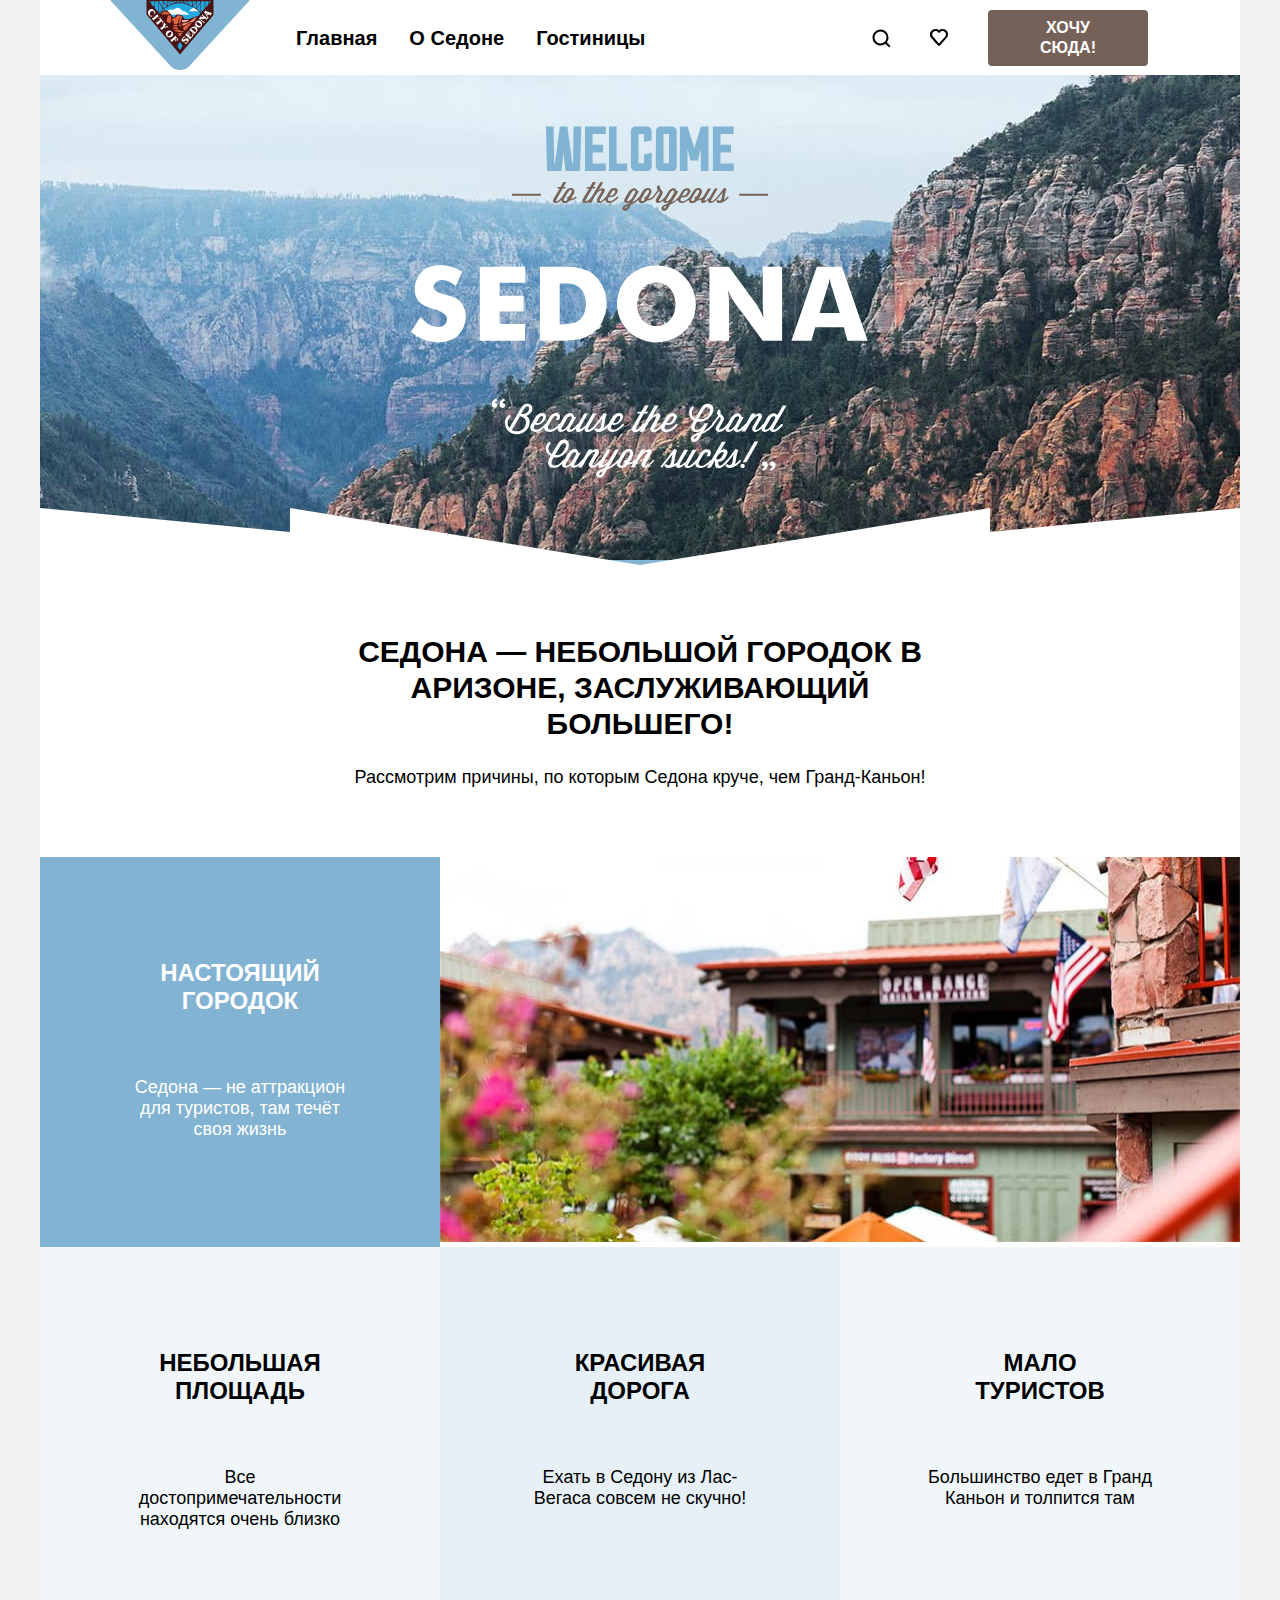
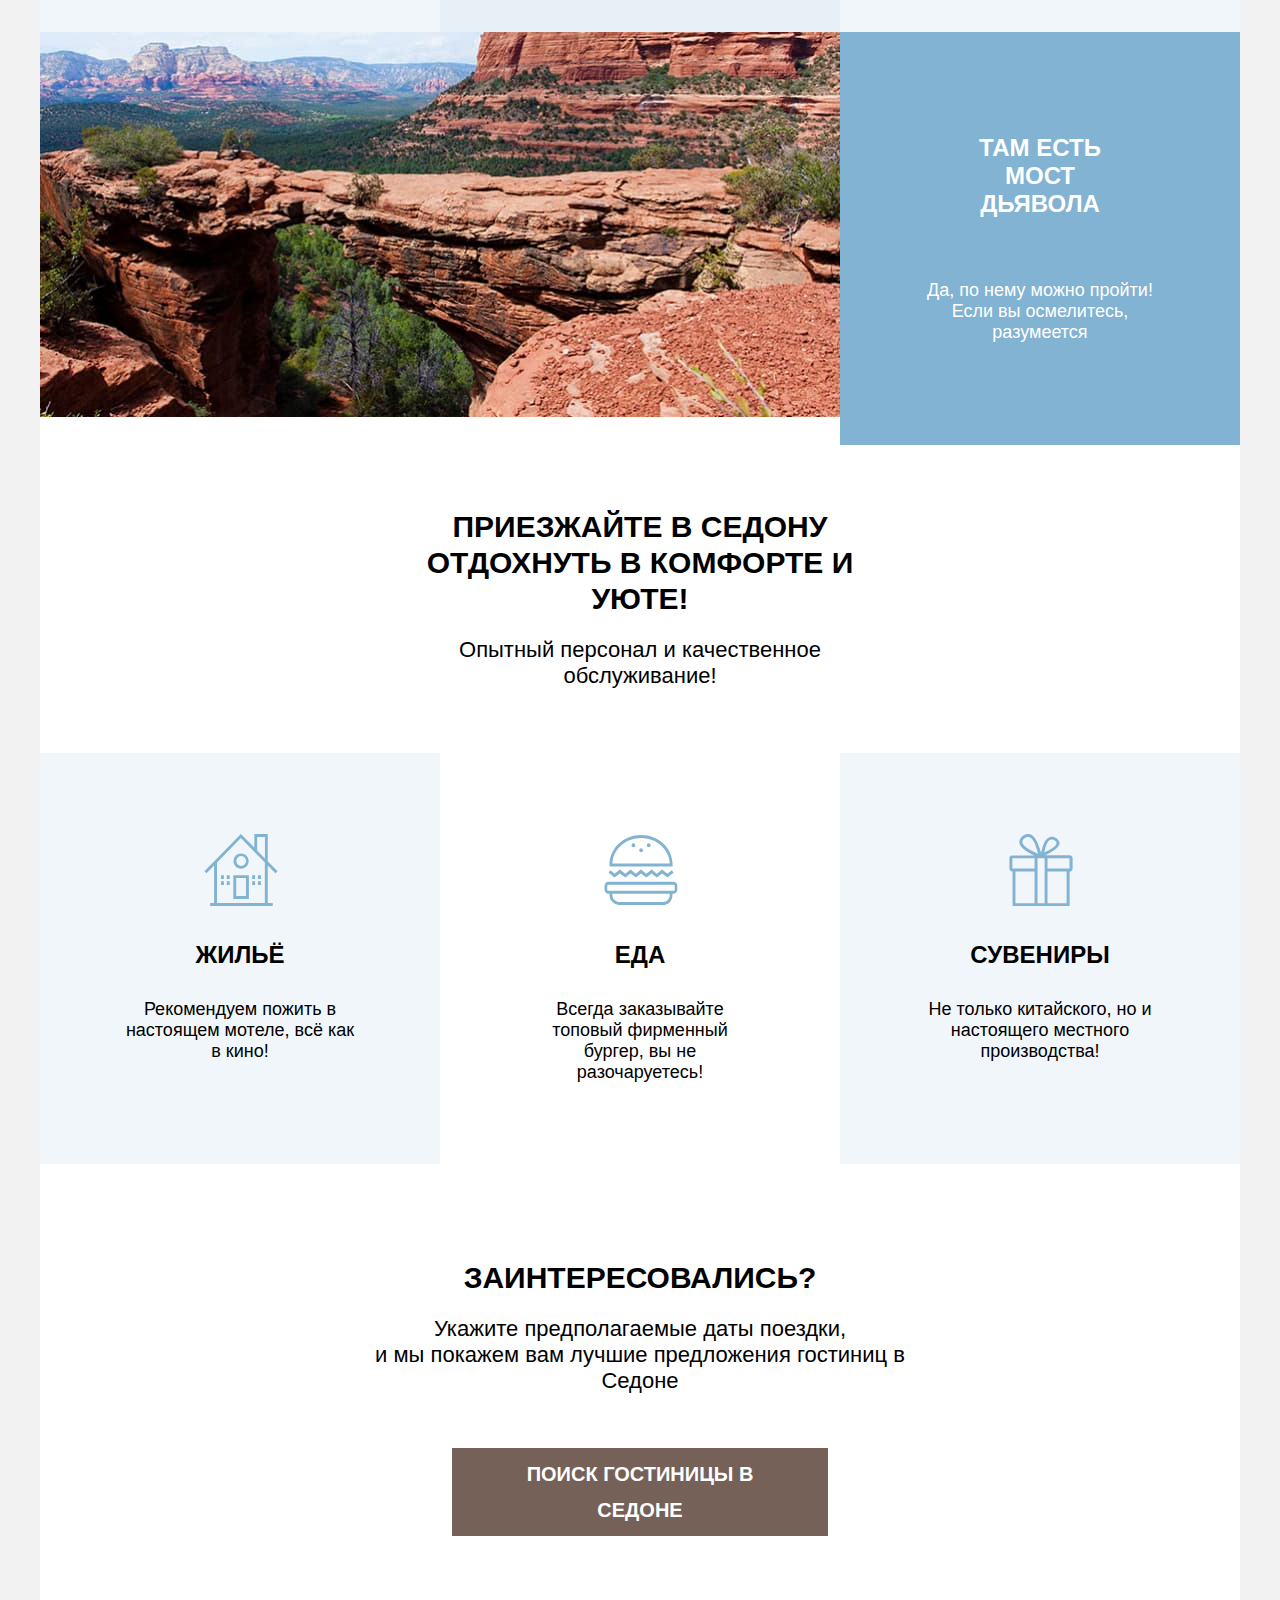
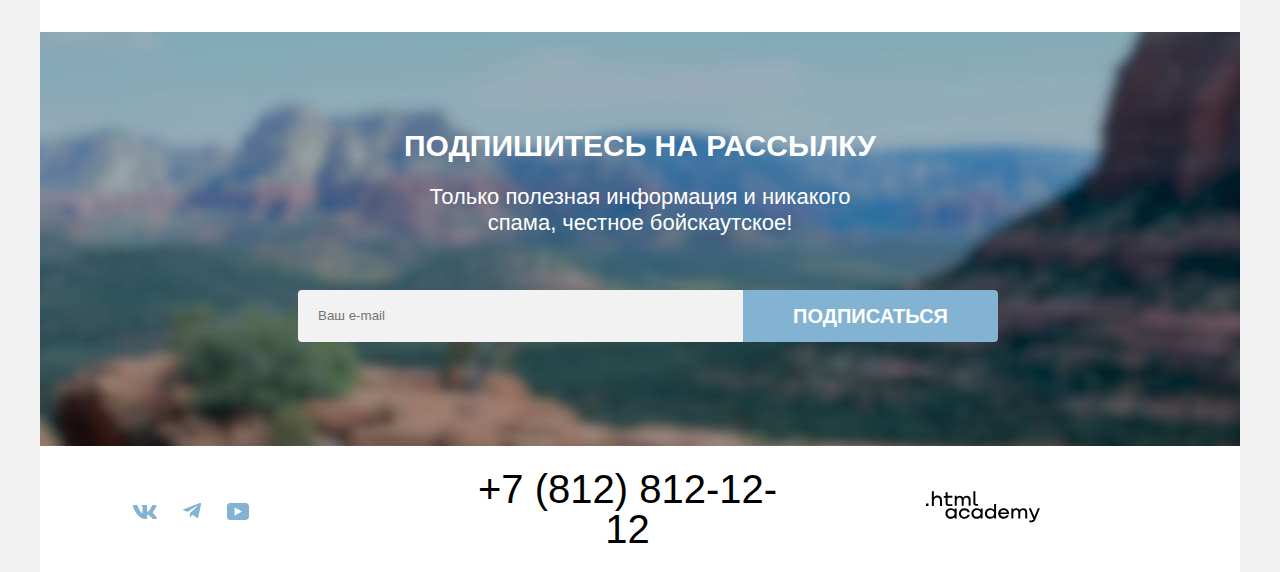
==== index.html @ da8a0ac3 "псевдо классы и состояния" ====
<!DOCTYPE html>
<html lang="ru">
  <head>
    <meta charset="utf-8">
    <title>HTML Academy: Седона</title>
    <link rel="stylesheet" href="styles/styles.css">
  </head>
  <body>
    <div class="page-container">
      <header class="page-header">
        <nav class="navigation">
          <a class="navigation-logo">
            <img class="page-header-logo" alt="Логотип города «Седона»." src="/images/sedona-logo.svg" width="140" height="70">
          </a>
          <ul class="navigation-list">
            <li class="navigation-item">
              <a class="navigation-link navigation-link-current" href="index.html">Главная</a>
            </li>
            <li class="navigation-item">
              <a class="navigation-link" href="about.html">О Седоне</a>
            </li>
            <li class="navigation-item">
              <a class="navigation-link" href="catalog.html">Гостиницы</a>
            </li>
          </ul>
          <ul class="navigation-user">
            <li class="navigation-user-item search">
              <a class="navigation-link" href="#">
                 <span class = "visually-hidden">Поиск</span>
              </a>
            </li>
            <li class="navigation-user-item favorite">
              <a class="navigation-link" href="#">
                <span class = "visually-hidden">Избранное</span>
                <span class="navigation-link-favorite visually-hidden">12</span>
              </a>
            </li>
            <li class="navigation-user-item">
              <a class="navigation-link-button" href="/index.html">Хочу сюда!</a>
            </li>
          </ul>
        </nav>
      </header>
      <main class="main-container">
          <section class="hero">
            <h1 class="visually-hidden">Добро пожаловать в Седону</h1>
            <img class="tagline" src="/images/welcome.svg" width="458" height="352" alt="Логотип Седона">
            </section>
          <section class="advantages">
            <div class="advantages-main">
              <h2 class="advantages-main-title">Седона — небольшой городок в Аризоне, заслуживающий большего!</h2>
              <p class="advantages-main-description">Рассмотрим причины, по которым Седона круче, чем Гранд-Каньон!</p>
            </div>
              <ul class="advantages-list">
              <li class="advantages-item blue">
                <h3 class="advantages-title">Настоящий городок</h3>
                <p class="advantages-description">Седона — не аттракцион для туристов, там течёт своя жизнь</p>
              </li >
              <li class="advantages-item advantages-item-image">
                <img src="/images/advantages-photo-1.jpg" width="800" height="385" alt="картинка города Седона">
              </li>
              <li class="advantages-item light-blue">
                <h3 class="advantages-title">Небольшая площадь</h3>
                <p class="advantages-description">Все достопримечательности находятся очень близко</p>
              </li >
              <li class="advantages-item medium-blue">
                <h3 class="advantages-title">Красивая дорога</h3>
                <p class="advantages-description">Ехать в Седону из Лас-Вегаса совсем не скучно!</p>
              </li >
              <li class="advantages-item light-blue">
                <h3 class="advantages-title">Мало туристов</h3>
                <p class="advantages-description">Большинство едет в Гранд Каньон и толпится там</p>
              </li >
              <li class="advantages-item-image advantages-item ">
                <img src="/images/advantages-photo-2.jpg" width="800" height="385" alt="картинка каньона">
              </li>
              <li class="advantages-item blue">
                <h3 class="advantages-title">Там есть мост дьявола</h3>
                <p class="advantages-description">Да, по нему можно пройти! Если вы осмелитесь, разумеется</p>
              </li >
            </ul>
          </section>
          <section class="advice">
            <div class="advice-container">
              <h2 class="advice-title">Приезжайте в Седону отдохнуть в комфорте и уюте!</h2>
              <p class="advice-description">Опытный персонал и качественное обслуживание!</p>
            </div>
            <ul class="advice-list">
              <li class="advice-item light-blue">
                <img class="advice-item-image" src="/images/icons/home.svg" width="75" height="72" alt="изображение дома">
                <h3 class="advice-item-title">Жильё</h3>
                <p class="advice-item-description">Рекомендуем пожить в настоящем мотеле, всё как в кино!</p>
              </li>
              <li class="advice-item">
                <img class="advice-item-image" src="/images/icons/food.svg" width="75" height="72" alt="изображение гамбургера">
                <h3 class="advice-item-title">Еда</h3>
                <p class="advice-item-description">Всегда заказывайте топовый фирменный бургер, вы не разочаруетесь!</p>
              </li>
              <li class="advice-item light-blue">
                <img class="advice-item-image" src="/images/icons/gift.svg" width="75" height="72"alt="изображение подарочной коробки">
                <h3 class="advice-item-title">Сувениры</h3>
                <p class="advice-item-description">Не только китайского, но и настоящего местного производства!</p>
              </li>
            </ul>
          </section>
          <section class="searching-form">
            <h2 class="searching-form-title">Заинтересовались?</h2>
            <p class="searching-form-description">Укажите предполагаемые даты поездки,<br> и мы покажем вам лучшие предложения гостиниц в Седоне</p>
            <a class="searching-button" href="index.html">
              <span>Поиск гостиницы в седоне</span>
            </a>
          </section>
          <section class="newsletter">
            <div class="newsletter-container">
              <h2 class="page-title">Подпишитесь на рассылку</h2>
              <p class="newsletter-description">Только полезная информация и никакого спама, честное бойскаутское!</p>
              <form class="newsletter-form" action="https://echo.htmlacademy.ru/" method="post">
                <label class="visually-hidden" for="newsletter-email">Email</label>
                <input class="field"  placeholder="Ваш e-mail" type="email" name="newsletter-email" id="newsletter-email" required>
                <button class="button newsletter-button" type="submit">
                  <span class="subscribe">Подписаться</span>
                </button>
              </form>
            </div>
          </section>
      </main>
      <footer class="page-footer">
        <section class="footer-social">
          <h2 class="visually-hidden">Социальные сети</h2>
          <ul class="footer-social-list">
            <li class="footer-social-item">
              <a href="https://vk.com/htmlacademy" target="_blank">
                <svg class="footer-social-icon" aria-hidden="true" focusable="false" xmlns="http://www.w3.org/2000/svg" width="24" height="14" fill="none" viewBox="0 0 24 14">
                  <path fill="#83B3D3" fill-rule="evenodd" d="M23.4 1c.2-.6 0-1-.7-1H20c-.6 0-1 .3-1.1.7 0 0-1.3 3.2-3.2 5.3-.7.6-1 .8-1.3.8-.1 0-.4-.2-.4-.7V.9c0-.6-.2-.9-.7-.9H9.2c-.5 0-.7.3-.7.6 0 .6 1 .8 1 2.5V7c0 .8-.1 1-.5 1-.9 0-3-3.2-4.3-6.9-.3-.7-.5-1-1.2-1H1C.1 0 0 .3 0 .7c0 .7.9 4.1 4.1 8.6 2.2 3 5.3 4.7 8 4.7 1.7 0 2-.4 2-1v-2.3c0-.8 0-.9.6-.9.4 0 1 .2 2.6 1.7 1.8 1.7 2.1 2.5 3.1 2.5H23c.8 0 1.2-.4 1-1.1-.3-.7-1.1-1.8-2.3-3L20 8c-.4-.5-.3-.7 0-1.1 0 0 3.2-4.4 3.5-6Z" clip-rule="evenodd"/>
                </svg>
                <span class="visually-hidden">ВКонтакте</span>
              </a>
            </li>
            <li class="footer-social-item">
              <a href="https://t.me/htmlacademy" target="_blank">
                <svg class="footer-social-icon" aria-hidden="true" focusable="false" xmlns="http://www.w3.org/2000/svg" width="18" height="16" fill="none" viewBox="0 0 18 16">
                  <path fill="#83B3D3" d="M16.8.1.8 6.2c-1 .5-1 1-.2 1.4l4.1 1.2 9.5-6c.5-.2.9 0 .5.2l-7.6 7-.3 4.2c.4 0 .6-.2.8-.4l2-2 4.1 3c.8.5 1.3.3 1.5-.6L18 1.4c.3-1.1-.4-1.6-1.1-1.3Z"/>
                </svg>
                <span class="visually-hidden">Телеграмм</span>
              </a>
            </li>
            <li class="footer-social-item">
              <a href="https://www.youtube.com/user/htmlacademyru" target="_blank">
                <svg class="footer-social-icon" aria-hidden="true" focusable="false" xmlns="http://www.w3.org/2000/svg" width="22" height="17" fill="none" viewBox="0 0 22 17">
                  <path fill="#83B3D3" d="M18.6 0H3.2C1.3 0 0 1.6 0 3.4v10c0 2 1.3 3.6 3.2 3.6h15.6c1.7 0 3.2-1.6 3.2-3.4V3.4C21.8 1.6 20.5 0 18.6 0Zm-11 12.5v-8l7.4 4-7.3 4Z"/>
                </svg>
                <span class="visually-hidden">Ютуб</span>
              </a>
            </li>
          </ul>
        </section>
        <section class="footer-contacs-phone">
          <a class="footer-contacts-address-phone" href="tel:+78128121212">+7 (812) 812-12-12</a>
        </section>
        <section class="html-academy">
          <a class="htmlacademy-link" href="https://htmlacademy.ru/" target="_blank">
            <span class="visually-hidden">Разработчик html academy</span>
            <img class="footer-logo-image" src="/images/contacts/html-academy.svg" width="114" height="32" alt="Логотип html academy">
          </a>
        </section>
      </footer>
    </div>
  </body>
</html>
---- styles/styles.css ----
@font-face {
  font-family: "PT Sans";
  font-style: normal;
  font-weight: 400;
  src: url("../fonts/ptsans-400.woff2") format("woff2");
  font-display: swap;
}
@font-face {
  font-family: "PT Sans";
  font-style: normal;
  font-weight: 700;
  src: url("../fonts/ptsans-700.woff2") format("woff2");
  font-display: swap;
}
html{
  height: 100%;
}
body {
  margin: 0 auto;
  padding: 0 40px;
  font-family: "PT Sans", sans-serif;
  font-size: 18px;
  line-height: 21px;
  font-weight: 400;
  color:#000000;
  height: 100%;
  background: #F2F2F2;
}
.main-container{
  flex-grow: 1;
}
.navigation{
  display: flex;
  width: 1060px;
  margin: 0 auto;
}
.page-header-logo{
  margin-right: 30px;
  width: 140px;
}
.navigation-list{
  margin:0;
  padding: 0;
  width: 550px;
  display: flex;
  align-items: center;
  flex-wrap: wrap;
}
.navigation-user{
  max-width: 350px;
  margin-left: auto;
  list-style-type: none;
  display: flex;
  margin: 0 auto;
  align-items: center;
  flex-wrap: wrap;
  padding-left: 0;
}
.page-container{
  width: 1200px;
  display: flex;
  flex-direction: column;
  min-height: 100%;
  text-align: center;
  background-color: #FFFFFF  ;
}
.navigation-item{
  list-style-type: none;
}
.navigation-link{
  font-size: 20px;
  line-height: 24px;
  font-weight: 700;
  color:#000000;
  text-decoration: none;
  padding: 20px 16px;
}
.navigation-link-button{
  color:#FFFFFF;
  background-color: #756157;
  text-decoration: none;
  text-transform: uppercase;
  font-weight: 700;
  font-size: 16px;
  line-height: 20px;
  display: block;
  width: 160px;
  padding: 8px 34px;
  border-radius: 4px;
  box-sizing: border-box;
  margin-left: 20px;
}
.navigation-link-button:hover{
  background: #615048;
}
.navigation-link-button:focus{
  background: #615048;
}
.search{
  background-image: url("/images/icons/search.svg");
  background-repeat: no-repeat;
  background-position: center;
  padding-left: 13px;
  padding-right: 13px;
}
.favorite{
  background-image: url("/images/icons/favorite.svg");
  background-repeat: no-repeat;
  background-position: center;
  padding-left: 13px;
  padding-right: 13px;
}
.hero{
  background-image:  url("/images/zip.svg"), url("/images/index-background.jpg");
  background-repeat: no-repeat, no-repeat;
  background-position: right bottom, left top;
  background-color: #82B3D3;
  padding-top: 51px;
  padding-bottom: 82px;
}
.advantages-main{
  padding-top: 69px;
  padding-bottom: 69px;
  width: 651px;
  margin: 0 auto;
}
.advantages-main-title{
  margin:0;
  margin-bottom: 25px;
  font-weight: 700;
  font-size: 30px;
  line-height: 36px;
  text-transform: uppercase;
}
.advantages-main-description{
  margin: 0;
}
.advantages-list{
  margin:0;
  padding: 0;
  display: flex;
  flex-wrap: wrap;
 }
.advantages-item {
  list-style-type: none;
  width: 400px;
  min-height: 385px;
}
.advantages-item-image{
  width: 800px;
}
.advantages-title{
  font-weight: 700;
  font-size: 24px;
  line-height: 28px;
  text-transform: uppercase;
  padding-top: 102px;
  width: 175px;
  margin: 0 auto;
  padding-bottom: 62px;
}
.advantages-description{
  padding-bottom: 102px;
  width: 230px;
  margin: 0 auto;
}
.advice-container{
  padding-top: 64px;
  padding-bottom: 64px;
}
.advice-title{
  width: 505px;
  margin: 0 auto;
  padding-bottom: 20px;
  font-size: 30px;
  line-height: 36px;
  text-transform: uppercase;
}
.advice-description{
  width: 490px;
  margin: 0 auto;
  font-size: 22px;
  line-height: 26px;
}
.advice-list{
  display: flex;
  flex-wrap: wrap;
  padding: 0;
  margin: 0;
}
.advice-item{
  list-style-type: none;
  width: 400px;
  min-height: 385px;
}
.advice-item-title{
  font-weight: 700;
  font-size: 24px;
  line-height: 28px;
  text-transform: uppercase;
  list-style-type: none;
  padding-bottom: 30px;
  margin: 0;
}
.advice-item-image{
  padding-top: 81px;
  padding-bottom: 30px;
}
.advice-item-description{
  width: 230px;
  margin: 0 auto;
  padding-bottom: 81px;
}
.searching-form-title{
  font-weight: 700;
  font-size: 30px;
  line-height: 36px;
  text-transform: uppercase;
  margin: 0;
  padding-bottom: 20px;
}
.searching-form-description{
  font-size: 22px;
  line-height: 26px;
  margin: 0;
  padding-bottom: 54px;
}
.newsletter{
  background-image: url("/images/subscribe-background.jpg");
  background-size: 100% auto;
  background-repeat: no-repeat;
  background-color: #82B3D3;
  width: 1200px;
  color: #FFFFFF;
  margin: 0 auto;
}
.newsletter-container{
  width: 684px;
  margin: 0 auto;
  padding-bottom: 104px;
  padding-top: 96px;
}
.newsletter-form{
  width: 700px;
  margin: 0 auto;
  display: flex;
  justify-content: flex-start;
  align-items: flex-start;
}
.field{
  box-sizing: border-box;
  width: 452px;
  background: #F2F2F2;
  border-radius: 4px 0 0 4px;
  align-items: center;
  padding: 14px 20px;
  line-height: 24px;
  border: 0;
}
.page-title{
  text-transform: uppercase;
  font-weight: 700;
  font-size: 30px;
  line-height: 36px;
  padding-bottom: 20px;
  margin:0;
 }
.newsletter-description{
  font-size: 22px;
  line-height: 26px;
  text-transform: none;
  width: 475px;
  margin: 0 auto;
  padding-bottom: 54px;
}
.filter-background{
  background-image: url("/images/filter-background.jpg");
  background-repeat: no-repeat;
  color: #FFFFFF;
  background-color: #82B3D3;
  padding-left: 70px;
 }
 .inner-header{
  margin:0;
  margin-right: auto;
  text-align: left;
 }
.inner-header-title{
  font-weight: 700;
  font-size: 60px;
  line-height: 78px;
  margin: 0;
  padding-top: 35px;
}
.breadcrumbs{
  font-size: 16px;
  display: flex;
  margin: 0;
  padding: 0;
  margin-bottom: 40px;
}
.breadcrumbs-item{
  list-style-type: none;
  margin-right: 28px;
}
.hotel-filter-group{
  margin:0;
  padding: 0;
  margin-right: 70px;
  text-align: left;
}
.hotel-filter-title{
  font-weight: 700;
  font-size: 20px;
  line-height: 24px;
}
.hotel-filter-list{
  margin-bottom: 73px;
}
.hotel-filter-item{
  list-style-type: none;
  line-height: 23px;
  margin-bottom: 16px;
}
.filter-button{
  display: flex;
  flex-direction: column;
}
.hotel-search{
  font-weight: 700;
  font-size: 30px;
  line-height: 36px;
  text-transform: uppercase;
}
.button{
  font-family: "PT Sans", sans-serif;
  font-weight: 700;
  font-size: 16px;
  line-height: 20px;
  text-transform: uppercase;
  border: none;
  border-radius: 4px;
}
.hotel-card-button{
  color:#FFFFFF;
  background: #756157;
  text-decoration: none;
  padding: 8px 26px;
  align-self: center;
}
.hotel-card-button:hover{
  background: #615048;
}
.hotel-card-button:focus{
  background: #615048;
}
.rating{
  font-size: 16px;
  line-height: 20px;
  text-transform: uppercase;
  background: #F2F2F2;
  margin: 0;
  border-radius: 4px;
  padding: 9px 23px 8px 22px;
  align-self: center;
}
.pagination{
  font-weight: 700;
  font-size: 20px;
  line-height: 36px;
  text-transform: uppercase;
  list-style: none;
  display: flex;
  margin-left: 70px;
  padding: 0;
}
.pagination-item:not(:last-child) {
  margin-right: 8px;
}
.newsletter-button{
  background: #82B3D3;
  font-weight: 700;
  font-size: 20px;
  line-height: 36px;
  color: #FFFFFF;
  padding: 8px 50px;
  border-radius: 0 4px 4px 0;
}
.newsletter-button:hover{
  background: #68A2CA;
}
.newsletter-button:focus{
  background: #68A2CA;
}
.light-blue{
  background:rgba(131, 179, 211, 0.12);
}
.medium-blue{
  background: rgba(131, 179, 211, 0.2);
}
.blue{
  background: #82B3D3;
  color: #FFFFFF;
}
.footer-social{
  width: 350px;
  margin: 0;
  padding:0;
 }
 .footer-social-list{
  display: flex;
  flex-wrap: wrap;
  width: 150px;
  margin-top: 45px;
  margin-bottom: 35px;
  padding: 0 10px;
}
.footer-social-item{
  list-style-type: none;
  padding: 12px 13px;
}
.footer-social-icon:hover{
  background: #68A2CA;
}
.button-apply{
  font-weight: 700;
  font-size: 16px;
  line-height: 20px;
  text-transform: uppercase;
  background: #82B3D3;
  color: #FFFFFF;
  margin-bottom: 32px;
  padding: 8px 50px;
}
.button-apply:hover{
  background: #68A2CA;
}
.button-apply:focus{
  background: #68A2CA;
}
.button-reset{
  font-weight: 700;
  font-size: 16px;
  line-height: 20px;
  text-transform: uppercase;
  color: #FFFFFF;
  padding: 8px 50px;
  background-color: rgba(131, 179, 211, 0);
}
.button-reset:hover{
  color: rgba(255, 255, 255, 0.3);
}
.button-reset:focus{
  color: rgba(255, 255, 255, 0.3);
}
.hotel-card-link{
  font-weight: 700;
  font-size: 24px;
  line-height: 28px;
  color: #000000;
  text-decoration: none;
}
.hotel-list{
  display: grid;
  grid-template-columns: repeat(3, 340px);
  padding: 0;
  gap: 20px;
  margin: 0 80px 70px 70px;
}
.hotel-item{
  list-style-type: none;
  width: 300px;
  padding: 20px;
  border: 1px solid #E6E6E6;
  border-radius: 4px;
}
.hotel-card-image{
  margin-bottom: 16px;
}
.hotel-card{
  margin: 0;
  text-align: left;
}
.hotel-card-price{
  margin: 0;
  text-align: right;
}
.hotel-card-title{
  margin: 0;
  text-align: left;
  margin-bottom: 16px;
}
.hotel-properties{
  display: grid;
  grid-template-columns: 140px 140px;
  gap: 16px 20px;
}
.button-favorite{
  background: #82B3D3;
  align-self: center;
  padding: 8px 20px;
}
.button-favorite:hover{
  background: #68A2CA;
}
.button-favorite:focus{
  background: #68A2CA;
}
.button-favorite-current{
  background: #7DB54F;
}
.button-favorite-current:hover{
  background: #6C9E42;
}
.button-favorite-current:focus{
  background: #6C9E42;
}
.pagination-link{
  font-weight: 700;
  font-size: 20px;
  line-height: 36px;
  background: #82B3D3;
  color:#FFFFFF;
  text-decoration: none;
  padding: 10px;
  display: inline-block;
  min-width: 35px;
  border-radius: 4px;
 }
 .pagination-link:hover{
  background: #68A2CA;
 }
 .pagination-link:focus{
  background: #68A2CA;
 }
 .pagination-current{
  background: #F2F2F2;
  color: #000000;
 }
 .pagination-current:hover{
  background: #F2F2F2;
  color: #000000;
 }
 .pagination-current:focus{
  background: #F2F2F2;
  color: #000000;
 }
 .pagination-next{
  font-size: 22px;
  line-height: 26px;
  color:#000000;
  background-color: #FFFFFF;
}
.footer-contacts-address-phone{
  text-decoration: none;
  font-size: 40px;
  line-height: 40px;
  color: #000000;
}
.footer-contacts-address-phone:hover{
  color: #756157;
}
.footer-contacts-address-phone:focus{
  color: #756157;
}
.visually-hidden {
  position: absolute;
  width: 1px;
  height: 1px;
  margin: -1px;
  padding: 0;
  border: 0;
  white-space: nowrap;
  clip-path: inset(100%);
  clip: rect(0 0 0 0);
  overflow: hidden;
}
.hotel-stars {
  height: 18px;
  background-image: url("/images/icons/star.svg");
  background-repeat: space;
  align-self: center;
}
.hotel-stars-1 {
  width: 20px;
}
.hotel-stars-2 {
  width: 39px;
}
.hotel-stars-3 {
  width: 61px;
}
.hotel-stars-4 {
  width: 83px;
}
.hotel-stars-5 {
  width: 106px;
}
.page-footer{
  display: flex;
  width: 1060px;
  margin: 0 auto;
}
.footer-contacs-phone{
  width: 335px;
  align-self: center;
}
.html-academy{
  display: block;
  width: 150px;
  margin: 0 auto;
  align-self: center;
}
.newsletter-catalog{
  background: #FFFFFF;
  color: #000000;
}
.hotel-filter{
  display: flex;
  margin-left: 70px;
  align-items: flex-start;
  padding: 0;
  margin: 0;
  outline: none;
}
.sorting{
  display: flex;
  margin-left: 70px;
  margin-right: 70px;
  margin-top: 50px;
  align-items: center;
  margin-bottom: 40px;
  justify-content: space-between
}
.hotel-search-result{
  margin-right: 120px;
}
.select-control{
  margin-right: 70px;
  padding: 14px 131px 14px 20px;
  border: 2px solid #E5E5E5;
  border-radius: 4px;
}
.button-sorting{
  display: inline-block;
  padding: 17px 16px;
  border: 2px solid #E5E5E5;
  border-radius: 4px;
}
.button-sorting-curent{
  border-color:  #000000;
}
.button-sorting:not(:last-child) {
  margin-right: 8px;
}
.searching-form{
  width: 592px;
  margin: 0 auto;
  padding-top: 96px;
  padding-bottom: 96px;
}
.searching-button{
  font-weight: 700;
  font-size: 20px;
  line-height: 36px;
  width: 276px;
  padding: 8px 50px;
  color:#FFFFFF;
  background-color: #756157;
  text-decoration: none;
  text-transform: uppercase;
  display: block;
  margin: 0 auto;
 }
 .searching-button:hover{
  background: #615048;
 }
 .searching-button:focus{
  background: #615048;
 }
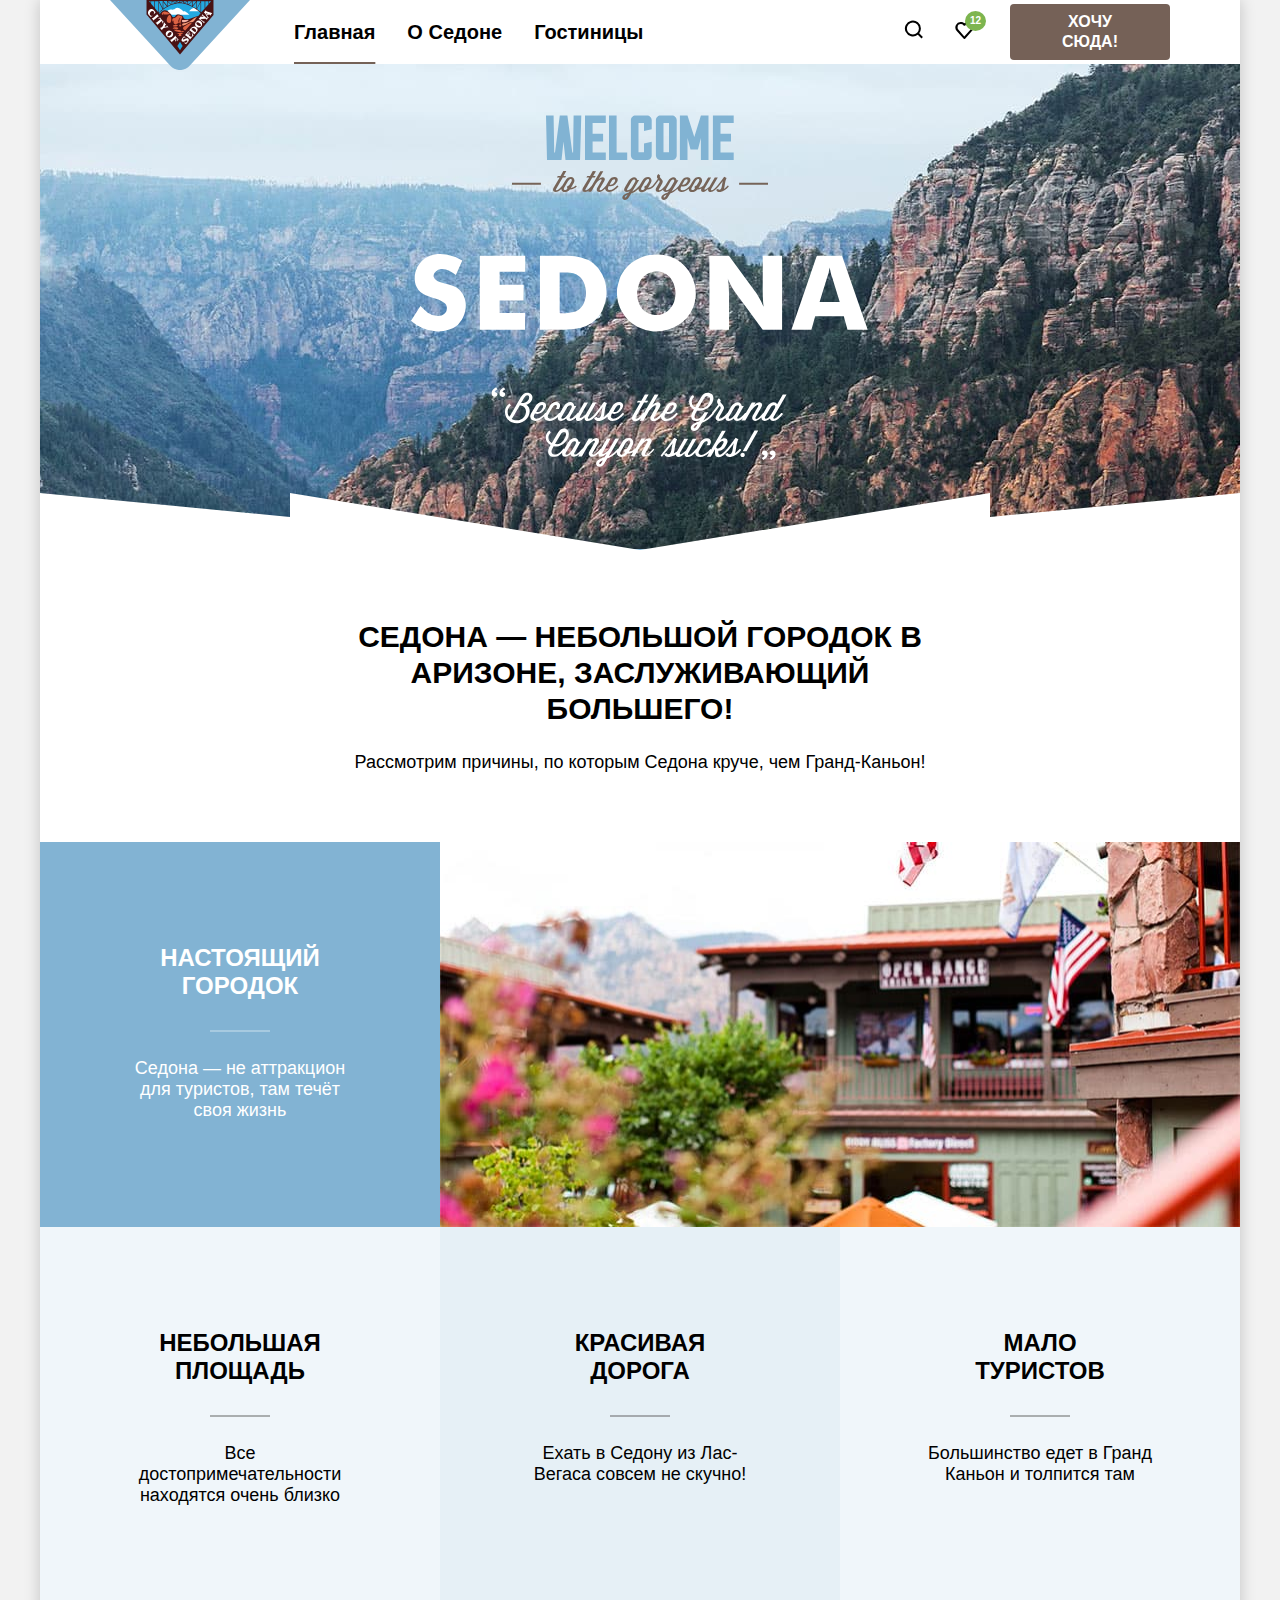
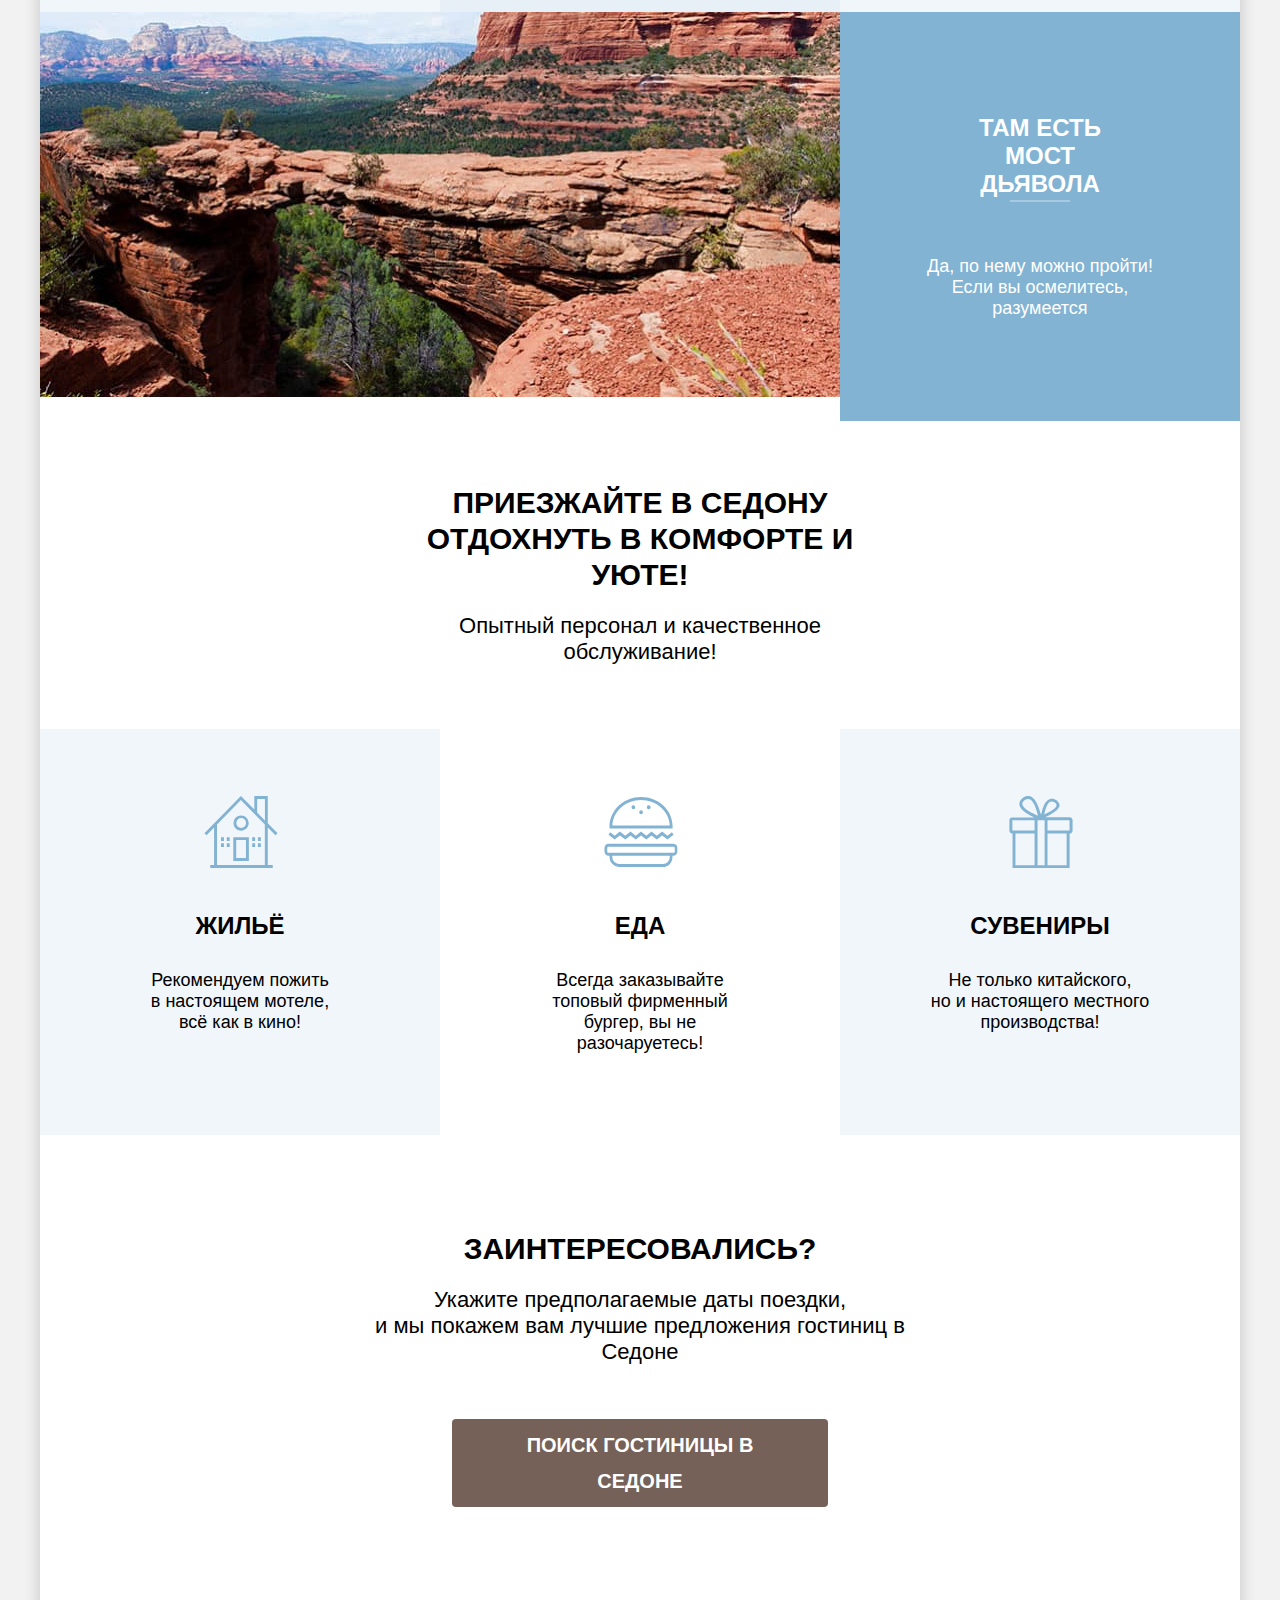
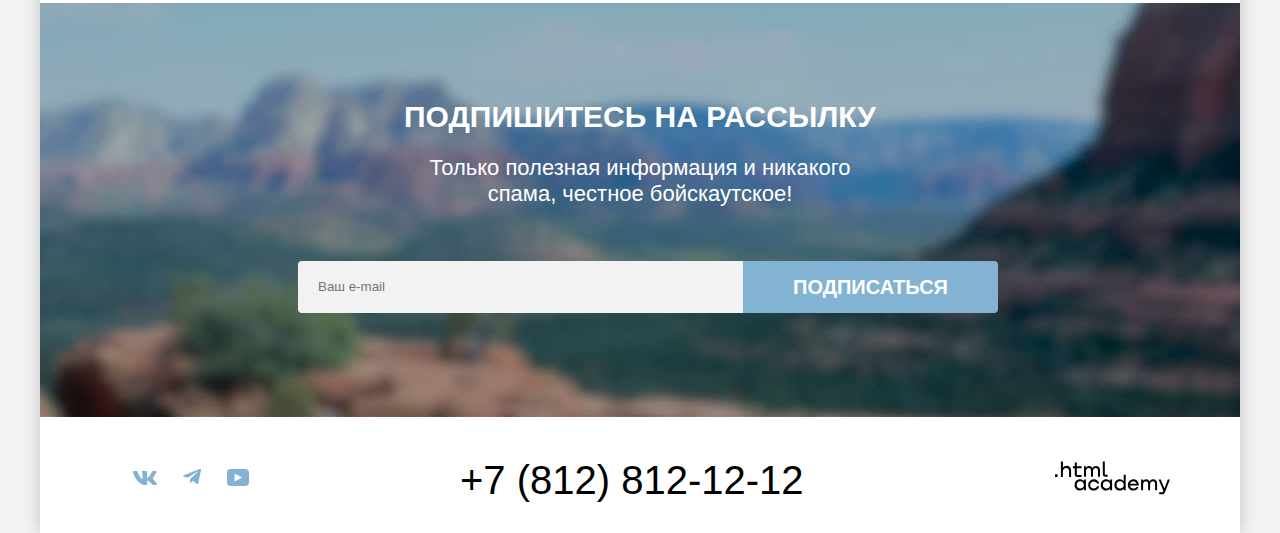
==== commit 86805971: "декоративные элементы" ====
--- a/index.html
+++ b/index.html
@@ -9,7 +9,7 @@
     <div class="page-container">
       <header class="page-header">
         <nav class="navigation">
-          <a class="navigation-logo">
+          <a class="navigation-logo" href="index.html">
             <img class="page-header-logo" alt="Логотип города «Седона»." src="/images/sedona-logo.svg" width="140" height="70">
           </a>
           <ul class="navigation-list">
@@ -23,19 +23,25 @@
               <a class="navigation-link" href="catalog.html">Гостиницы</a>
             </li>
           </ul>
-          <ul class="navigation-user">
-            <li class="navigation-user-item search">
+          <ul class="navigation-list navigation-user">
+            <li class="navigation-item">
               <a class="navigation-link" href="#">
-                 <span class = "visually-hidden">Поиск</span>
+                <svg xmlns="http://www.w3.org/2000/svg" aria-hidden="true" focusable="false" width="19" height="19" fill="none" viewBox="0 0 19 19">
+                  <path fill="#000" d="m18.9 17-3.7-3.7a8 8 0 0 0 1.7-4.8 8 8 0 1 0-3.1 6.3l3.7 3.7 1.4-1.5Zm-10-2.5a6 6 0 0 1-6-6 6 6 0 0 1 12 0 6 6 0 0 1-6 6Z"/>
+                </svg>
+                <span class = "visually-hidden">Поиск</span>
               </a>
             </li>
-            <li class="navigation-user-item favorite">
+            <li class="navigation-item">
               <a class="navigation-link" href="#">
+                <svg xmlns="http://www.w3.org/2000/svg" aria-hidden="true" focusable="false" width="19" height="17" fill="none" viewBox="0 0 19 17">
+                  <path fill="#000" d="M9.3 17a1 1 0 0 1-.8-.4l-7-7.9A5.4 5.4 0 0 1 5.9 0c1.3 0 2.5.5 3.5 1.3a5.5 5.5 0 0 1 9 4.1c0 1.3-.5 2.5-1.3 3.4l-7 7.9c-.2.2-.4.3-.8.3Zm-6-9.5 6 6.9 6.3-7c.5-.5.7-1.2.7-2 0-1.8-1.5-3.3-3.3-3.3-1 0-2 .5-2.7 1.3-.3.3-.6.4-1 .4l-.7-.4a3.7 3.7 0 0 0-2.7-1.3 3.3 3.3 0 0 0-3.3 3.3c-.1.9.3 1.6.7 2.1-.1 0-.1 0 0 0Z"/>
+                </svg>
                 <span class = "visually-hidden">Избранное</span>
-                <span class="navigation-link-favorite visually-hidden">12</span>
+                <span class="navigation-link-favorite">12</span>
               </a>
             </li>
-            <li class="navigation-user-item">
+            <li class="navigation-item">
               <a class="navigation-link-button" href="/index.html">Хочу сюда!</a>
             </li>
           </ul>
@@ -52,32 +58,32 @@
               <p class="advantages-main-description">Рассмотрим причины, по которым Седона круче, чем Гранд-Каньон!</p>
             </div>
               <ul class="advantages-list">
-              <li class="advantages-item blue">
-                <h3 class="advantages-title">Настоящий городок</h3>
-                <p class="advantages-description">Седона — не аттракцион для туристов, там течёт своя жизнь</p>
-              </li >
-              <li class="advantages-item advantages-item-image">
-                <img src="/images/advantages-photo-1.jpg" width="800" height="385" alt="картинка города Седона">
-              </li>
-              <li class="advantages-item light-blue">
-                <h3 class="advantages-title">Небольшая площадь</h3>
-                <p class="advantages-description">Все достопримечательности находятся очень близко</p>
-              </li >
-              <li class="advantages-item medium-blue">
-                <h3 class="advantages-title">Красивая дорога</h3>
-                <p class="advantages-description">Ехать в Седону из Лас-Вегаса совсем не скучно!</p>
-              </li >
-              <li class="advantages-item light-blue">
-                <h3 class="advantages-title">Мало туристов</h3>
-                <p class="advantages-description">Большинство едет в Гранд Каньон и толпится там</p>
-              </li >
-              <li class="advantages-item-image advantages-item ">
-                <img src="/images/advantages-photo-2.jpg" width="800" height="385" alt="картинка каньона">
-              </li>
-              <li class="advantages-item blue">
-                <h3 class="advantages-title">Там есть мост дьявола</h3>
-                <p class="advantages-description">Да, по нему можно пройти! Если вы осмелитесь, разумеется</p>
-              </li >
+                <li class="advantages-item blue">
+                  <h3 class="advantages-title">Настоящий городок</h3>
+                  <p class="advantages-description">Седона — не аттракцион для туристов, там течёт своя жизнь</p>
+                </li >
+                <li class="advantages-item advantages-item-image">
+                  <img src="/images/advantages-photo-1.jpg" width="800" height="385" alt="картинка города Седона">
+                </li>
+                <li class="advantages-item light-blue">
+                  <h3 class="advantages-title">Небольшая площадь</h3>
+                  <p class="advantages-description">Все достопримечательности находятся очень близко</p>
+                </li >
+                <li class="advantages-item medium-blue">
+                  <h3 class="advantages-title">Красивая дорога</h3>
+                  <p class="advantages-description">Ехать в Седону из Лас-Вегаса совсем не скучно!</p>
+                </li >
+                <li class="advantages-item light-blue">
+                  <h3 class="advantages-title">Мало туристов</h3>
+                  <p class="advantages-description">Большинство едет в Гранд Каньон и толпится там</p>
+                </li >
+                <li class="advantages-item-image advantages-item ">
+                  <img src="/images/advantages-photo-2.jpg" width="800" height="385" alt="картинка каньона">
+                </li>
+                <li class="advantages-item blue">
+                  <h3 class="advantages-title">Там есть мост дьявола</h3>
+                  <p class="advantages-description">Да, по нему можно пройти! Если вы осмелитесь, разумеется</p>
+                </li >
             </ul>
           </section>
           <section class="advice">
@@ -86,20 +92,17 @@
               <p class="advice-description">Опытный персонал и качественное обслуживание!</p>
             </div>
             <ul class="advice-list">
-              <li class="advice-item light-blue">
-                <img class="advice-item-image" src="/images/icons/home.svg" width="75" height="72" alt="изображение дома">
+              <li class="advice-item house">
                 <h3 class="advice-item-title">Жильё</h3>
-                <p class="advice-item-description">Рекомендуем пожить в настоящем мотеле, всё как в кино!</p>
+                <p class="advice-item-description">Рекомендуем пожить <br>в настоящем мотеле,<br> всё как в кино!</p>
               </li>
-              <li class="advice-item">
-                <img class="advice-item-image" src="/images/icons/food.svg" width="75" height="72" alt="изображение гамбургера">
+              <li class="advice-item food">
                 <h3 class="advice-item-title">Еда</h3>
-                <p class="advice-item-description">Всегда заказывайте топовый фирменный бургер, вы не разочаруетесь!</p>
+                <p class="advice-item-description">Всегда заказывайте <br>топовый фирменный бургер, вы не разочаруетесь!</p>
               </li>
-              <li class="advice-item light-blue">
-                <img class="advice-item-image" src="/images/icons/gift.svg" width="75" height="72"alt="изображение подарочной коробки">
+              <li class="advice-item souvenirs">
                 <h3 class="advice-item-title">Сувениры</h3>
-                <p class="advice-item-description">Не только китайского, но и настоящего местного производства!</p>
+                <p class="advice-item-description">Не только китайского,<br> но и настоящего местного производства!</p>
               </li>
             </ul>
           </section>
@@ -129,7 +132,7 @@
           <h2 class="visually-hidden">Социальные сети</h2>
           <ul class="footer-social-list">
             <li class="footer-social-item">
-              <a href="https://vk.com/htmlacademy" target="_blank">
+              <a class="test" href="https://vk.com/htmlacademy" target="_blank">
                 <svg class="footer-social-icon" aria-hidden="true" focusable="false" xmlns="http://www.w3.org/2000/svg" width="24" height="14" fill="none" viewBox="0 0 24 14">
                   <path fill="#83B3D3" fill-rule="evenodd" d="M23.4 1c.2-.6 0-1-.7-1H20c-.6 0-1 .3-1.1.7 0 0-1.3 3.2-3.2 5.3-.7.6-1 .8-1.3.8-.1 0-.4-.2-.4-.7V.9c0-.6-.2-.9-.7-.9H9.2c-.5 0-.7.3-.7.6 0 .6 1 .8 1 2.5V7c0 .8-.1 1-.5 1-.9 0-3-3.2-4.3-6.9-.3-.7-.5-1-1.2-1H1C.1 0 0 .3 0 .7c0 .7.9 4.1 4.1 8.6 2.2 3 5.3 4.7 8 4.7 1.7 0 2-.4 2-1v-2.3c0-.8 0-.9.6-.9.4 0 1 .2 2.6 1.7 1.8 1.7 2.1 2.5 3.1 2.5H23c.8 0 1.2-.4 1-1.1-.3-.7-1.1-1.8-2.3-3L20 8c-.4-.5-.3-.7 0-1.1 0 0 3.2-4.4 3.5-6Z" clip-rule="evenodd"/>
                 </svg>
@@ -145,7 +148,7 @@
               </a>
             </li>
             <li class="footer-social-item">
-              <a href="https://www.youtube.com/user/htmlacademyru" target="_blank">
+              <a  class="footer" href="https://www.youtube.com/user/htmlacademyru" target="_blank">
                 <svg class="footer-social-icon" aria-hidden="true" focusable="false" xmlns="http://www.w3.org/2000/svg" width="22" height="17" fill="none" viewBox="0 0 22 17">
                   <path fill="#83B3D3" d="M18.6 0H3.2C1.3 0 0 1.6 0 3.4v10c0 2 1.3 3.6 3.2 3.6h15.6c1.7 0 3.2-1.6 3.2-3.4V3.4C21.8 1.6 20.5 0 18.6 0Zm-11 12.5v-8l7.4 4-7.3 4Z"/>
                 </svg>
@@ -160,7 +163,9 @@
         <section class="html-academy">
           <a class="htmlacademy-link" href="https://htmlacademy.ru/" target="_blank">
             <span class="visually-hidden">Разработчик html academy</span>
-            <img class="footer-logo-image" src="/images/contacts/html-academy.svg" width="114" height="32" alt="Логотип html academy">
+            <svg class="htmlacademy-logo" xmlns="http://www.w3.org/2000/svg" aria-hidden="true" focusable="false" width="115" height="34" fill="none" viewBox="0 0 115 34">
+              <path fill="#000" d="M0 13.3v2.6h2.5v-2.6H0ZM11.6 4.9c-1.6 0-2.8.7-3.6 1.7h-.1V.4h-2v15.5h2v-5.3C7.9 8.5 9.2 7 11.2 7c1.8 0 2.9 1.4 2.9 3.2v5.7h2V9.8c.1-3-1.8-5-4.5-5ZM26.6 5.2h-4.8V1.5h-2v3.8h-1.9v2h1.9v6c0 1.7 1 2.7 2.7 2.7h4.1v-2h-3.7c-.7 0-1.1-.4-1.1-1.1V7.2h4.8v-2ZM41.1 5c-1.6 0-2.9.8-3.5 2h-.1a3.7 3.7 0 0 0-3.4-2c-1.4 0-2.5.8-3.1 1.8h-.1V5.2H29v10.6h2v-5.4c0-2 1-3.5 2.6-3.5 1.5 0 2.4 1 2.4 2.6v6.3h2v-5.6c0-2.4 1.4-3.3 2.6-3.3 1.5 0 2.4 1 2.4 2.6v6.3h2V9.3c.1-2.5-1.4-4.3-3.9-4.3ZM47.8 13c0 1.8 1 2.8 2.8 2.8h2v-2h-1.7c-.7 0-1.1-.4-1.1-1.1V.4h-2V13ZM28.9 20a4.9 4.9 0 0 0-3.9-1.7c-3.1 0-5.4 2.3-5.4 5.6s2.3 5.6 5.4 5.6c1.8 0 3-.8 3.8-2h.1v1.7h2V18.6h-2V20Zm-3.6 7.5a3.5 3.5 0 0 1-3.6-3.6c0-2 1.4-3.6 3.6-3.6s3.6 1.6 3.6 3.6c0 1.9-1.4 3.6-3.6 3.6ZM44.2 22.4c-.5-2.4-2.6-4.1-5.4-4.1a5.4 5.4 0 0 0-5.6 5.6c0 3 2.2 5.6 5.6 5.6 2.8 0 4.9-1.8 5.4-4.2h-2.1a3.4 3.4 0 0 1-3.3 2.3 3.5 3.5 0 0 1-3.6-3.6c0-2 1.4-3.6 3.6-3.6 1.6 0 2.8 1 3.3 2.2h2.1v-.2ZM55.1 20a4.9 4.9 0 0 0-3.9-1.7c-3.1 0-5.4 2.3-5.4 5.6s2.3 5.6 5.4 5.6c1.8 0 3-.8 3.8-2h.1v1.7h2V18.6h-2V20Zm-3.6 7.5a3.5 3.5 0 0 1-3.6-3.6c0-2 1.4-3.6 3.6-3.6s3.6 1.6 3.6 3.6c0 1.9-1.5 3.6-3.6 3.6ZM68.7 20.2a5 5 0 0 0-3.9-2c-3.1 0-5.4 2.4-5.4 5.7 0 3.3 2.2 5.6 5.4 5.6 1.7 0 3-.8 3.8-1.8h.1v1.5h2V13.8h-2v6.4Zm-3.6 7.3a3.5 3.5 0 0 1-3.6-3.6c0-2 1.4-3.6 3.6-3.6s3.6 1.6 3.6 3.6c-.1 2-1.5 3.6-3.6 3.6ZM78.3 18.3a5.4 5.4 0 0 0-5.5 5.6c0 3 2.1 5.6 5.5 5.6 2.5 0 4.5-1.3 5.2-3.6h-2.1c-.5 1-1.6 1.6-3 1.6-1.9 0-3.3-1.3-3.4-3h8.8c.2-3.5-2-6.2-5.5-6.2Zm0 1.9c1.7 0 3 1 3.3 2.6h-6.5a3.2 3.2 0 0 1 3.2-2.6ZM98.2 18.3a4 4 0 0 0-3.6 2h-.1c-.6-1.2-1.8-2-3.4-2-1.4 0-2.5.7-3.1 1.8v-1.5h-1.9v10.6h2v-5.4c0-2 1-3.4 2.6-3.5 1.5 0 2.4 1 2.4 2.6v6.3h2v-5.6c0-2.4 1.4-3.3 2.6-3.3 1.5 0 2.4 1 2.4 2.6v6.3h2v-6.5c.1-2.6-1.4-4.4-3.9-4.4ZM109.4 27.4l-3.6-9h-2.2l4.8 11.7c-.3.9-.7 1.2-1.7 1.2h-2.5v2h2.5c1.8 0 2.8-.8 3.5-2.6l4.7-12.2h-2.1l-3.4 8.9Z"/>
+            </svg>
           </a>
         </section>
       </footer>
--- a/styles/styles.css
+++ b/styles/styles.css
@@ -30,39 +30,40 @@
   flex-grow: 1;
 }
 .navigation{
-  display: flex;
+  min-height: 64px;
+  display: flex;
+  justify-content: space-between;
   width: 1060px;
   margin: 0 auto;
+
+}
+.navigation-logo{
+  position: absolute;
 }
 .page-header-logo{
-  margin-right: 30px;
   width: 140px;
 }
 .navigation-list{
   margin:0;
-  padding: 0;
-  width: 550px;
+  max-width: 550px;
   display: flex;
   align-items: center;
   flex-wrap: wrap;
+  padding: 0;
+  margin-left: 168px;
 }
 .navigation-user{
   max-width: 350px;
-  margin-left: auto;
-  list-style-type: none;
-  display: flex;
-  margin: 0 auto;
-  align-items: center;
-  flex-wrap: wrap;
-  padding-left: 0;
 }
 .page-container{
+  position: relative;
   width: 1200px;
   display: flex;
   flex-direction: column;
   min-height: 100%;
   text-align: center;
   background-color: #FFFFFF  ;
+  box-shadow: 0 0 15px rgba(0, 0, 0, 0.2);
 }
 .navigation-item{
   list-style-type: none;
@@ -73,7 +74,36 @@
   font-weight: 700;
   color:#000000;
   text-decoration: none;
-  padding: 20px 16px;
+  padding: 17px 13px;
+  display: block;
+  border: 3px solid transparent;
+}
+.navigation-link:hover{
+  opacity: 0.3;
+}
+.navigation-link:focus{
+  border: 3px solid #83B3D3;
+  border-radius: 4px;
+  outline: none;
+}
+.navigation-link:active{
+  opacity: 0.3;
+}
+.navigation-link-current{
+  text-decoration: underline;
+  text-underline-offset: 23px;
+  text-decoration-color: #756257;
+}
+.navigation-link-favorite{
+  position: absolute;
+  font-size: 10px;
+  line-height: 10px;
+  color: #FFFFFF;
+  background: #7DB54F;
+  border-radius: 50%;
+  padding: 5px;
+  right: 254px;
+  top: 11px
 }
 .navigation-link-button{
   color:#FFFFFF;
@@ -95,20 +125,7 @@
 }
 .navigation-link-button:focus{
   background: #615048;
-}
-.search{
-  background-image: url("/images/icons/search.svg");
-  background-repeat: no-repeat;
-  background-position: center;
-  padding-left: 13px;
-  padding-right: 13px;
-}
-.favorite{
-  background-image: url("/images/icons/favorite.svg");
-  background-repeat: no-repeat;
-  background-position: center;
-  padding-left: 13px;
-  padding-right: 13px;
+  outline: none;
 }
 .hero{
   background-image:  url("/images/zip.svg"), url("/images/index-background.jpg");
@@ -116,7 +133,7 @@
   background-position: right bottom, left top;
   background-color: #82B3D3;
   padding-top: 51px;
-  padding-bottom: 82px;
+  padding-bottom: 78px;
 }
 .advantages-main{
   padding-top: 69px;
@@ -145,9 +162,39 @@
   list-style-type: none;
   width: 400px;
   min-height: 385px;
+  position: relative;
 }
 .advantages-item-image{
   width: 800px;
+  display: flex;
+}
+.light-blue{
+  background:rgba(131, 179, 211, 0.12);
+}
+.light-blue::after{
+  content: "";
+  position: absolute;
+  height: 2px;
+  background-color:rgba(0, 0, 0, 0.3);
+  width: 60px;
+  top: 188px;
+  left: 170px;
+}
+.medium-blue{
+  background: rgba(131, 179, 211, 0.2);
+}
+.medium-blue::after{
+  content: "";
+  position: absolute;
+  height: 2px;
+  background-color:rgba(0, 0, 0, 0.3);
+  width: 60px;
+  top: 188px;
+  left: 170px;
+}
+.blue{
+  background: #82B3D3;
+  color: #FFFFFF;
 }
 .advantages-title{
   font-weight: 700;
@@ -157,7 +204,17 @@
   padding-top: 102px;
   width: 175px;
   margin: 0 auto;
-  padding-bottom: 62px;
+  padding-bottom: 58px;
+}
+.advantages-title::after{
+  content: "";
+  position: absolute;
+  height: 2px;
+  background-color: rgba(255, 255, 255, 0.3);
+  width: 60px;
+  top: 188px;
+  left: 170px;
+
 }
 .advantages-description{
   padding-bottom: 102px;
@@ -194,22 +251,32 @@
   min-height: 385px;
 }
 .advice-item-title{
-  font-weight: 700;
   font-size: 24px;
   line-height: 28px;
   text-transform: uppercase;
   list-style-type: none;
   padding-bottom: 30px;
   margin: 0;
-}
-.advice-item-image{
-  padding-top: 81px;
-  padding-bottom: 30px;
+  padding-top: 183px;
 }
 .advice-item-description{
   width: 230px;
   margin: 0 auto;
   padding-bottom: 81px;
+}
+.house{
+  background:rgba(131, 179, 211, 0.12)
+  url("/images/icons/home.svg") no-repeat 50% 20%;
+  background-size: 75px 72px;
+}
+.food{
+  background: url("/images/icons/food.svg") no-repeat 50% 20%;
+  background-size: 75px 72px;
+}
+.souvenirs{
+  background:rgba(131, 179, 211, 0.12)
+  url("/images/icons/gift.svg") no-repeat 50% 20%;
+  background-size: 75px 72px;
 }
 .searching-form-title{
   font-weight: 700;
@@ -274,8 +341,7 @@
   padding-bottom: 54px;
 }
 .filter-background{
-  background-image: url("/images/filter-background.jpg");
-  background-repeat: no-repeat;
+  background: url("/images/catalog-background.jpg") no-repeat;
   color: #FFFFFF;
   background-color: #82B3D3;
   padding-left: 70px;
@@ -286,11 +352,11 @@
   text-align: left;
  }
 .inner-header-title{
-  font-weight: 700;
   font-size: 60px;
   line-height: 78px;
   margin: 0;
   padding-top: 35px;
+  align-self: flex-start;
 }
 .breadcrumbs{
   font-size: 16px;
@@ -298,15 +364,31 @@
   margin: 0;
   padding: 0;
   margin-bottom: 40px;
+  align-items: center;
+  gap: 10px;
 }
 .breadcrumbs-item{
   list-style-type: none;
-  margin-right: 28px;
+}
+.breadcrumbs-item-main{
+  width: 12px;
+  height: 12px;
+  background-image: url("/images/icons/breadcrumbs-main.svg");
+  background-size: cover;
+  background-repeat: no-repeat;
+  display: block;
+}
+.breadcrumbs-item:not(:last-child){
+  background-image: url("/images/icons/arrow.svg");
+  background-position: center right;
+  background-size: 8px 20px;
+  background-repeat: no-repeat;
+  padding-right: 18px;
 }
 .hotel-filter-group{
   margin:0;
   padding: 0;
-  margin-right: 70px;
+  margin-right: 140px;
   text-align: left;
 }
 .hotel-filter-title{
@@ -321,6 +403,17 @@
   list-style-type: none;
   line-height: 23px;
   margin-bottom: 16px;
+}
+.range{
+  font-weight: 700;
+  font-size: 20px;
+  line-height: 24px;
+  margin:0;
+  padding: 0;
+  margin-right: 70px;
+}
+.range-input{
+  padding: 12px 20px;
 }
 .filter-button{
   display: flex;
@@ -353,6 +446,7 @@
 }
 .hotel-card-button:focus{
   background: #615048;
+  outline: none;
 }
 .rating{
   font-size: 16px;
@@ -377,148 +471,7 @@
 .pagination-item:not(:last-child) {
   margin-right: 8px;
 }
-.newsletter-button{
-  background: #82B3D3;
-  font-weight: 700;
-  font-size: 20px;
-  line-height: 36px;
-  color: #FFFFFF;
-  padding: 8px 50px;
-  border-radius: 0 4px 4px 0;
-}
-.newsletter-button:hover{
-  background: #68A2CA;
-}
-.newsletter-button:focus{
-  background: #68A2CA;
-}
-.light-blue{
-  background:rgba(131, 179, 211, 0.12);
-}
-.medium-blue{
-  background: rgba(131, 179, 211, 0.2);
-}
-.blue{
-  background: #82B3D3;
-  color: #FFFFFF;
-}
-.footer-social{
-  width: 350px;
-  margin: 0;
-  padding:0;
- }
- .footer-social-list{
-  display: flex;
-  flex-wrap: wrap;
-  width: 150px;
-  margin-top: 45px;
-  margin-bottom: 35px;
-  padding: 0 10px;
-}
-.footer-social-item{
-  list-style-type: none;
-  padding: 12px 13px;
-}
-.footer-social-icon:hover{
-  background: #68A2CA;
-}
-.button-apply{
-  font-weight: 700;
-  font-size: 16px;
-  line-height: 20px;
-  text-transform: uppercase;
-  background: #82B3D3;
-  color: #FFFFFF;
-  margin-bottom: 32px;
-  padding: 8px 50px;
-}
-.button-apply:hover{
-  background: #68A2CA;
-}
-.button-apply:focus{
-  background: #68A2CA;
-}
-.button-reset{
-  font-weight: 700;
-  font-size: 16px;
-  line-height: 20px;
-  text-transform: uppercase;
-  color: #FFFFFF;
-  padding: 8px 50px;
-  background-color: rgba(131, 179, 211, 0);
-}
-.button-reset:hover{
-  color: rgba(255, 255, 255, 0.3);
-}
-.button-reset:focus{
-  color: rgba(255, 255, 255, 0.3);
-}
-.hotel-card-link{
-  font-weight: 700;
-  font-size: 24px;
-  line-height: 28px;
-  color: #000000;
-  text-decoration: none;
-}
-.hotel-list{
-  display: grid;
-  grid-template-columns: repeat(3, 340px);
-  padding: 0;
-  gap: 20px;
-  margin: 0 80px 70px 70px;
-}
-.hotel-item{
-  list-style-type: none;
-  width: 300px;
-  padding: 20px;
-  border: 1px solid #E6E6E6;
-  border-radius: 4px;
-}
-.hotel-card-image{
-  margin-bottom: 16px;
-}
-.hotel-card{
-  margin: 0;
-  text-align: left;
-}
-.hotel-card-price{
-  margin: 0;
-  text-align: right;
-}
-.hotel-card-title{
-  margin: 0;
-  text-align: left;
-  margin-bottom: 16px;
-}
-.hotel-properties{
-  display: grid;
-  grid-template-columns: 140px 140px;
-  gap: 16px 20px;
-}
-.button-favorite{
-  background: #82B3D3;
-  align-self: center;
-  padding: 8px 20px;
-}
-.button-favorite:hover{
-  background: #68A2CA;
-}
-.button-favorite:focus{
-  background: #68A2CA;
-}
-.button-favorite-current{
-  background: #7DB54F;
-}
-.button-favorite-current:hover{
-  background: #6C9E42;
-}
-.button-favorite-current:focus{
-  background: #6C9E42;
-}
 .pagination-link{
-  font-weight: 700;
-  font-size: 20px;
-  line-height: 36px;
   background: #82B3D3;
   color:#FFFFFF;
   text-decoration: none;
@@ -527,29 +480,152 @@
   min-width: 35px;
   border-radius: 4px;
  }
- .pagination-link:hover{
+ .pagination-link:hover[href]{
   background: #68A2CA;
  }
- .pagination-link:focus{
+ .pagination-link:focus[href]{
   background: #68A2CA;
+  outline: none;
  }
  .pagination-current{
   background: #F2F2F2;
   color: #000000;
  }
- .pagination-current:hover{
-  background: #F2F2F2;
+.pagination-next{
+  background-color: #FFFFFF;
   color: #000000;
- }
- .pagination-current:focus{
-  background: #F2F2F2;
+  font-weight: 400;
+  font-size: 22px;
+}
+.newsletter-button{
+  background: #82B3D3;
+  font-weight: 700;
+  font-size: 20px;
+  line-height: 36px;
+  color: #FFFFFF;
+  padding: 8px 50px;
+  border-radius: 0 4px 4px 0;
+}
+.newsletter-button:hover{
+  background: #68A2CA;
+}
+.newsletter-button:focus{
+  background: #68A2CA;
+  outline: none;
+}
+
+.footer-social{
+  width: 350px;
+  margin: 0;
+  padding:0;
+ }
+ .footer-social-list{
+  display: flex;
+  flex-wrap: wrap;
+  width: 150px;
+  padding: 0 10px;
+  margin: 0;
+}
+.footer-social-item{
+  list-style-type: none;
+  padding: 12px 13px;
+}
+.button-apply{
+  font-weight: 700;
+  font-size: 16px;
+  line-height: 20px;
+  text-transform: uppercase;
+  background: #82B3D3;
+  color: #FFFFFF;
+  margin-bottom: 32px;
+  padding: 8px 50px;
+}
+.button-apply:hover{
+  background: #68A2CA;
+}
+.button-apply:focus{
+  background: #68A2CA;
+  outline: none;
+}
+.button-reset{
+  font-weight: 700;
+  font-size: 16px;
+  line-height: 20px;
+  text-transform: uppercase;
+  color: #FFFFFF;
+  padding: 8px 50px;
+  background-color: rgba(131, 179, 211, 0);
+}
+.button-reset:hover{
+  color: rgba(255, 255, 255, 0.3);
+}
+.button-reset:focus{
+  color: rgba(255, 255, 255, 0.3);
+  outline: none;
+}
+.hotel-card-link{
+  font-weight: 700;
+  font-size: 24px;
+  line-height: 28px;
   color: #000000;
- }
- .pagination-next{
-  font-size: 22px;
-  line-height: 26px;
-  color:#000000;
-  background-color: #FFFFFF;
+  text-decoration: none;
+}
+.hotel-list{
+  display: grid;
+  grid-template-columns: repeat(3, 340px);
+  padding: 0;
+  gap: 20px;
+  margin: 0 80px 70px 70px;
+}
+.hotel-item{
+  list-style-type: none;
+  width: 300px;
+  padding: 20px;
+  border: 1px solid #E6E6E6;
+  border-radius: 4px;
+}
+.hotel-card-image{
+  margin-bottom: 16px;
+}
+.hotel-card{
+  margin: 0;
+  text-align: left;
+}
+.hotel-card-price{
+  margin: 0;
+  text-align: right;
+}
+.hotel-card-title{
+  margin: 0;
+  text-align: left;
+  margin-bottom: 16px;
+}
+.hotel-properties{
+  display: grid;
+  grid-template-columns: 140px 140px;
+  gap: 16px 20px;
+}
+.button-favorite{
+  background: #82B3D3;
+  align-self: center;
+  padding: 8px 20px;
+}
+.button-favorite:hover{
+  background: #68A2CA;
+}
+.button-favorite:focus{
+  background: #68A2CA;
+  outline: none;
+}
+.button-favorite-current{
+  background: #7DB54F;
+}
+.button-favorite-current:hover{
+  background: #6C9E42;
+}
+.button-favorite-current:focus{
+  background: #6C9E42;
+  outline: none;
 }
 .footer-contacts-address-phone{
   text-decoration: none;
@@ -562,19 +638,9 @@
 }
 .footer-contacts-address-phone:focus{
   color: #756157;
-}
-.visually-hidden {
-  position: absolute;
-  width: 1px;
-  height: 1px;
-  margin: -1px;
-  padding: 0;
-  border: 0;
-  white-space: nowrap;
-  clip-path: inset(100%);
-  clip: rect(0 0 0 0);
-  overflow: hidden;
-}
+  outline: none;
+}
+
 .hotel-stars {
   height: 18px;
   background-image: url("/images/icons/star.svg");
@@ -598,17 +664,27 @@
 }
 .page-footer{
   display: flex;
-  width: 1060px;
-  margin: 0 auto;
+  padding: 40px 70px 30px 70px;
+  margin: 0;
+}
+.footer-social-icon:hover path{
+  fill: #68A2CA;
+}
+.footer-social-icon:focus path{
+  fill: #68A2CA;
 }
 .footer-contacs-phone{
-  width: 335px;
   align-self: center;
 }
+.htmlacademy-logo:hover path{
+  fill: #756157;
+}
+.htmlacademy-logo:focus path{
+  fill: #756157;
+}
 .html-academy{
-  display: block;
-  width: 150px;
-  margin: 0 auto;
+  margin: 0;
+  margin-left: auto;
   align-self: center;
 }
 .newsletter-catalog{
@@ -630,28 +706,65 @@
   margin-top: 50px;
   align-items: center;
   margin-bottom: 40px;
-  justify-content: space-between
+  justify-content: space-between;
 }
 .hotel-search-result{
   margin-right: 120px;
 }
-.select-control{
-  margin-right: 70px;
-  padding: 14px 131px 14px 20px;
-  border: 2px solid #E5E5E5;
-  border-radius: 4px;
-}
-.button-sorting{
-  display: inline-block;
+.sorting-list{
+  list-style-type: none;
+  display: flex;
+  margin: 0;
+  padding: 0;
+  margin-left: auto;
+}
+.sorting-card{
+  background: url("/images/icons/view-card.svg") no-repeat;
+  background-position: 50% 50%;
+}
+.sorting-slaider{
+  background: url("/images/icons/view-slaider.svg") no-repeat;
+  background-position: 50% 50%;
+}
+.sorting-title{
+  background: url("/images/icons/view-list.svg") no-repeat;
+  background-position: 50% 50%;
+}
+.sorting-link{
+  display: block;
+  width: 16px;
+  height: 14px;
   padding: 17px 16px;
   border: 2px solid #E5E5E5;
   border-radius: 4px;
 }
-.button-sorting-curent{
+.sorting-item:not(:last-child){
+  margin-right: 8px;
+}
+.sorting-curent{
   border-color:  #000000;
 }
-.button-sorting:not(:last-child) {
-  margin-right: 8px;
+.select-control{
+  width: 292px;
+  font-weight: 400;
+  font-size: 18px;
+  line-height: 21px;
+  margin-right: 70px;
+  padding: 12px 20px;
+  padding-right: 40px;
+  border: 2px solid #E5E5E5;
+  border-radius: 4px;
+  appearance: none;
+  background-image: url("/images/icons/arrow-down.svg");
+  background-repeat: no-repeat;
+  background-position: right 20px center;
+}
+.select-control:hover{
+  border-color: #68A2CA;
+}
+.select-control:focus{
+  border-color: #3F5E72;
+  outline: none;
 }
 .searching-form{
   width: 592px;
@@ -671,10 +784,24 @@
   text-transform: uppercase;
   display: block;
   margin: 0 auto;
+  border-radius: 4px;
  }
  .searching-button:hover{
   background: #615048;
  }
  .searching-button:focus{
   background: #615048;
- }
+  outline: none;
+ }
+ .visually-hidden {
+  position: absolute;
+  width: 1px;
+  height: 1px;
+  margin: -1px;
+  padding: 0;
+  border: 0;
+  white-space: nowrap;
+  clip-path: inset(100%);
+  clip: rect(0 0 0 0);
+  overflow: hidden;
+}
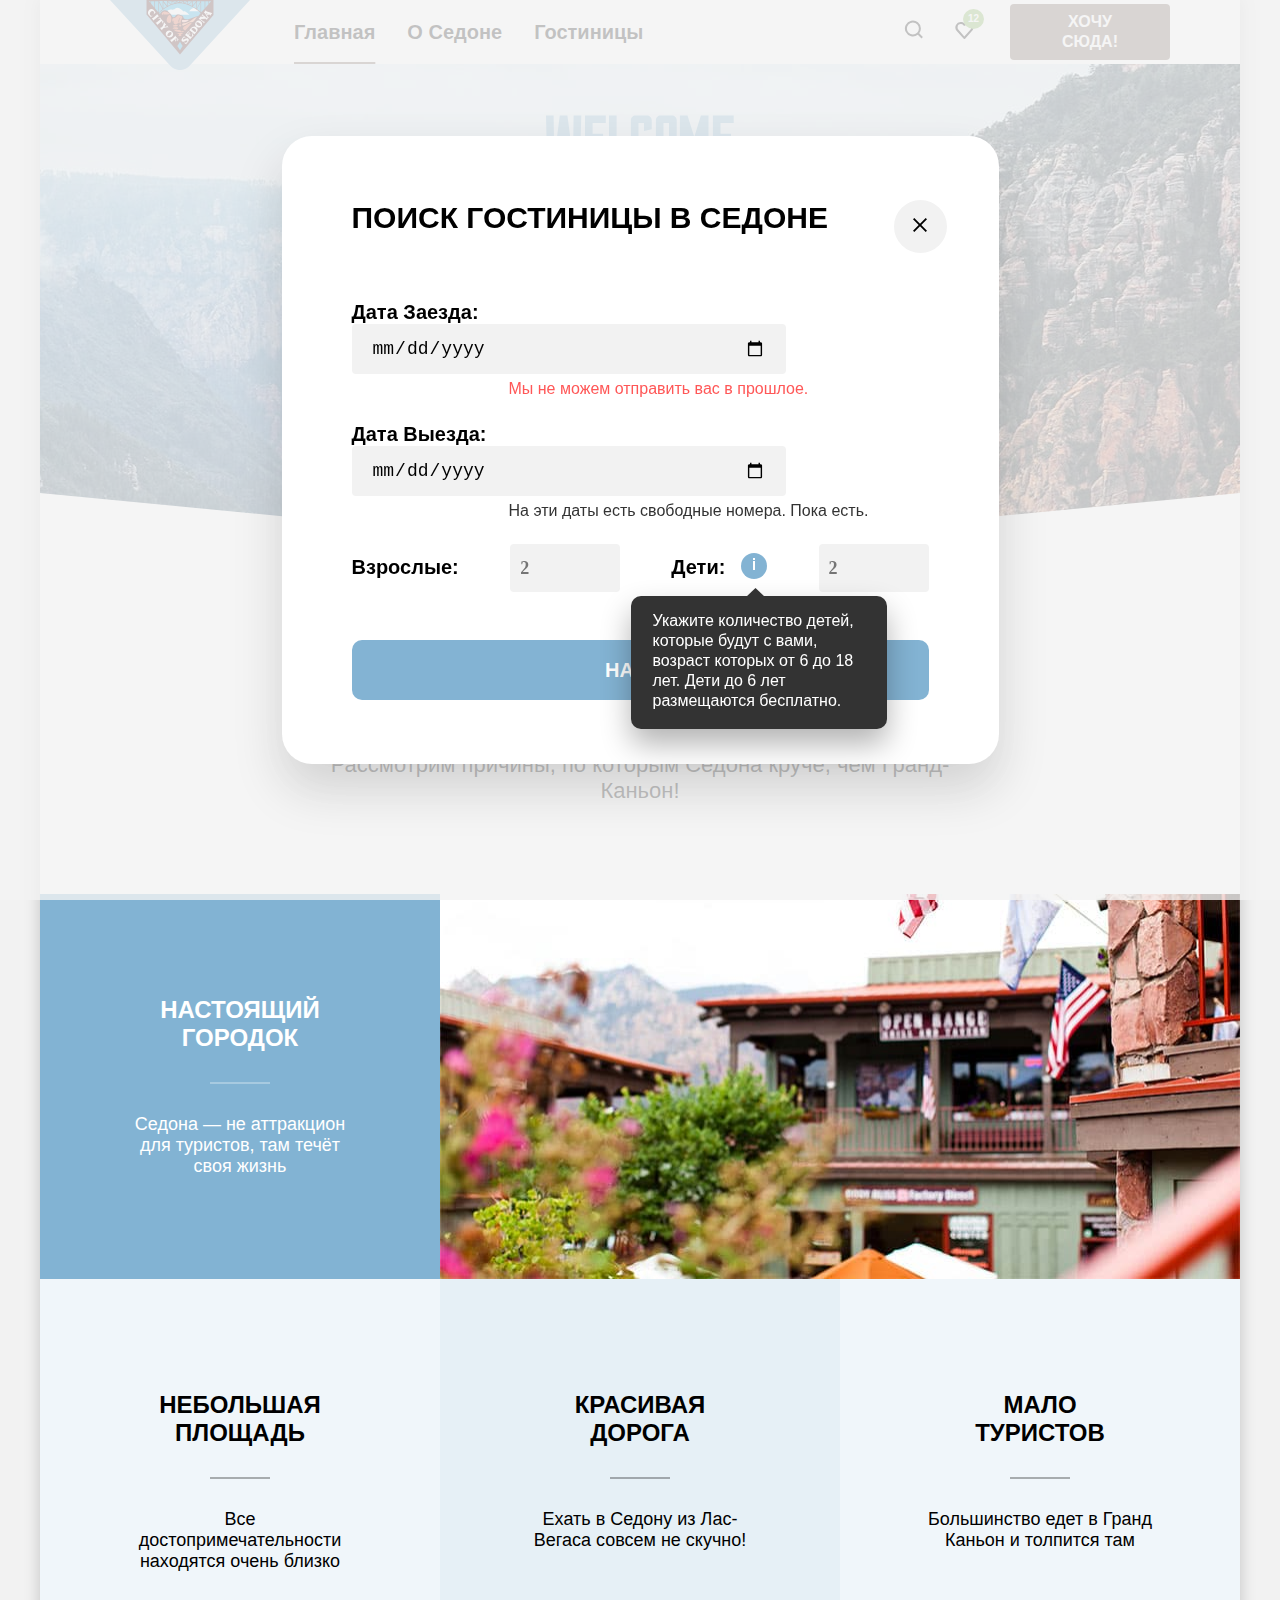
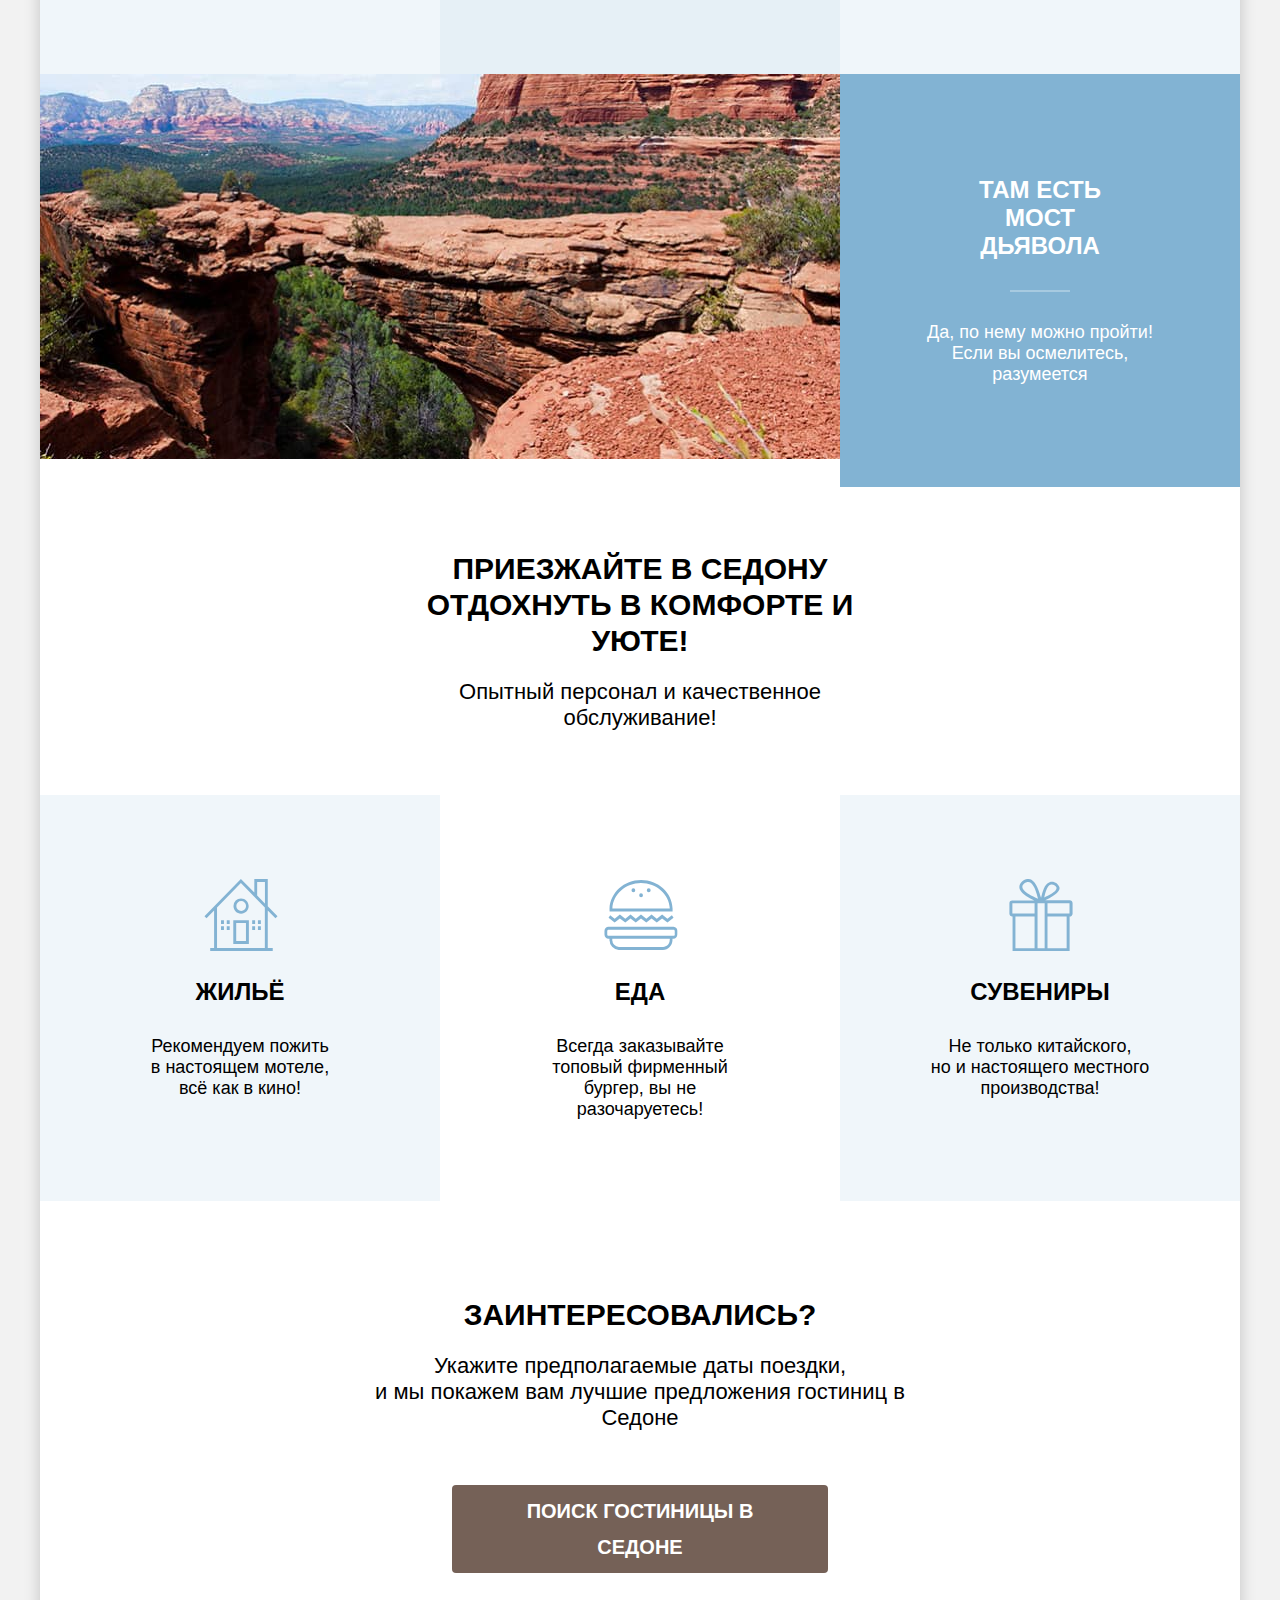
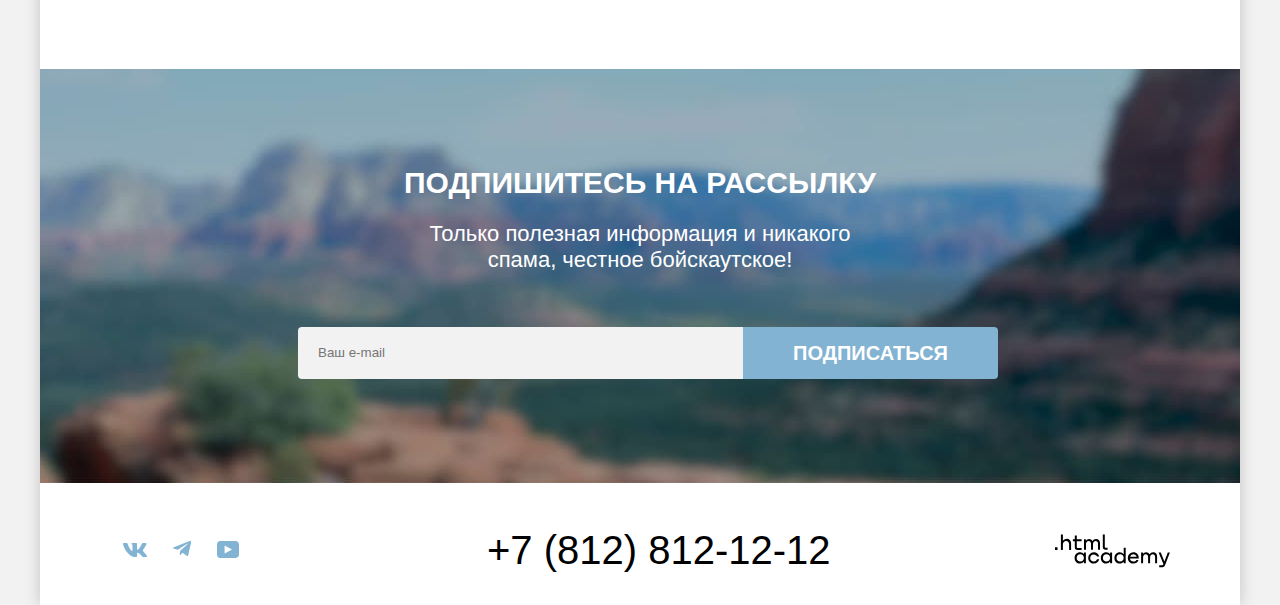
==== commit f3b647b2: "интерактивные элементы и модальное окно" ====
--- a/index.html
+++ b/index.html
@@ -1,16 +1,19 @@
 <!DOCTYPE html>
 <html lang="ru">
+
   <head>
-    <meta charset="utf-8">
+    <meta charset="utf-8" />
     <title>HTML Academy: Седона</title>
-    <link rel="stylesheet" href="styles/styles.css">
+    <link rel="stylesheet" href="styles/styles.css" />
   </head>
+
   <body>
     <div class="page-container">
       <header class="page-header">
         <nav class="navigation">
           <a class="navigation-logo" href="index.html">
-            <img class="page-header-logo" alt="Логотип города «Седона»." src="/images/sedona-logo.svg" width="140" height="70">
+            <img class="page-header-logo" alt="Логотип города «Седона»." src="/images/sedona-logo.svg" width="140"
+              height="70" />
           </a>
           <ul class="navigation-list">
             <li class="navigation-item">
@@ -26,18 +29,22 @@
           <ul class="navigation-list navigation-user">
             <li class="navigation-item">
               <a class="navigation-link" href="#">
-                <svg xmlns="http://www.w3.org/2000/svg" aria-hidden="true" focusable="false" width="19" height="19" fill="none" viewBox="0 0 19 19">
-                  <path fill="#000" d="m18.9 17-3.7-3.7a8 8 0 0 0 1.7-4.8 8 8 0 1 0-3.1 6.3l3.7 3.7 1.4-1.5Zm-10-2.5a6 6 0 0 1-6-6 6 6 0 0 1 12 0 6 6 0 0 1-6 6Z"/>
-                </svg>
-                <span class = "visually-hidden">Поиск</span>
+                <svg xmlns="http://www.w3.org/2000/svg" aria-hidden="true" focusable="false" width="19" height="19"
+                  fill="none" viewBox="0 0 19 19">
+                  <path fill="#000"
+                    d="m18.9 17-3.7-3.7a8 8 0 0 0 1.7-4.8 8 8 0 1 0-3.1 6.3l3.7 3.7 1.4-1.5Zm-10-2.5a6 6 0 0 1-6-6 6 6 0 0 1 12 0 6 6 0 0 1-6 6Z" />
+                </svg>
+                <span class="visually-hidden">Поиск</span>
               </a>
             </li>
             <li class="navigation-item">
               <a class="navigation-link" href="#">
-                <svg xmlns="http://www.w3.org/2000/svg" aria-hidden="true" focusable="false" width="19" height="17" fill="none" viewBox="0 0 19 17">
-                  <path fill="#000" d="M9.3 17a1 1 0 0 1-.8-.4l-7-7.9A5.4 5.4 0 0 1 5.9 0c1.3 0 2.5.5 3.5 1.3a5.5 5.5 0 0 1 9 4.1c0 1.3-.5 2.5-1.3 3.4l-7 7.9c-.2.2-.4.3-.8.3Zm-6-9.5 6 6.9 6.3-7c.5-.5.7-1.2.7-2 0-1.8-1.5-3.3-3.3-3.3-1 0-2 .5-2.7 1.3-.3.3-.6.4-1 .4l-.7-.4a3.7 3.7 0 0 0-2.7-1.3 3.3 3.3 0 0 0-3.3 3.3c-.1.9.3 1.6.7 2.1-.1 0-.1 0 0 0Z"/>
-                </svg>
-                <span class = "visually-hidden">Избранное</span>
+                <svg xmlns="http://www.w3.org/2000/svg" aria-hidden="true" focusable="false" width="19" height="17"
+                  fill="none" viewBox="0 0 19 17">
+                  <path fill="#000"
+                    d="M9.3 17a1 1 0 0 1-.8-.4l-7-7.9A5.4 5.4 0 0 1 5.9 0c1.3 0 2.5.5 3.5 1.3a5.5 5.5 0 0 1 9 4.1c0 1.3-.5 2.5-1.3 3.4l-7 7.9c-.2.2-.4.3-.8.3Zm-6-9.5 6 6.9 6.3-7c.5-.5.7-1.2.7-2 0-1.8-1.5-3.3-3.3-3.3-1 0-2 .5-2.7 1.3-.3.3-.6.4-1 .4l-.7-.4a3.7 3.7 0 0 0-2.7-1.3 3.3 3.3 0 0 0-3.3 3.3c-.1.9.3 1.6.7 2.1-.1 0-.1 0 0 0Z" />
+                </svg>
+                <span class="visually-hidden">Избранное</span>
                 <span class="navigation-link-favorite">12</span>
               </a>
             </li>
@@ -48,109 +55,149 @@
         </nav>
       </header>
       <main class="main-container">
-          <section class="hero">
-            <h1 class="visually-hidden">Добро пожаловать в Седону</h1>
-            <img class="tagline" src="/images/welcome.svg" width="458" height="352" alt="Логотип Седона">
-            </section>
-          <section class="advantages">
-            <div class="advantages-main">
-              <h2 class="advantages-main-title">Седона — небольшой городок в Аризоне, заслуживающий большего!</h2>
-              <p class="advantages-main-description">Рассмотрим причины, по которым Седона круче, чем Гранд-Каньон!</p>
-            </div>
-              <ul class="advantages-list">
-                <li class="advantages-item blue">
-                  <h3 class="advantages-title">Настоящий городок</h3>
-                  <p class="advantages-description">Седона — не аттракцион для туристов, там течёт своя жизнь</p>
-                </li >
-                <li class="advantages-item advantages-item-image">
-                  <img src="/images/advantages-photo-1.jpg" width="800" height="385" alt="картинка города Седона">
-                </li>
-                <li class="advantages-item light-blue">
-                  <h3 class="advantages-title">Небольшая площадь</h3>
-                  <p class="advantages-description">Все достопримечательности находятся очень близко</p>
-                </li >
-                <li class="advantages-item medium-blue">
-                  <h3 class="advantages-title">Красивая дорога</h3>
-                  <p class="advantages-description">Ехать в Седону из Лас-Вегаса совсем не скучно!</p>
-                </li >
-                <li class="advantages-item light-blue">
-                  <h3 class="advantages-title">Мало туристов</h3>
-                  <p class="advantages-description">Большинство едет в Гранд Каньон и толпится там</p>
-                </li >
-                <li class="advantages-item-image advantages-item ">
-                  <img src="/images/advantages-photo-2.jpg" width="800" height="385" alt="картинка каньона">
-                </li>
-                <li class="advantages-item blue">
-                  <h3 class="advantages-title">Там есть мост дьявола</h3>
-                  <p class="advantages-description">Да, по нему можно пройти! Если вы осмелитесь, разумеется</p>
-                </li >
-            </ul>
-          </section>
-          <section class="advice">
-            <div class="advice-container">
-              <h2 class="advice-title">Приезжайте в Седону отдохнуть в комфорте и уюте!</h2>
-              <p class="advice-description">Опытный персонал и качественное обслуживание!</p>
-            </div>
-            <ul class="advice-list">
-              <li class="advice-item house">
-                <h3 class="advice-item-title">Жильё</h3>
-                <p class="advice-item-description">Рекомендуем пожить <br>в настоящем мотеле,<br> всё как в кино!</p>
-              </li>
-              <li class="advice-item food">
-                <h3 class="advice-item-title">Еда</h3>
-                <p class="advice-item-description">Всегда заказывайте <br>топовый фирменный бургер, вы не разочаруетесь!</p>
-              </li>
-              <li class="advice-item souvenirs">
-                <h3 class="advice-item-title">Сувениры</h3>
-                <p class="advice-item-description">Не только китайского,<br> но и настоящего местного производства!</p>
-              </li>
-            </ul>
-          </section>
-          <section class="searching-form">
-            <h2 class="searching-form-title">Заинтересовались?</h2>
-            <p class="searching-form-description">Укажите предполагаемые даты поездки,<br> и мы покажем вам лучшие предложения гостиниц в Седоне</p>
-            <a class="searching-button" href="index.html">
-              <span>Поиск гостиницы в седоне</span>
-            </a>
-          </section>
-          <section class="newsletter">
-            <div class="newsletter-container">
-              <h2 class="page-title">Подпишитесь на рассылку</h2>
-              <p class="newsletter-description">Только полезная информация и никакого спама, честное бойскаутское!</p>
-              <form class="newsletter-form" action="https://echo.htmlacademy.ru/" method="post">
-                <label class="visually-hidden" for="newsletter-email">Email</label>
-                <input class="field"  placeholder="Ваш e-mail" type="email" name="newsletter-email" id="newsletter-email" required>
-                <button class="button newsletter-button" type="submit">
-                  <span class="subscribe">Подписаться</span>
-                </button>
-              </form>
-            </div>
-          </section>
+        <section class="hero">
+          <h1 class="visually-hidden">Добро пожаловать в Седону</h1>
+          <img class="tagline" src="/images/welcome.svg" width="458" height="352" alt="Логотип Седона" />
+        </section>
+        <section class="advantages">
+          <div class="advantages-main">
+            <h2 class="advantages-main-title">
+              Седона — небольшой городок в Аризоне, заслуживающий большего!
+            </h2>
+            <p class="advantages-main-description">
+              Рассмотрим причины, по которым Седона круче, чем Гранд-Каньон!
+            </p>
+          </div>
+          <ul class="advantages-list">
+            <li class="advantages-item blue">
+              <h3 class="advantages-title">Настоящий городок</h3>
+              <p class="advantages-description">
+                Седона — не аттракцион для туристов, там течёт своя жизнь
+              </p>
+            </li>
+            <li class="advantages-item advantages-item-image">
+              <img src="/images/advantages-photo-1.jpg" width="800" height="385" alt="картинка города Седона" />
+            </li>
+            <li class="advantages-item light-blue">
+              <h3 class="advantages-title title-hight">Небольшая площадь</h3>
+              <p class="advantages-description">
+                Все достопримечательности находятся очень близко
+              </p>
+            </li>
+            <li class="advantages-item medium-blue">
+              <h3 class="advantages-title title-hight">Красивая дорога</h3>
+              <p class="advantages-description">
+                Ехать в Седону из Лас-Вегаса совсем не скучно!
+              </p>
+            </li>
+            <li class="advantages-item light-blue">
+              <h3 class="advantages-title title-hight">Мало туристов</h3>
+              <p class="advantages-description">
+                Большинство едет в Гранд Каньон и толпится там
+              </p>
+            </li>
+            <li class="advantages-item-image advantages-item">
+              <img src="/images/advantages-photo-2.jpg" width="800" height="385" alt="картинка каньона" />
+            </li>
+            <li class="advantages-item blue">
+              <h3 class="advantages-title">Там есть<br />мост дьявола</h3>
+              <p class="advantages-description">
+                Да, по нему можно пройти! Если вы осмелитесь, разумеется
+              </p>
+            </li>
+          </ul>
+        </section>
+        <section class="advice">
+          <div class="advice-container">
+            <h2 class="advice-title">
+              Приезжайте в Седону отдохнуть в комфорте и уюте!
+            </h2>
+            <p class="advice-description">
+              Опытный персонал и качественное обслуживание!
+            </p>
+          </div>
+          <ul class="advice-list">
+            <li class="advice-item house">
+              <h3 class="advice-item-title">Жильё</h3>
+              <p class="advice-item-description">
+                Рекомендуем пожить <br />в настоящем мотеле,<br />
+                всё как в кино!
+              </p>
+            </li>
+            <li class="advice-item food">
+              <h3 class="advice-item-title">Еда</h3>
+              <p class="advice-item-description">
+                Всегда заказывайте <br />топовый фирменный бургер, вы не
+                разочаруетесь!
+              </p>
+            </li>
+            <li class="advice-item souvenirs">
+              <h3 class="advice-item-title">Сувениры</h3>
+              <p class="advice-item-description">
+                Не только китайского,<br />
+                но и настоящего местного производства!
+              </p>
+            </li>
+          </ul>
+        </section>
+        <section class="searching-form">
+          <h2 class="searching-form-title">Заинтересовались?</h2>
+          <p class="searching-form-description">
+            Укажите предполагаемые даты поездки,<br />
+            и мы покажем вам лучшие предложения гостиниц в Седоне
+          </p>
+          <a class="searching-button" href="index.html">
+            <span>Поиск гостиницы в седоне</span>
+          </a>
+        </section>
+        <section class="newsletter">
+          <div class="newsletter-container">
+            <h2 class="page-title">Подпишитесь на рассылку</h2>
+            <p class="newsletter-description">
+              Только полезная информация и никакого спама, честное бойскаутское!
+            </p>
+            <form class="newsletter-form" action="https://echo.htmlacademy.ru/" method="post">
+              <label class="visually-hidden" for="newsletter-email">Email</label>
+              <input class="field" placeholder="Ваш e-mail" type="email" name="newsletter-email" id="newsletter-email"
+                required />
+              <button class="button newsletter-button" type="submit">
+                <span class="subscribe">Подписаться</span>
+              </button>
+            </form>
+          </div>
+        </section>
       </main>
       <footer class="page-footer">
         <section class="footer-social">
           <h2 class="visually-hidden">Социальные сети</h2>
           <ul class="footer-social-list">
             <li class="footer-social-item">
-              <a class="test" href="https://vk.com/htmlacademy" target="_blank">
-                <svg class="footer-social-icon" aria-hidden="true" focusable="false" xmlns="http://www.w3.org/2000/svg" width="24" height="14" fill="none" viewBox="0 0 24 14">
-                  <path fill="#83B3D3" fill-rule="evenodd" d="M23.4 1c.2-.6 0-1-.7-1H20c-.6 0-1 .3-1.1.7 0 0-1.3 3.2-3.2 5.3-.7.6-1 .8-1.3.8-.1 0-.4-.2-.4-.7V.9c0-.6-.2-.9-.7-.9H9.2c-.5 0-.7.3-.7.6 0 .6 1 .8 1 2.5V7c0 .8-.1 1-.5 1-.9 0-3-3.2-4.3-6.9-.3-.7-.5-1-1.2-1H1C.1 0 0 .3 0 .7c0 .7.9 4.1 4.1 8.6 2.2 3 5.3 4.7 8 4.7 1.7 0 2-.4 2-1v-2.3c0-.8 0-.9.6-.9.4 0 1 .2 2.6 1.7 1.8 1.7 2.1 2.5 3.1 2.5H23c.8 0 1.2-.4 1-1.1-.3-.7-1.1-1.8-2.3-3L20 8c-.4-.5-.3-.7 0-1.1 0 0 3.2-4.4 3.5-6Z" clip-rule="evenodd"/>
+              <a class="footer-social-link" href="https://vk.com/htmlacademy" target="_blank">
+                <svg class="footer-social-icon" aria-hidden="true" focusable="false" xmlns="http://www.w3.org/2000/svg"
+                  width="24" height="14" fill="none" viewBox="0 0 24 14">
+                  <path fill="#83B3D3" fill-rule="evenodd"
+                    d="M23.4 1c.2-.6 0-1-.7-1H20c-.6 0-1 .3-1.1.7 0 0-1.3 3.2-3.2 5.3-.7.6-1 .8-1.3.8-.1 0-.4-.2-.4-.7V.9c0-.6-.2-.9-.7-.9H9.2c-.5 0-.7.3-.7.6 0 .6 1 .8 1 2.5V7c0 .8-.1 1-.5 1-.9 0-3-3.2-4.3-6.9-.3-.7-.5-1-1.2-1H1C.1 0 0 .3 0 .7c0 .7.9 4.1 4.1 8.6 2.2 3 5.3 4.7 8 4.7 1.7 0 2-.4 2-1v-2.3c0-.8 0-.9.6-.9.4 0 1 .2 2.6 1.7 1.8 1.7 2.1 2.5 3.1 2.5H23c.8 0 1.2-.4 1-1.1-.3-.7-1.1-1.8-2.3-3L20 8c-.4-.5-.3-.7 0-1.1 0 0 3.2-4.4 3.5-6Z"
+                    clip-rule="evenodd" />
                 </svg>
                 <span class="visually-hidden">ВКонтакте</span>
               </a>
             </li>
             <li class="footer-social-item">
-              <a href="https://t.me/htmlacademy" target="_blank">
-                <svg class="footer-social-icon" aria-hidden="true" focusable="false" xmlns="http://www.w3.org/2000/svg" width="18" height="16" fill="none" viewBox="0 0 18 16">
-                  <path fill="#83B3D3" d="M16.8.1.8 6.2c-1 .5-1 1-.2 1.4l4.1 1.2 9.5-6c.5-.2.9 0 .5.2l-7.6 7-.3 4.2c.4 0 .6-.2.8-.4l2-2 4.1 3c.8.5 1.3.3 1.5-.6L18 1.4c.3-1.1-.4-1.6-1.1-1.3Z"/>
+              <a class="footer-social-link" href="https://t.me/htmlacademy" target="_blank">
+                <svg class="footer-social-icon" aria-hidden="true" focusable="false" xmlns="http://www.w3.org/2000/svg"
+                  width="18" height="16" fill="none" viewBox="0 0 18 16">
+                  <path fill="#83B3D3"
+                    d="M16.8.1.8 6.2c-1 .5-1 1-.2 1.4l4.1 1.2 9.5-6c.5-.2.9 0 .5.2l-7.6 7-.3 4.2c.4 0 .6-.2.8-.4l2-2 4.1 3c.8.5 1.3.3 1.5-.6L18 1.4c.3-1.1-.4-1.6-1.1-1.3Z" />
                 </svg>
                 <span class="visually-hidden">Телеграмм</span>
               </a>
             </li>
             <li class="footer-social-item">
-              <a  class="footer" href="https://www.youtube.com/user/htmlacademyru" target="_blank">
-                <svg class="footer-social-icon" aria-hidden="true" focusable="false" xmlns="http://www.w3.org/2000/svg" width="22" height="17" fill="none" viewBox="0 0 22 17">
-                  <path fill="#83B3D3" d="M18.6 0H3.2C1.3 0 0 1.6 0 3.4v10c0 2 1.3 3.6 3.2 3.6h15.6c1.7 0 3.2-1.6 3.2-3.4V3.4C21.8 1.6 20.5 0 18.6 0Zm-11 12.5v-8l7.4 4-7.3 4Z"/>
+              <a class="footer-social-link" href="https://www.youtube.com/user/htmlacademyru" target="_blank">
+                <svg class="footer-social-icon" aria-hidden="true" focusable="false" xmlns="http://www.w3.org/2000/svg"
+                  width="22" height="17" fill="none" viewBox="0 0 22 17">
+                  <path fill="#83B3D3"
+                    d="M18.6 0H3.2C1.3 0 0 1.6 0 3.4v10c0 2 1.3 3.6 3.2 3.6h15.6c1.7 0 3.2-1.6 3.2-3.4V3.4C21.8 1.6 20.5 0 18.6 0Zm-11 12.5v-8l7.4 4-7.3 4Z" />
                 </svg>
                 <span class="visually-hidden">Ютуб</span>
               </a>
@@ -163,12 +210,63 @@
         <section class="html-academy">
           <a class="htmlacademy-link" href="https://htmlacademy.ru/" target="_blank">
             <span class="visually-hidden">Разработчик html academy</span>
-            <svg class="htmlacademy-logo" xmlns="http://www.w3.org/2000/svg" aria-hidden="true" focusable="false" width="115" height="34" fill="none" viewBox="0 0 115 34">
-              <path fill="#000" d="M0 13.3v2.6h2.5v-2.6H0ZM11.6 4.9c-1.6 0-2.8.7-3.6 1.7h-.1V.4h-2v15.5h2v-5.3C7.9 8.5 9.2 7 11.2 7c1.8 0 2.9 1.4 2.9 3.2v5.7h2V9.8c.1-3-1.8-5-4.5-5ZM26.6 5.2h-4.8V1.5h-2v3.8h-1.9v2h1.9v6c0 1.7 1 2.7 2.7 2.7h4.1v-2h-3.7c-.7 0-1.1-.4-1.1-1.1V7.2h4.8v-2ZM41.1 5c-1.6 0-2.9.8-3.5 2h-.1a3.7 3.7 0 0 0-3.4-2c-1.4 0-2.5.8-3.1 1.8h-.1V5.2H29v10.6h2v-5.4c0-2 1-3.5 2.6-3.5 1.5 0 2.4 1 2.4 2.6v6.3h2v-5.6c0-2.4 1.4-3.3 2.6-3.3 1.5 0 2.4 1 2.4 2.6v6.3h2V9.3c.1-2.5-1.4-4.3-3.9-4.3ZM47.8 13c0 1.8 1 2.8 2.8 2.8h2v-2h-1.7c-.7 0-1.1-.4-1.1-1.1V.4h-2V13ZM28.9 20a4.9 4.9 0 0 0-3.9-1.7c-3.1 0-5.4 2.3-5.4 5.6s2.3 5.6 5.4 5.6c1.8 0 3-.8 3.8-2h.1v1.7h2V18.6h-2V20Zm-3.6 7.5a3.5 3.5 0 0 1-3.6-3.6c0-2 1.4-3.6 3.6-3.6s3.6 1.6 3.6 3.6c0 1.9-1.4 3.6-3.6 3.6ZM44.2 22.4c-.5-2.4-2.6-4.1-5.4-4.1a5.4 5.4 0 0 0-5.6 5.6c0 3 2.2 5.6 5.6 5.6 2.8 0 4.9-1.8 5.4-4.2h-2.1a3.4 3.4 0 0 1-3.3 2.3 3.5 3.5 0 0 1-3.6-3.6c0-2 1.4-3.6 3.6-3.6 1.6 0 2.8 1 3.3 2.2h2.1v-.2ZM55.1 20a4.9 4.9 0 0 0-3.9-1.7c-3.1 0-5.4 2.3-5.4 5.6s2.3 5.6 5.4 5.6c1.8 0 3-.8 3.8-2h.1v1.7h2V18.6h-2V20Zm-3.6 7.5a3.5 3.5 0 0 1-3.6-3.6c0-2 1.4-3.6 3.6-3.6s3.6 1.6 3.6 3.6c0 1.9-1.5 3.6-3.6 3.6ZM68.7 20.2a5 5 0 0 0-3.9-2c-3.1 0-5.4 2.4-5.4 5.7 0 3.3 2.2 5.6 5.4 5.6 1.7 0 3-.8 3.8-1.8h.1v1.5h2V13.8h-2v6.4Zm-3.6 7.3a3.5 3.5 0 0 1-3.6-3.6c0-2 1.4-3.6 3.6-3.6s3.6 1.6 3.6 3.6c-.1 2-1.5 3.6-3.6 3.6ZM78.3 18.3a5.4 5.4 0 0 0-5.5 5.6c0 3 2.1 5.6 5.5 5.6 2.5 0 4.5-1.3 5.2-3.6h-2.1c-.5 1-1.6 1.6-3 1.6-1.9 0-3.3-1.3-3.4-3h8.8c.2-3.5-2-6.2-5.5-6.2Zm0 1.9c1.7 0 3 1 3.3 2.6h-6.5a3.2 3.2 0 0 1 3.2-2.6ZM98.2 18.3a4 4 0 0 0-3.6 2h-.1c-.6-1.2-1.8-2-3.4-2-1.4 0-2.5.7-3.1 1.8v-1.5h-1.9v10.6h2v-5.4c0-2 1-3.4 2.6-3.5 1.5 0 2.4 1 2.4 2.6v6.3h2v-5.6c0-2.4 1.4-3.3 2.6-3.3 1.5 0 2.4 1 2.4 2.6v6.3h2v-6.5c.1-2.6-1.4-4.4-3.9-4.4ZM109.4 27.4l-3.6-9h-2.2l4.8 11.7c-.3.9-.7 1.2-1.7 1.2h-2.5v2h2.5c1.8 0 2.8-.8 3.5-2.6l4.7-12.2h-2.1l-3.4 8.9Z"/>
+            <svg class="htmlacademy-logo" xmlns="http://www.w3.org/2000/svg" aria-hidden="true" focusable="false"
+              width="115" height="34" fill="none" viewBox="0 0 115 34">
+              <path fill="#000"
+                d="M0 13.3v2.6h2.5v-2.6H0ZM11.6 4.9c-1.6 0-2.8.7-3.6 1.7h-.1V.4h-2v15.5h2v-5.3C7.9 8.5 9.2 7 11.2 7c1.8 0 2.9 1.4 2.9 3.2v5.7h2V9.8c.1-3-1.8-5-4.5-5ZM26.6 5.2h-4.8V1.5h-2v3.8h-1.9v2h1.9v6c0 1.7 1 2.7 2.7 2.7h4.1v-2h-3.7c-.7 0-1.1-.4-1.1-1.1V7.2h4.8v-2ZM41.1 5c-1.6 0-2.9.8-3.5 2h-.1a3.7 3.7 0 0 0-3.4-2c-1.4 0-2.5.8-3.1 1.8h-.1V5.2H29v10.6h2v-5.4c0-2 1-3.5 2.6-3.5 1.5 0 2.4 1 2.4 2.6v6.3h2v-5.6c0-2.4 1.4-3.3 2.6-3.3 1.5 0 2.4 1 2.4 2.6v6.3h2V9.3c.1-2.5-1.4-4.3-3.9-4.3ZM47.8 13c0 1.8 1 2.8 2.8 2.8h2v-2h-1.7c-.7 0-1.1-.4-1.1-1.1V.4h-2V13ZM28.9 20a4.9 4.9 0 0 0-3.9-1.7c-3.1 0-5.4 2.3-5.4 5.6s2.3 5.6 5.4 5.6c1.8 0 3-.8 3.8-2h.1v1.7h2V18.6h-2V20Zm-3.6 7.5a3.5 3.5 0 0 1-3.6-3.6c0-2 1.4-3.6 3.6-3.6s3.6 1.6 3.6 3.6c0 1.9-1.4 3.6-3.6 3.6ZM44.2 22.4c-.5-2.4-2.6-4.1-5.4-4.1a5.4 5.4 0 0 0-5.6 5.6c0 3 2.2 5.6 5.6 5.6 2.8 0 4.9-1.8 5.4-4.2h-2.1a3.4 3.4 0 0 1-3.3 2.3 3.5 3.5 0 0 1-3.6-3.6c0-2 1.4-3.6 3.6-3.6 1.6 0 2.8 1 3.3 2.2h2.1v-.2ZM55.1 20a4.9 4.9 0 0 0-3.9-1.7c-3.1 0-5.4 2.3-5.4 5.6s2.3 5.6 5.4 5.6c1.8 0 3-.8 3.8-2h.1v1.7h2V18.6h-2V20Zm-3.6 7.5a3.5 3.5 0 0 1-3.6-3.6c0-2 1.4-3.6 3.6-3.6s3.6 1.6 3.6 3.6c0 1.9-1.5 3.6-3.6 3.6ZM68.7 20.2a5 5 0 0 0-3.9-2c-3.1 0-5.4 2.4-5.4 5.7 0 3.3 2.2 5.6 5.4 5.6 1.7 0 3-.8 3.8-1.8h.1v1.5h2V13.8h-2v6.4Zm-3.6 7.3a3.5 3.5 0 0 1-3.6-3.6c0-2 1.4-3.6 3.6-3.6s3.6 1.6 3.6 3.6c-.1 2-1.5 3.6-3.6 3.6ZM78.3 18.3a5.4 5.4 0 0 0-5.5 5.6c0 3 2.1 5.6 5.5 5.6 2.5 0 4.5-1.3 5.2-3.6h-2.1c-.5 1-1.6 1.6-3 1.6-1.9 0-3.3-1.3-3.4-3h8.8c.2-3.5-2-6.2-5.5-6.2Zm0 1.9c1.7 0 3 1 3.3 2.6h-6.5a3.2 3.2 0 0 1 3.2-2.6ZM98.2 18.3a4 4 0 0 0-3.6 2h-.1c-.6-1.2-1.8-2-3.4-2-1.4 0-2.5.7-3.1 1.8v-1.5h-1.9v10.6h2v-5.4c0-2 1-3.4 2.6-3.5 1.5 0 2.4 1 2.4 2.6v6.3h2v-5.6c0-2.4 1.4-3.3 2.6-3.3 1.5 0 2.4 1 2.4 2.6v6.3h2v-6.5c.1-2.6-1.4-4.4-3.9-4.4ZM109.4 27.4l-3.6-9h-2.2l4.8 11.7c-.3.9-.7 1.2-1.7 1.2h-2.5v2h2.5c1.8 0 2.8-.8 3.5-2.6l4.7-12.2h-2.1l-3.4 8.9Z" />
             </svg>
           </a>
         </section>
       </footer>
     </div>
+    <div class="modal-container">
+      <div class="modal">
+        <button class="modal-close-button">
+          <svg xmlns="http://www.w3.org/2000/svg" aria-hidden="true" focusable="false" width="14" height="14" fill="none" viewBox="0 0 14 14">
+            <path fill="#000" d="M14 1.3 12.7 0 7 5.7 1.3 0 0 1.3 5.7 7 0 12.7 1.3 14 7 8.3l5.7 5.7 1.3-1.3L8.3 7 14 1.3Z"/>
+          </svg>
+          <span class="visually-hidden">Закрыть</span>
+        </button>
+        <section class="modal-content">
+          <h2 class="modal-title">Поиск гостиницы в Седоне</h2>
+          <form class="modal-form" action="https://echo.htmlacademy.ru/" method="post">
+            <p class="field-group">
+              <span class="modal-date arrival">Дата Заезда:</span>
+              <input class="date-form" type="date"  name="date">
+              <span class="modal-form-comment-arrival">Мы не можем отправить вас в прошлое.</span>
+            </p>
+            <p class="field-group">
+              <span class="modal-date departure">Дата Выезда:</span>
+              <input class="date-form" type="date"  name="date">
+              <span class="modal-form-comment-departure">На эти даты есть свободные номера. Пока есть.</span>
+            </p>
+            <div class="person">
+              <div class="person-adult">
+                <span class="adult">Взрослые:</span>
+                <input class="person-form" type="number" name="number" placeholder="2">
+               </div>
+               <div class="person-children">
+                <span class="children">Дети:</span>
+                <span class="tooltip">
+                  <button class="tooltip-toggle" type="button">
+                    <svg class="tooltip-image" xmlns="http://www.w3.org/2000/svg" aria-hidden="true" focusable="false" width="20" height="20" fill="none" viewBox="0 0 20 20">
+                      <path fill="#fff" fill-rule="evenodd" d="M9 4h2v2H9V4Zm2 12H9V7h2v9Z" clip-rule="evenodd"/>
+                    </svg>
+                  </button>
+                  <span class="tooltip-text">Укажите количество детей, которые будут с вами, возраст которых от 6 до 18 лет. Дети до 6 лет размещаются бесплатно.
+                    <svg class="tooltip-arrow" xmlns="http://www.w3.org/2000/svg" aria-hidden="true" focusable="false" width="19" height="9" fill="none" viewBox="0 0 19 9">
+                      <path fill="#333" d="M9.5 0 19 9H0l9.5-9Z"/>
+                    </svg>
+                  </span>
+                  </span>
+                <input class="person-form" type="number" name="number" placeholder="2">
+               </div>
+            </div>
+            <button class="button-search" type="button">Найти</button>
+          </form>
+        </section>
+      </div>
+    </div>
   </body>
+
 </html>
--- a/styles/styles.css
+++ b/styles/styles.css
@@ -17,7 +17,6 @@
 }
 body {
   margin: 0 auto;
-  padding: 0 40px;
   font-family: "PT Sans", sans-serif;
   font-size: 18px;
   line-height: 21px;
@@ -58,6 +57,7 @@
 .page-container{
   position: relative;
   width: 1200px;
+  margin: 0 auto;
   display: flex;
   flex-direction: column;
   min-height: 100%;
@@ -69,6 +69,7 @@
   list-style-type: none;
 }
 .navigation-link{
+  position: relative;
   font-size: 20px;
   line-height: 24px;
   font-weight: 700;
@@ -87,7 +88,7 @@
   outline: none;
 }
 .navigation-link:active{
-  opacity: 0.3;
+  opacity: 0.1;
 }
 .navigation-link-current{
   text-decoration: underline;
@@ -101,9 +102,10 @@
   color: #FFFFFF;
   background: #7DB54F;
   border-radius: 50%;
+  min-width: 11px;
   padding: 5px;
-  right: 254px;
-  top: 11px
+  right: 3px;
+  top: 6px
 }
 .navigation-link-button{
   color:#FFFFFF;
@@ -127,6 +129,9 @@
   background: #615048;
   outline: none;
 }
+.navigation-link-button:active{
+  background: #E5E5E5;
+}
 .hero{
   background-image:  url("/images/zip.svg"), url("/images/index-background.jpg");
   background-repeat: no-repeat, no-repeat;
@@ -140,6 +145,7 @@
   padding-bottom: 69px;
   width: 651px;
   margin: 0 auto;
+  margin-bottom: 21px;
 }
 .advantages-main-title{
   margin:0;
@@ -151,6 +157,8 @@
 }
 .advantages-main-description{
   margin: 0;
+  font-size: 22px;
+  line-height: 26px;
 }
 .advantages-list{
   margin:0;
@@ -162,59 +170,53 @@
   list-style-type: none;
   width: 400px;
   min-height: 385px;
-  position: relative;
 }
 .advantages-item-image{
   width: 800px;
   display: flex;
 }
+.advantages-title{
+  font-weight: 700;
+  font-size: 24px;
+  line-height: 28px;
+  text-transform: uppercase;
+  padding-top: 102px;
+  width: 175px;
+  margin: 0 auto;
+}
+.title-hight{
+  padding-top: 112px;
+}
 .light-blue{
   background:rgba(131, 179, 211, 0.12);
+  position: relative;
 }
 .light-blue::after{
   content: "";
-  position: absolute;
   height: 2px;
   background-color:rgba(0, 0, 0, 0.3);
   width: 60px;
-  top: 188px;
-  left: 170px;
 }
 .medium-blue{
   background: rgba(131, 179, 211, 0.2);
-}
-.medium-blue::after{
-  content: "";
-  position: absolute;
-  height: 2px;
-  background-color:rgba(0, 0, 0, 0.3);
-  width: 60px;
-  top: 188px;
-  left: 170px;
 }
 .blue{
   background: #82B3D3;
   color: #FFFFFF;
 }
-.advantages-title{
-  font-weight: 700;
-  font-size: 24px;
-  line-height: 28px;
-  text-transform: uppercase;
-  padding-top: 102px;
-  width: 175px;
-  margin: 0 auto;
-  padding-bottom: 58px;
-}
 .advantages-title::after{
   content: "";
-  position: absolute;
   height: 2px;
-  background-color: rgba(255, 255, 255, 0.3);
+  background: rgba(255, 255, 255, 0.3);
   width: 60px;
-  top: 188px;
-  left: 170px;
-
+  margin: 30px auto;
+  display: block;
+}
+.title-hight::after{
+  content: "";
+  height: 2px;
+  background: rgba(0, 0, 0, 0.3);
+  width: 60px;
 }
 .advantages-description{
   padding-bottom: 102px;
@@ -266,16 +268,16 @@
 }
 .house{
   background:rgba(131, 179, 211, 0.12)
-  url("/images/icons/home.svg") no-repeat 50% 20%;
+  url("/images/icons/home.svg") no-repeat 50% 25%;
   background-size: 75px 72px;
 }
 .food{
-  background: url("/images/icons/food.svg") no-repeat 50% 20%;
+  background: url("/images/icons/food.svg") no-repeat 50% 25%;
   background-size: 75px 72px;
 }
 .souvenirs{
   background:rgba(131, 179, 211, 0.12)
-  url("/images/icons/gift.svg") no-repeat 50% 20%;
+  url("/images/icons/gift.svg") no-repeat 50% 25%;
   background-size: 75px 72px;
 }
 .searching-form-title{
@@ -324,6 +326,9 @@
   line-height: 24px;
   border: 0;
 }
+.field::placeholder{
+  line-height: 24px;
+}
 .page-title{
   text-transform: uppercase;
   font-weight: 700;
@@ -344,7 +349,8 @@
   background: url("/images/catalog-background.jpg") no-repeat;
   color: #FFFFFF;
   background-color: #82B3D3;
-  padding-left: 70px;
+  padding:35px 70px 70px 70px;
+  background-size: 100% auto;
  }
  .inner-header{
   margin:0;
@@ -355,7 +361,7 @@
   font-size: 60px;
   line-height: 78px;
   margin: 0;
-  padding-top: 35px;
+  margin-bottom: 8px;
   align-self: flex-start;
 }
 .breadcrumbs{
@@ -370,13 +376,23 @@
 .breadcrumbs-item{
   list-style-type: none;
 }
+.breadcrumbs-link:hover{
+  color: rgba(255, 255, 255, 0.3);
+}
+.breadcrumbs-link:focus{
+  color: rgba(255, 255, 255, 0.3);
+  outline: none;
+  border: 3px solid #83B3D3;
+}
 .breadcrumbs-item-main{
-  width: 12px;
-  height: 12px;
-  background-image: url("/images/icons/breadcrumbs-main.svg");
-  background-size: cover;
-  background-repeat: no-repeat;
   display: block;
+  border: 3px solid transparent;
+}
+.breadcrumbs-item-main:hover path{
+  fill:rgba(255, 255, 255, 0.3);
+}
+.breadcrumbs-item-main:active path{
+  opacity: 0.1;
 }
 .breadcrumbs-item:not(:last-child){
   background-image: url("/images/icons/arrow.svg");
@@ -388,21 +404,61 @@
 .hotel-filter-group{
   margin:0;
   padding: 0;
-  margin-right: 140px;
+  margin-right: 70px;
   text-align: left;
+  border: none;
 }
 .hotel-filter-title{
   font-weight: 700;
   font-size: 20px;
   line-height: 24px;
+  width: 150px;
+  margin-bottom: 32px;
 }
 .hotel-filter-list{
-  margin-bottom: 73px;
+  margin: 0;
+  padding: 0;
 }
 .hotel-filter-item{
   list-style-type: none;
   line-height: 23px;
   margin-bottom: 16px;
+}
+.hotel-filter-item:last-child{
+  margin-bottom: 0;
+}
+.control{
+  position: relative;
+  display: block;
+  padding-left: 36px;
+}
+.control:hover{
+  opacity: 0.6;
+}
+.control-mark{
+  position: absolute;
+  left: 0;
+  width: 20px;
+  height: 20px;
+  background: #FFFFFF;
+  border-radius: 4px;
+  border: 3px solid transparent;
+}
+.control-input[type="checkbox"]:checked +.control-mark{
+  background-image:url("/images/icons/check-mark.svg");
+  background-repeat: no-repeat;
+  background-position: center;
+}
+.control-input[type="radio"] + .control-mark {
+  border-radius: 50%;
+}
+.control-input[type="radio"]:checked +.control-mark{
+  background-image:url("/images/icons/radio-dot.svg");
+  background-repeat: no-repeat;
+  background-position: center;
+}
+.control-input:focus +.control-mark{
+  border: 3px solid #83B3D3;
 }
 .range{
   font-weight: 700;
@@ -411,13 +467,69 @@
   margin:0;
   padding: 0;
   margin-right: 70px;
+  border: none;
+ }
+ .range-wrapper-inputs{
+  margin-bottom: 44px;
+  display: flex;
+ }
+ .range-scale {
+  position: relative;
+  height: 4px;
+  background-color: #FFFFFF;
+}
+.range-bar {
+  position: absolute;
+  height: 4px;
+}
+.range-name{
+  margin-bottom: 32px;
+  text-align: left;
+}
+.range-toggle {
+  position: absolute;
+  width: 20px;
+  height: 20px;
+  background: #FFFFFF;
+  border-radius: 5px;
+  cursor: pointer;
+  border: none;
+
+}
+.toggle-min{
+  top: -8px;
+  right: 0;
+}
+.toggle-max{
+  top: -8px;
+  left: 0;
+}
+
+input[type="number"]::-webkit-outer-spin-button,
+input[type="number"]::-webkit-inner-spin-button {
+  -webkit-appearance: none;
+  margin: 0;
 }
 .range-input{
   padding: 12px 20px;
+  background: #F2F2F2;
+  font-weight: 700;
+  line-height: 24px;
+  border: none;
+  width: 103px;
+  font-family: "PT Sans";
+}
+.range-input-min{
+  border-radius: 4px 0 0 4px;
+  margin-right: 2px;
+}
+.range-input-max{
+  border-radius: 0 4px 4px 0;
 }
 .filter-button{
   display: flex;
   flex-direction: column;
+  margin-top: 56px;
 }
 .hotel-search{
   font-weight: 700;
@@ -447,6 +559,10 @@
 .hotel-card-button:focus{
   background: #615048;
   outline: none;
+}
+.hotel-card-button:active{
+  background: #756157;
+  color: rgba(255, 255, 255, 0.3);
 }
 .rating{
   font-size: 16px;
@@ -513,21 +629,28 @@
   background: #68A2CA;
   outline: none;
 }
-
+.newsletter-button:active{
+  background: #82B3D3;
+  color: rgba(255, 255, 255, 0.3);
+}
 .footer-social{
   width: 350px;
   margin: 0;
   padding:0;
+  align-self: center;
  }
  .footer-social-list{
   display: flex;
   flex-wrap: wrap;
   width: 150px;
-  padding: 0 10px;
-  margin: 0;
+  margin: 0;
+  padding:0;
+  padding-top: 5px;
 }
 .footer-social-item{
   list-style-type: none;
+}
+.footer-social-link{
   padding: 12px 13px;
 }
 .button-apply{
@@ -547,6 +670,10 @@
   background: #68A2CA;
   outline: none;
 }
+.button-apply:active{
+  background: #82B3D3;
+  color: rgba(255, 255, 255, 0.3);
+}
 .button-reset{
   font-weight: 700;
   font-size: 16px;
@@ -555,6 +682,7 @@
   color: #FFFFFF;
   padding: 8px 50px;
   background-color: rgba(131, 179, 211, 0);
+  border: 3px solid transparent;
 }
 .button-reset:hover{
   color: rgba(255, 255, 255, 0.3);
@@ -562,6 +690,10 @@
 .button-reset:focus{
   color: rgba(255, 255, 255, 0.3);
   outline: none;
+  border: 3px solid #83B3D3;
+}
+.button-reset:active{
+  color: rgba(255, 255, 255, 0.3);
 }
 .hotel-card-link{
   font-weight: 700;
@@ -617,6 +749,10 @@
   background: #68A2CA;
   outline: none;
 }
+.button-favorite:active{
+  background: #82B3D3;
+  color: rgba(255, 255, 255, 0.3);
+}
 .button-favorite-current{
   background: #7DB54F;
 }
@@ -626,6 +762,10 @@
 .button-favorite-current:focus{
   background: #6C9E42;
   outline: none;
+}
+.button-favorite-current:active{
+  background: #7DB54F;
+  color: rgba(255, 255, 255, 0.3);
 }
 .footer-contacts-address-phone{
   text-decoration: none;
@@ -640,7 +780,10 @@
   color: #756157;
   outline: none;
 }
-
+.footer-contacts-address-phone:active{
+  color: rgba(117, 97, 87, 0.3);
+  outline: none;
+}
 .hotel-stars {
   height: 18px;
   background-image: url("/images/icons/star.svg");
@@ -667,14 +810,19 @@
   padding: 40px 70px 30px 70px;
   margin: 0;
 }
-.footer-social-icon:hover path{
+.footer-social-link:hover path{
   fill: #68A2CA;
 }
-.footer-social-icon:focus path{
+.footer-social-link:focus path{
   fill: #68A2CA;
 }
+.footer-social-link:active path{
+  fill: rgba(104, 162, 202, 0.3);
+}
 .footer-contacs-phone{
-  align-self: center;
+  padding-top: 7px;
+  padding-bottom: 5px;
+  padding-left: 27px;
 }
 .htmlacademy-logo:hover path{
   fill: #756157;
@@ -682,10 +830,14 @@
 .htmlacademy-logo:focus path{
   fill: #756157;
 }
+.htmlacademy-logo:active path{
+  fill: rgba(117, 97, 87, 0.3);
+}
 .html-academy{
   margin: 0;
   margin-left: auto;
   align-self: center;
+  padding-top: 8px;
 }
 .newsletter-catalog{
   background: #FFFFFF;
@@ -694,10 +846,7 @@
 .hotel-filter{
   display: flex;
   margin-left: 70px;
-  align-items: flex-start;
-  padding: 0;
-  margin: 0;
-  outline: none;
+  margin: 0;
 }
 .sorting{
   display: flex;
@@ -737,6 +886,16 @@
   padding: 17px 16px;
   border: 2px solid #E5E5E5;
   border-radius: 4px;
+}
+.sorting-link:hover{
+  border: 2px solid #000000;
+}
+.sorting-link:focus{
+  border: 2px solid #68A2CA;
+  outline: none;
+}
+.sorting-link:active{
+  border: 2px solid #000000;
 }
 .sorting-item:not(:last-child){
   margin-right: 8px;
@@ -793,6 +952,10 @@
   background: #615048;
   outline: none;
  }
+ .searching-button:active{
+  background: #756157;
+  color: rgba(255, 255, 255, 0.3);
+ }
  .visually-hidden {
   position: absolute;
   width: 1px;
@@ -805,3 +968,185 @@
   clip: rect(0 0 0 0);
   overflow: hidden;
 }
+.modal-container{
+  position: fixed;
+  top: 0;
+  left: 0;
+  display: flex;
+  width: 100%;
+  height: 100%;
+  background: rgba(242, 242, 242, 0.8);
+  font-weight: 700;
+  font-size: 20px;
+  line-height: 24px;
+}
+.modal {
+  position: relative;
+  margin: auto;
+  padding: 64px 70px;
+  background-color: #ffffff;
+  box-shadow: 0 25px 50px rgba(0, 0, 0, 0.15);
+  border-radius: 30px;
+  width: 577px;
+}
+.modal-close-button{
+  position: absolute;
+  background: #F2F2F2;
+  border: 3px solid transparent;
+  width: 53px;
+  height: 53px;
+  border-radius: 50%;
+  top: 64px;
+  right: 52px;
+}
+.modal-close-button:hover{
+  background: #E6E6E6;
+}
+.modal-close-button:focus{
+  background: #E6E6E6;
+  border: 3px solid #83B3D3;
+  outline: none;
+}
+.modal-close-button:active{
+  background: #E6E6E6;
+}
+.modal-close-button:active path{
+  opacity: 0.3 ;
+}
+.modal-title{
+  font-size: 30px;
+  line-height: 36px;
+  text-transform: uppercase;
+  margin: 0;
+  margin-bottom: 64px;
+}
+.modal-date{
+  margin-right: 24px;
+}
+.departure{
+  margin-right: 18px;
+}
+.field-group{
+  margin: 0;
+
+}
+.date-form{
+  width: 394px ;
+  padding: 9px 17px;
+  background: #F2F2F2;
+  border-radius: 4px;
+  border: 3px solid transparent;
+  font-size: 18px;
+  line-height: 24px;
+  margin-bottom: 4px;
+}
+.date-form:hover{
+  background: #E6E6E6;
+
+}
+.date-form:focus{
+  background: #E6E6E6;
+  border: 3px solid #83B3D3;
+  outline: none;
+}
+.modal-form-comment-arrival{
+  display: block;
+  margin-left: 157px;
+  font-weight: 400;
+  font-size: 16px;
+  line-height: 21px;
+  color: #FF5757;
+  margin-bottom: 23px;
+}
+.modal-form-comment-departure{
+  display: block;
+  margin-left: 157px;
+  color: #333333;
+  margin-bottom: 23px;
+  font-weight: 400;
+  font-size: 16px;
+  line-height: 21px;
+}
+.person{
+  display: flex;
+  justify-content: space-between;
+  margin-bottom: 48px;
+}
+.adult{
+  margin-right: 46px;
+}
+.person-form{
+  padding: 11px 7px;
+  font-family: 'PT Sans';
+  font-weight: 700;
+  font-size: 18px;
+  line-height: 20px;
+  color: #000000;
+  background: #F2F2F2;
+  border-radius: 4px;
+  border: 3px solid transparent;
+  width: 90px;
+}
+.person-form:hover{
+  background: #E6E6E6;
+}
+.person-form:focus{
+  background: #E6E6E6;
+  border-color: #83B3D3;
+  outline: none;
+}
+.children{
+  margin-right: 10px;
+}
+.button-search{
+  font-weight: 700;
+  font-size: 20px;
+  line-height: 24px;
+  text-transform: uppercase;
+  background: #83B3D3;
+  border-radius: 10px;
+  color: #FFFFFF;
+  padding: 18px;
+  width: 577px;
+  border: none;
+}
+.button-search:hover{
+  background: #68A2CA;
+}
+.button-search:focus{
+  background: #68A2CA;
+  outline: none;
+}
+.button-search:active{
+  background: #82B3D3;
+  color: rgba(255, 255, 255, 0.3);
+}
+.tooltip-toggle{
+  width: 26px;
+  height: 26px;
+  background: #83B3D3;
+  border-radius: 50%;
+  border: none;
+  padding: 0;
+  margin-right: 46px;
+}
+.tooltip-text{
+  display: block;
+  font-weight: 400;
+  font-size: 16px;
+  line-height: 20px;
+  color: #FFFFFF;
+  background: #333333;
+  box-shadow: 0 15px 30px rgba(0, 0, 0, 0.3);
+  border-radius: 10px;
+  width: 216px;
+  padding: 15px 18px 18px 22px;
+  position: absolute;
+  bottom: 35px;
+  right: 112px;
+}
+.tooltip-arrow{
+  position: absolute;
+  top: -8px;
+  right: 122px;
+}
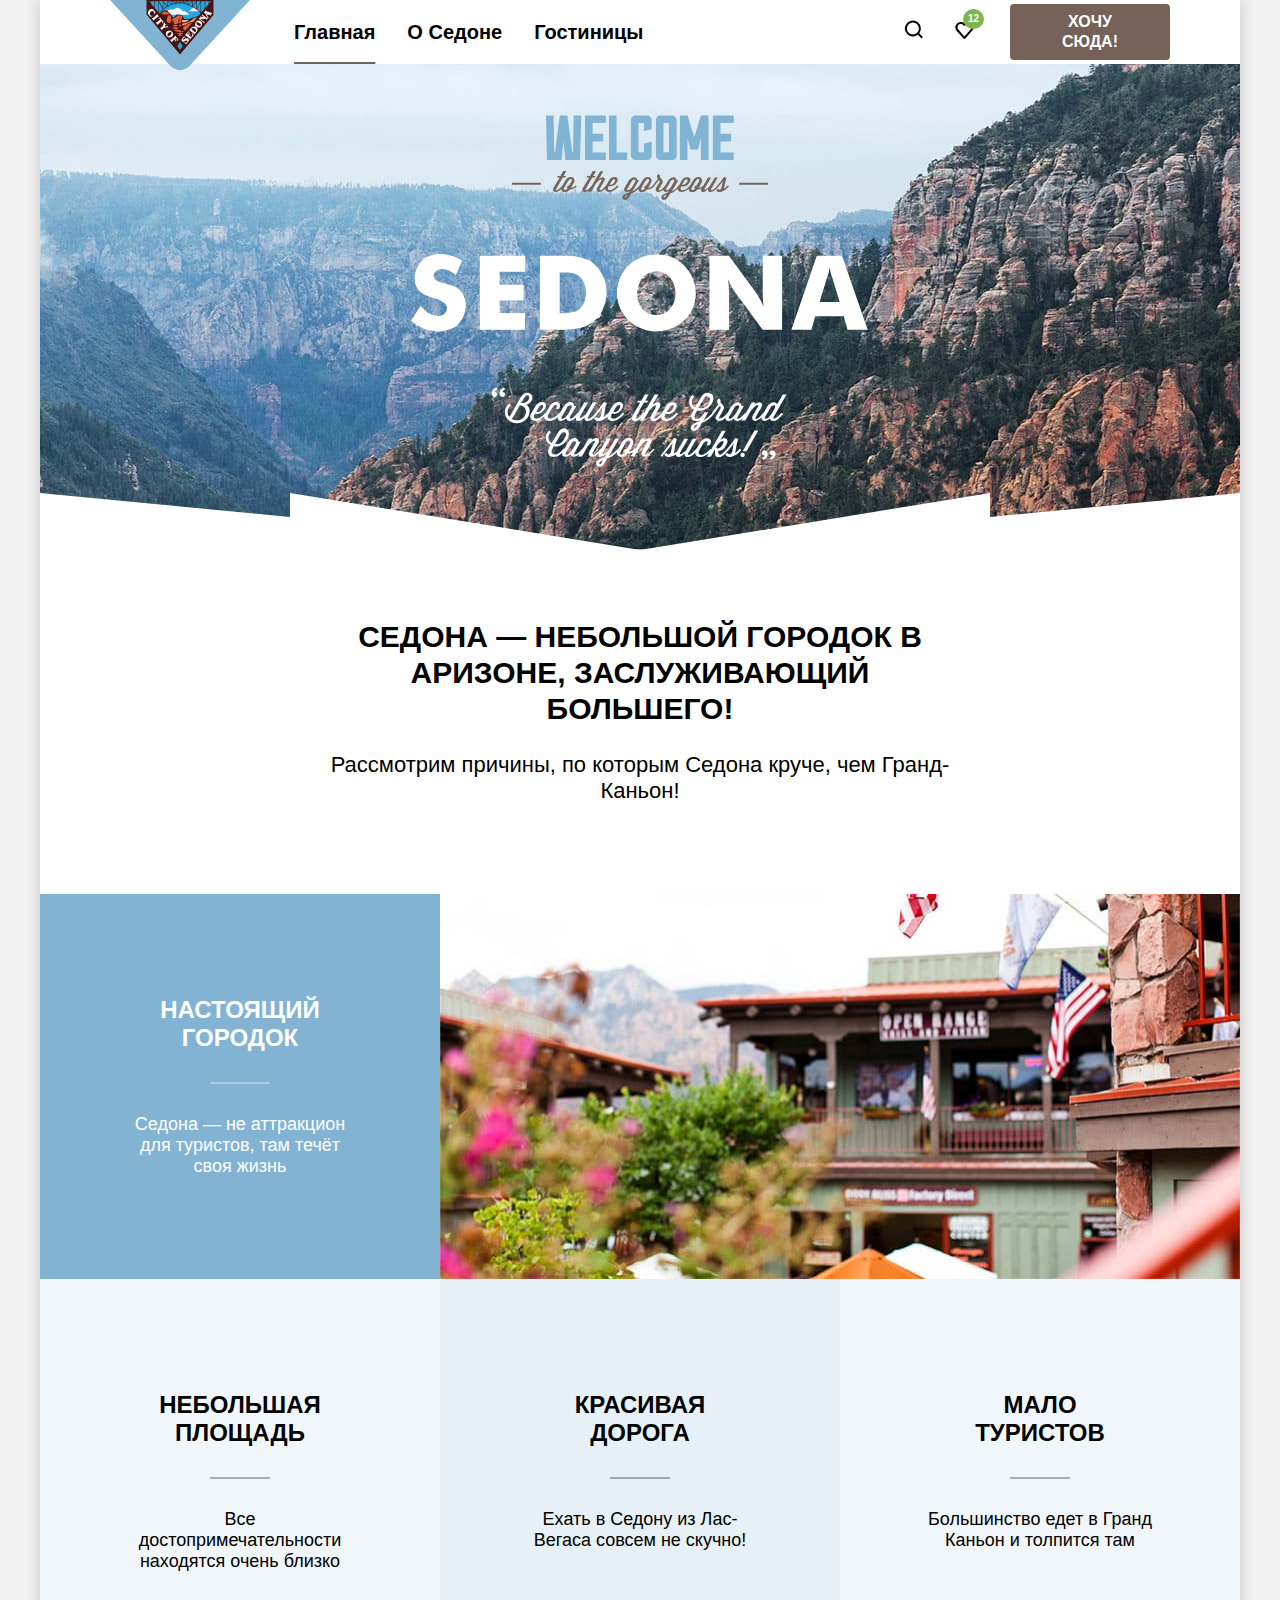
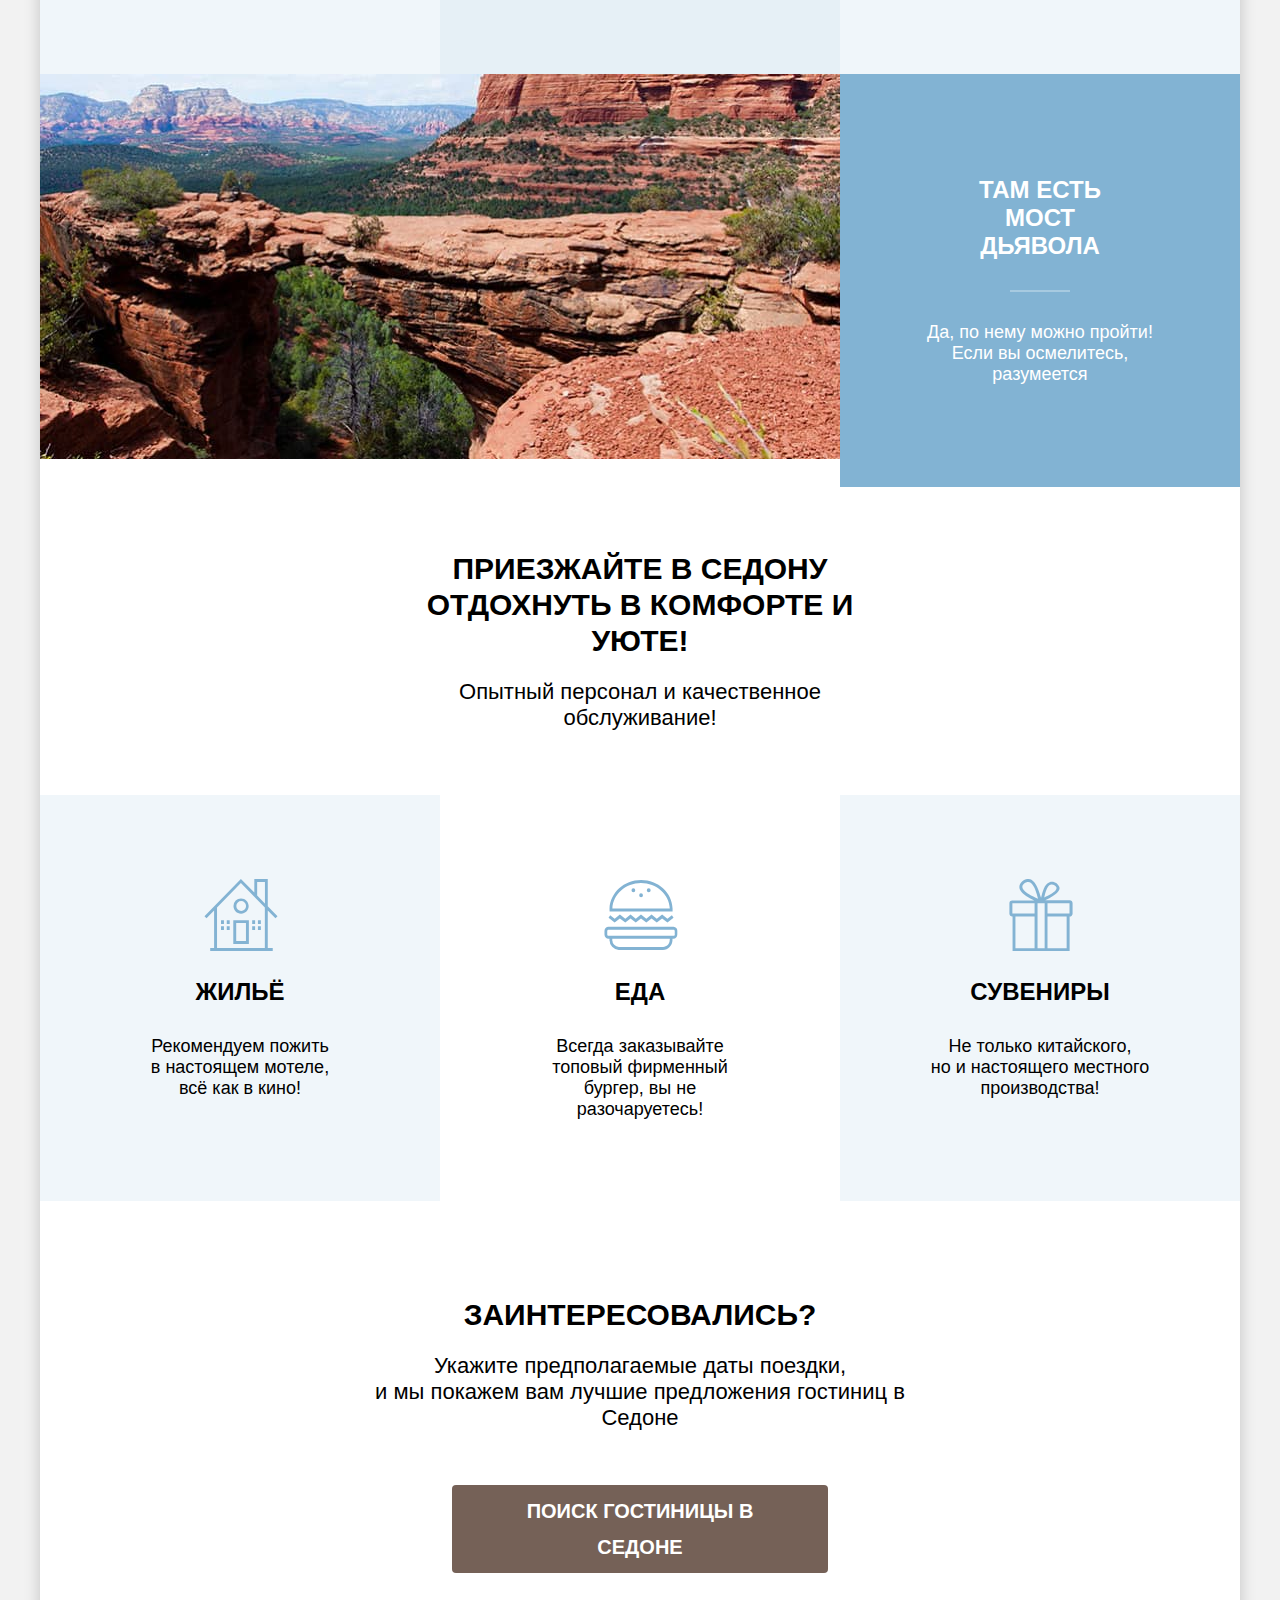
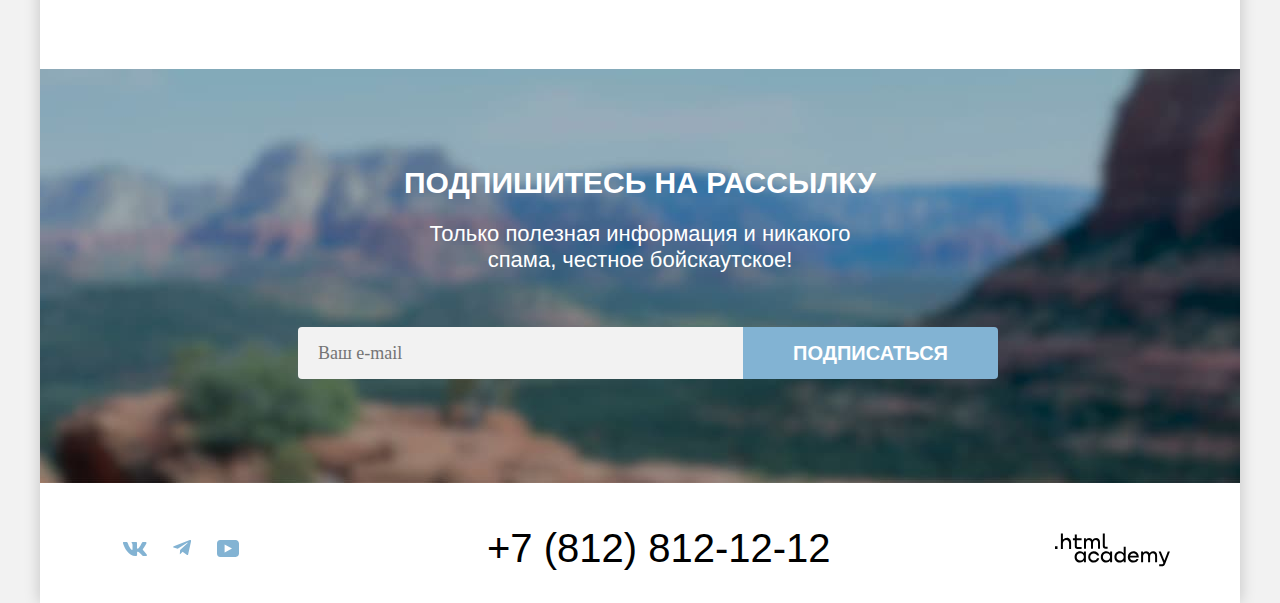
==== commit 78991f38: "интерактивные элементы и модальное окно" ====
--- a/index.html
+++ b/index.html
@@ -219,7 +219,7 @@
         </section>
       </footer>
     </div>
-    <div class="modal-container">
+    <!-- <div class="modal-container">
       <div class="modal">
         <button class="modal-close-button">
           <svg xmlns="http://www.w3.org/2000/svg" aria-hidden="true" focusable="false" width="14" height="14" fill="none" viewBox="0 0 14 14">
@@ -266,7 +266,7 @@
           </form>
         </section>
       </div>
-    </div>
+    </div> -->
   </body>
 
 </html>
--- a/styles/styles.css
+++ b/styles/styles.css
@@ -408,6 +408,9 @@
   text-align: left;
   border: none;
 }
+.hotel-filter-group:nth-child(2){
+  margin-right: 140px;
+}
 .hotel-filter-title{
   font-weight: 700;
   font-size: 20px;
@@ -438,8 +441,8 @@
 .control-mark{
   position: absolute;
   left: 0;
-  width: 20px;
-  height: 20px;
+  width: 17px;
+  height: 17px;
   background: #FFFFFF;
   border-radius: 4px;
   border: 3px solid transparent;
@@ -515,6 +518,7 @@
   background: #F2F2F2;
   font-weight: 700;
   line-height: 24px;
+  font-size: 18px;
   border: none;
   width: 103px;
   font-family: "PT Sans";
@@ -574,6 +578,13 @@
   padding: 9px 23px 8px 22px;
   align-self: center;
 }
+.catalog-line{
+  content: "";
+  height: 1px;
+  background: #E6E6E6;
+  width: 1060px;
+  margin: 40px auto;
+}
 .pagination{
   font-weight: 700;
   font-size: 20px;
@@ -581,7 +592,7 @@
   text-transform: uppercase;
   list-style: none;
   display: flex;
-  margin-left: 70px;
+  margin: 0 0 60px 70px;
   padding: 0;
 }
 .pagination-item:not(:last-child) {
@@ -591,9 +602,9 @@
   background: #82B3D3;
   color:#FFFFFF;
   text-decoration: none;
-  padding: 10px;
+  padding: 12px;
   display: inline-block;
-  min-width: 35px;
+  min-width: 36px;
   border-radius: 4px;
  }
  .pagination-link:hover[href]{
@@ -680,7 +691,7 @@
   line-height: 20px;
   text-transform: uppercase;
   color: #FFFFFF;
-  padding: 8px 50px;
+  padding: 5px 47px;
   background-color: rgba(131, 179, 211, 0);
   border: 3px solid transparent;
 }
@@ -701,36 +712,38 @@
   line-height: 28px;
   color: #000000;
   text-decoration: none;
+}
+.hotel-card-link:hover{
+  box-shadow: 0 0 15px rgba(19, 179, 243, 0.4);
 }
 .hotel-list{
   display: grid;
   grid-template-columns: repeat(3, 340px);
   padding: 0;
   gap: 20px;
-  margin: 0 80px 70px 70px;
+  margin: 0 70px 0 70px;
 }
 .hotel-item{
   list-style-type: none;
   width: 300px;
-  padding: 20px;
+  padding: 19px;
   border: 1px solid #E6E6E6;
   border-radius: 4px;
 }
-.hotel-card-image{
+.hotel-card{
+  margin: 0;
+  text-align: left;
+}
+.hotel-card-price{
+  margin: 0;
+  text-align: right;
+}
+.hotel-card-title{
+  margin: 0;
+  text-align: left;
+  margin-top: 16px;
   margin-bottom: 16px;
-}
-.hotel-card{
-  margin: 0;
-  text-align: left;
-}
-.hotel-card-price{
-  margin: 0;
-  text-align: right;
-}
-.hotel-card-title{
-  margin: 0;
-  text-align: left;
-  margin-bottom: 16px;
+  font-size: 24px;
 }
 .hotel-properties{
   display: grid;
@@ -820,7 +833,7 @@
   fill: rgba(104, 162, 202, 0.3);
 }
 .footer-contacs-phone{
-  padding-top: 7px;
+  padding-top: 5px;
   padding-bottom: 5px;
   padding-left: 27px;
 }
@@ -858,7 +871,7 @@
   justify-content: space-between;
 }
 .hotel-search-result{
-  margin-right: 120px;
+  margin-right: 200px;
 }
 .sorting-list{
   list-style-type: none;
@@ -883,7 +896,7 @@
   display: block;
   width: 16px;
   height: 14px;
-  padding: 17px 16px;
+  padding: 15px 14px;
   border: 2px solid #E5E5E5;
   border-radius: 4px;
 }
@@ -905,9 +918,7 @@
 }
 .select-control{
   width: 292px;
-  font-weight: 400;
   font-size: 18px;
-  line-height: 21px;
   margin-right: 70px;
   padding: 12px 20px;
   padding-right: 40px;
@@ -1150,3 +1161,7 @@
   top: -8px;
   right: 122px;
 }
+.field[placeholder]{
+  font-size: 18px;
+  font-family: 'PT Sans';
+}
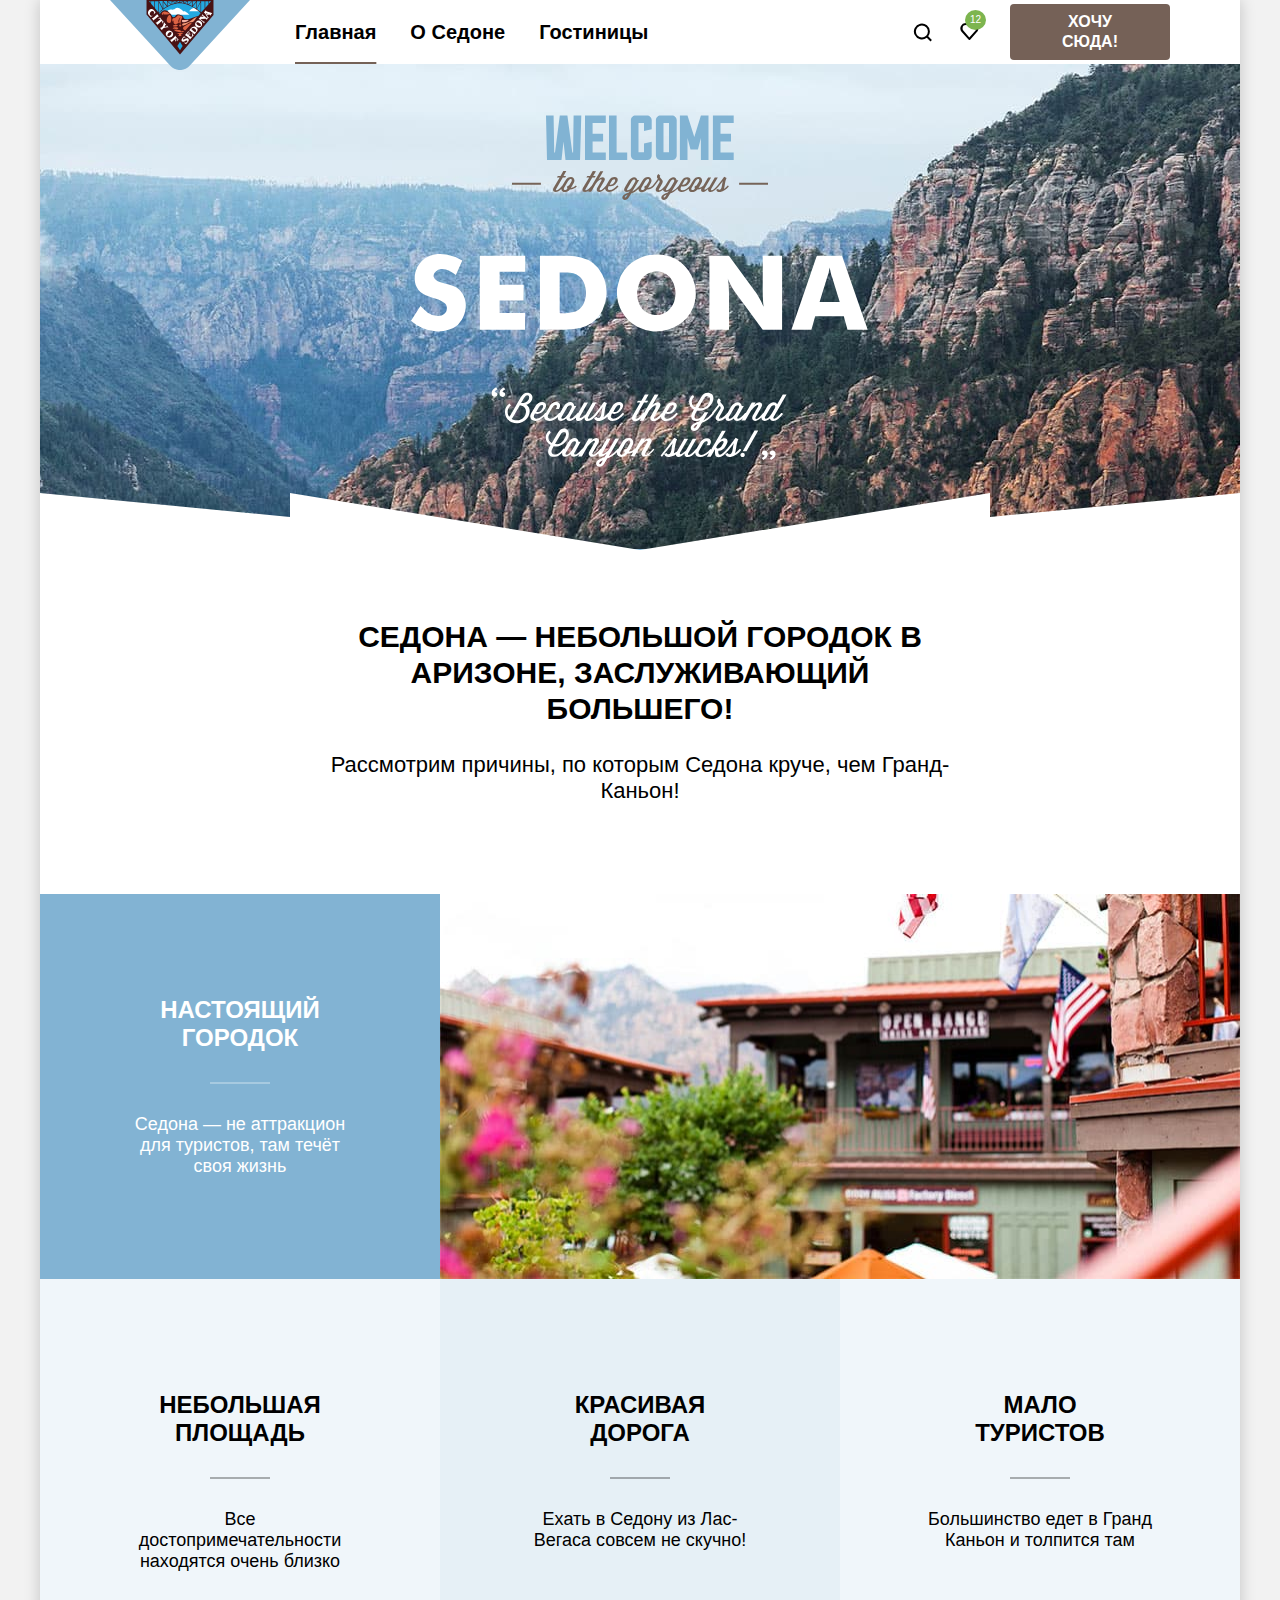
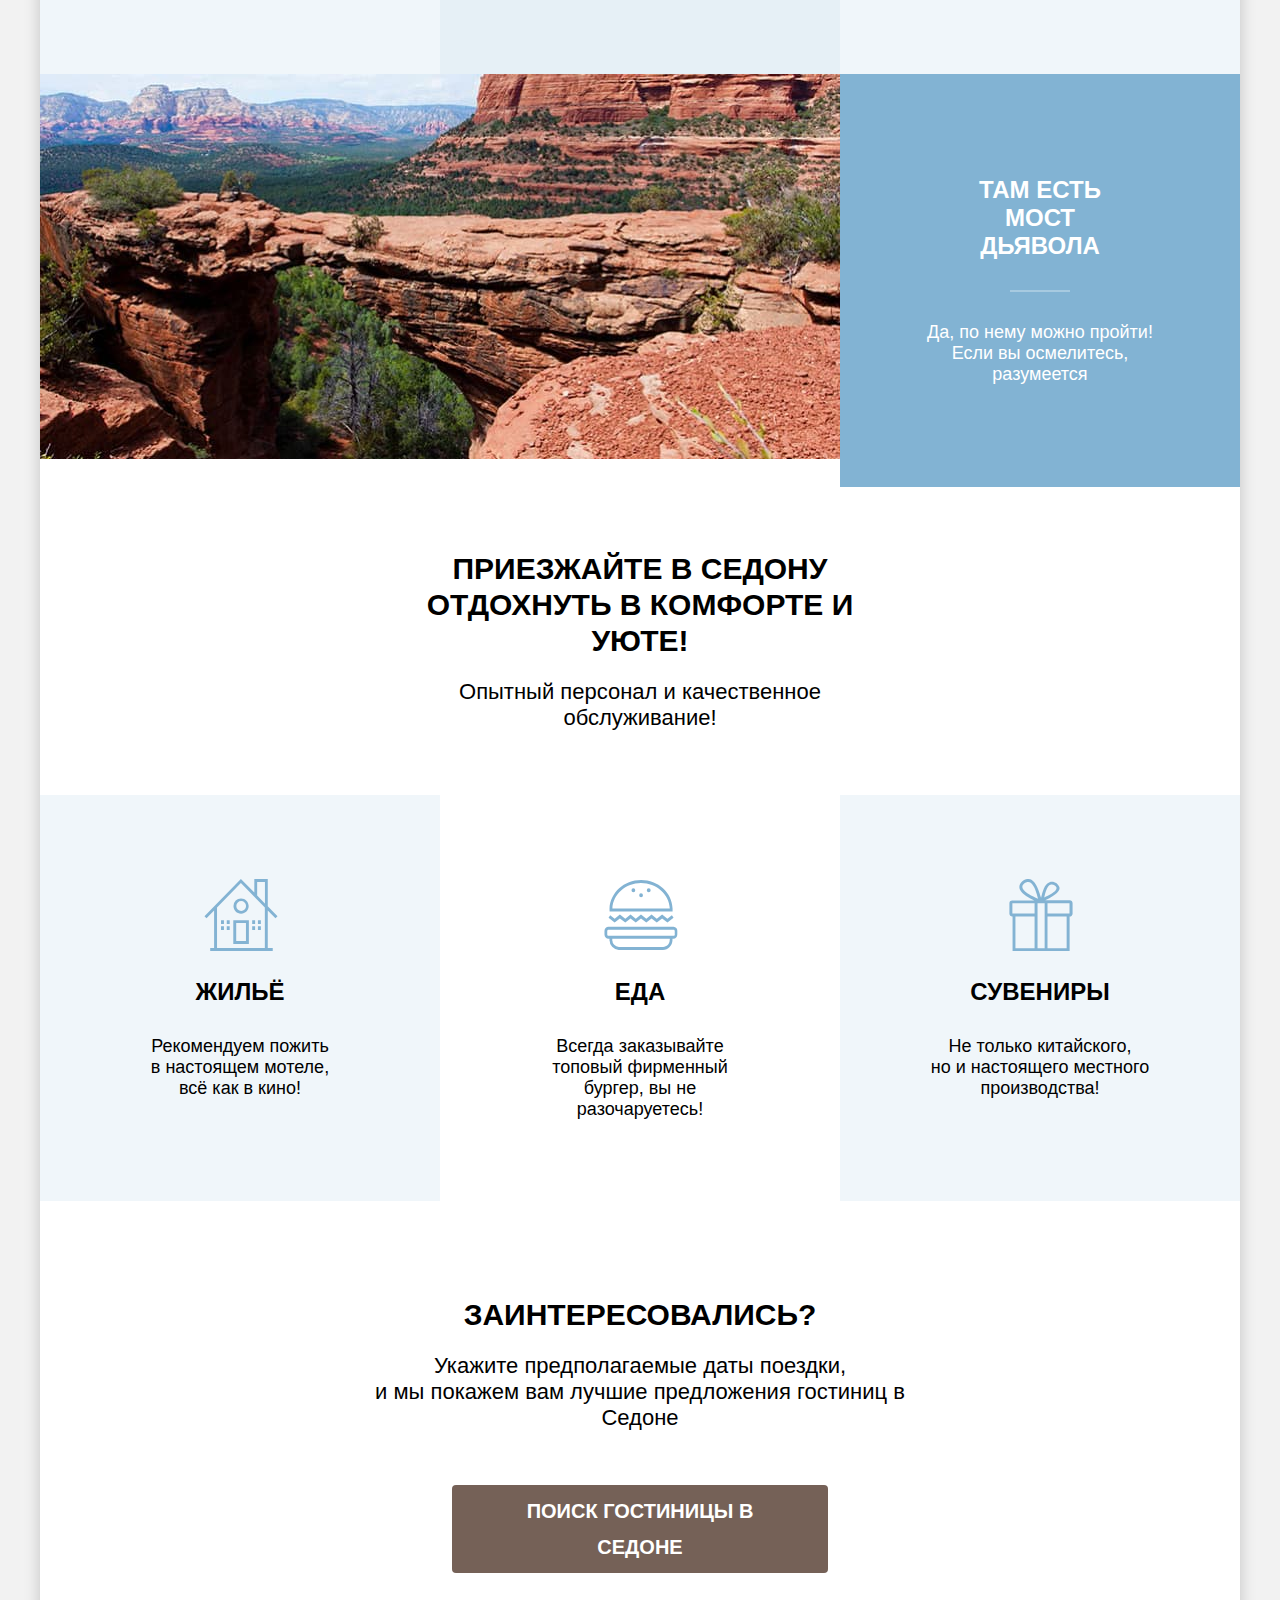
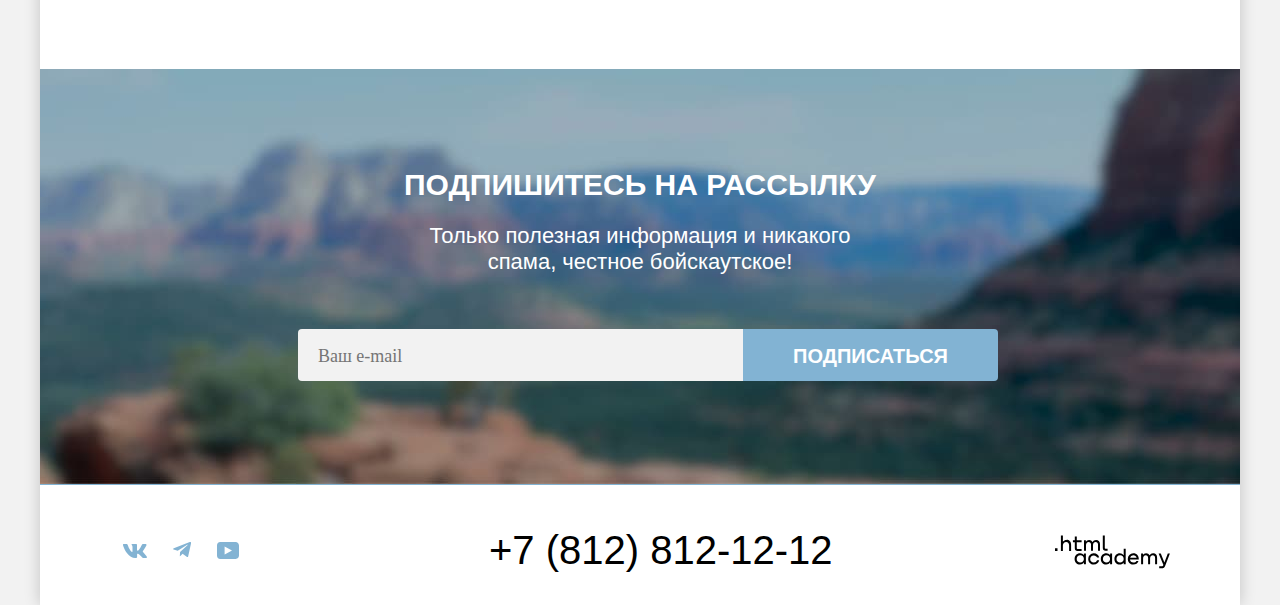
==== commit bcc09608: "модальное окно" ====
--- a/index.html
+++ b/index.html
@@ -26,9 +26,9 @@
               <a class="navigation-link" href="catalog.html">Гостиницы</a>
             </li>
           </ul>
-          <ul class="navigation-list navigation-user">
-            <li class="navigation-item">
-              <a class="navigation-link" href="#">
+          <ul class="navigation-user">
+            <li class="navigation-item">
+              <a class="navigation-user-link" href="#">
                 <svg xmlns="http://www.w3.org/2000/svg" aria-hidden="true" focusable="false" width="19" height="19"
                   fill="none" viewBox="0 0 19 19">
                   <path fill="#000"
@@ -38,7 +38,7 @@
               </a>
             </li>
             <li class="navigation-item">
-              <a class="navigation-link" href="#">
+              <a class="navigation-user-link" href="#">
                 <svg xmlns="http://www.w3.org/2000/svg" aria-hidden="true" focusable="false" width="19" height="17"
                   fill="none" viewBox="0 0 19 17">
                   <path fill="#000"
@@ -219,7 +219,7 @@
         </section>
       </footer>
     </div>
-    <!-- <div class="modal-container">
+    <div class="modal-container modal-container-close">
       <div class="modal">
         <button class="modal-close-button">
           <svg xmlns="http://www.w3.org/2000/svg" aria-hidden="true" focusable="false" width="14" height="14" fill="none" viewBox="0 0 14 14">
@@ -231,22 +231,28 @@
           <h2 class="modal-title">Поиск гостиницы в Седоне</h2>
           <form class="modal-form" action="https://echo.htmlacademy.ru/" method="post">
             <p class="field-group">
-              <span class="modal-date arrival">Дата Заезда:</span>
-              <input class="date-form" type="date"  name="date">
-              <span class="modal-form-comment-arrival">Мы не можем отправить вас в прошлое.</span>
+              <label class="modal-date arrival">Дата Заезда:</label>
+              <input class="date-form" type="text"  name="date" placeholder="27 апреля 2020">
+              <span class="modal-form-comment-arrival modal-form-error">Мы не можем отправить вас в прошлое.</span>
+              <button class="modal-date-button"></button>
             </p>
             <p class="field-group">
-              <span class="modal-date departure">Дата Выезда:</span>
-              <input class="date-form" type="date"  name="date">
-              <span class="modal-form-comment-departure">На эти даты есть свободные номера. Пока есть.</span>
-            </p>
-            <div class="person">
-              <div class="person-adult">
-                <span class="adult">Взрослые:</span>
-                <input class="person-form" type="number" name="number" placeholder="2">
-               </div>
-               <div class="person-children">
-                <span class="children">Дети:</span>
+              <label class="modal-date departure">Дата Выезда:</label>
+              <input class="date-form" type="text"  name="date" placeholder="1 сентября 2023">
+              <span class="modal-form-comment-departure">На эти даты есть свободные номера. Пока есть. </span>
+              <button class="modal-date-button"></button>
+            </p>
+            <div class="person" >
+              <div class="person-container">
+                <label class="adult" for="adult">Взрослые:</label>
+                <div class="adult-container">
+                  <button class="modal-minus"></button>
+                  <input class="person-form" type="number" name="number" id="adult" placeholder="2">
+                  <button class="modal-plus"></button>
+                </div>
+              </div>
+               <div class="person-container">
+                <label class="children" for="children">Дети:</label>
                 <span class="tooltip">
                   <button class="tooltip-toggle" type="button">
                     <svg class="tooltip-image" xmlns="http://www.w3.org/2000/svg" aria-hidden="true" focusable="false" width="20" height="20" fill="none" viewBox="0 0 20 20">
@@ -259,14 +265,18 @@
                     </svg>
                   </span>
                   </span>
-                <input class="person-form" type="number" name="number" placeholder="2">
+                  <div class="adult-container">
+                    <button class="modal-minus"></button>
+                    <input class="person-form" type="number" name="number" id="children" placeholder="2">
+                    <button class="modal-plus"></button>
+                  </div>
                </div>
             </div>
             <button class="button-search" type="button">Найти</button>
           </form>
         </section>
       </div>
-    </div> -->
+    </div>
   </body>
 
 </html>
--- a/styles/styles.css
+++ b/styles/styles.css
@@ -53,6 +53,9 @@
 }
 .navigation-user{
   max-width: 350px;
+  display: flex;
+  align-items: center;
+  margin: 0;
 }
 .page-container{
   position: relative;
@@ -75,9 +78,16 @@
   font-weight: 700;
   color:#000000;
   text-decoration: none;
-  padding: 17px 13px;
+  padding: 16px 14px;
   display: block;
   border: 3px solid transparent;
+}
+.navigation-user-link{
+  position: relative;
+  padding: 18px 11px;
+  border: 3px solid transparent;
+  display: block;
+  height: 18px;
 }
 .navigation-link:hover{
   opacity: 0.3;
@@ -88,6 +98,17 @@
   outline: none;
 }
 .navigation-link:active{
+  opacity: 0.1;
+}
+.navigation-user-link:hover{
+  opacity: 0.3;
+}
+.navigation-user-link:focus{
+  border: 3px solid #83B3D3;
+  border-radius: 4px;
+  outline: none;
+}
+.navigation-user-link:active{
   opacity: 0.1;
 }
 .navigation-link-current{
@@ -99,13 +120,14 @@
   position: absolute;
   font-size: 10px;
   line-height: 10px;
+  font-weight: 400;
   color: #FFFFFF;
   background: #7DB54F;
   border-radius: 50%;
   min-width: 11px;
   padding: 5px;
-  right: 3px;
-  top: 6px
+  right: 4px;
+  top: 5px
 }
 .navigation-link-button{
   color:#FFFFFF;
@@ -120,7 +142,7 @@
   padding: 8px 34px;
   border-radius: 4px;
   box-sizing: border-box;
-  margin-left: 20px;
+  margin-left: 17px;
 }
 .navigation-link-button:hover{
   background: #615048;
@@ -307,7 +329,7 @@
   width: 684px;
   margin: 0 auto;
   padding-bottom: 104px;
-  padding-top: 96px;
+  padding-top: 98px;
 }
 .newsletter-form{
   width: 700px;
@@ -322,12 +344,9 @@
   background: #F2F2F2;
   border-radius: 4px 0 0 4px;
   align-items: center;
-  padding: 14px 20px;
+  padding: 15px 20px 13px 20px;
   line-height: 24px;
   border: 0;
-}
-.field::placeholder{
-  line-height: 24px;
 }
 .page-title{
   text-transform: uppercase;
@@ -350,7 +369,7 @@
   color: #FFFFFF;
   background-color: #82B3D3;
   padding:35px 70px 70px 70px;
-  background-size: 100% auto;
+  background-size: cover;
  }
  .inner-header{
   margin:0;
@@ -361,15 +380,14 @@
   font-size: 60px;
   line-height: 78px;
   margin: 0;
-  margin-bottom: 8px;
-  align-self: flex-start;
+  margin-bottom: 7px;
 }
 .breadcrumbs{
   font-size: 16px;
   display: flex;
   margin: 0;
   padding: 0;
-  margin-bottom: 40px;
+  margin-bottom: 41px;
   align-items: center;
   gap: 10px;
 }
@@ -381,12 +399,11 @@
 }
 .breadcrumbs-link:focus{
   color: rgba(255, 255, 255, 0.3);
-  outline: none;
-  border: 3px solid #83B3D3;
+  outline: 3px solid #83B3D3;
 }
 .breadcrumbs-item-main{
   display: block;
-  border: 3px solid transparent;
+
 }
 .breadcrumbs-item-main:hover path{
   fill:rgba(255, 255, 255, 0.3);
@@ -399,24 +416,24 @@
   background-position: center right;
   background-size: 8px 20px;
   background-repeat: no-repeat;
-  padding-right: 18px;
+  padding-right: 19px;
 }
 .hotel-filter-group{
   margin:0;
   padding: 0;
-  margin-right: 70px;
+  margin-right: 66px;
   text-align: left;
   border: none;
 }
 .hotel-filter-group:nth-child(2){
-  margin-right: 140px;
+  margin-right: 137px;
 }
 .hotel-filter-title{
   font-weight: 700;
   font-size: 20px;
   line-height: 24px;
   width: 150px;
-  margin-bottom: 32px;
+  margin-bottom: 33px;
 }
 .hotel-filter-list{
   margin: 0;
@@ -433,7 +450,7 @@
 .control{
   position: relative;
   display: block;
-  padding-left: 36px;
+  padding-left: 37px;
 }
 .control:hover{
   opacity: 0.6;
@@ -441,11 +458,10 @@
 .control-mark{
   position: absolute;
   left: 0;
-  width: 17px;
-  height: 17px;
+  width: 20px;
+  height: 20px;
   background: #FFFFFF;
   border-radius: 4px;
-  border: 3px solid transparent;
 }
 .control-input[type="checkbox"]:checked +.control-mark{
   background-image:url("/images/icons/check-mark.svg");
@@ -461,7 +477,7 @@
   background-position: center;
 }
 .control-input:focus +.control-mark{
-  border: 3px solid #83B3D3;
+  outline: 3px solid #83B3D3;
 }
 .range{
   font-weight: 700;
@@ -479,11 +495,12 @@
  .range-scale {
   position: relative;
   height: 4px;
-  background-color: #FFFFFF;
+  background-color: rgb(256,256, 256, 0.3)
 }
 .range-bar {
   position: absolute;
   height: 4px;
+  background: #ffffff;
 }
 .range-name{
   margin-bottom: 32px;
@@ -497,7 +514,6 @@
   border-radius: 5px;
   cursor: pointer;
   border: none;
-
 }
 .toggle-min{
   top: -8px;
@@ -523,12 +539,31 @@
   width: 103px;
   font-family: "PT Sans";
 }
+.range-input:hover{
+  background: #E6E6E6;
+}
+.range-input:focus{
+  background: #E6E6E6;
+  outline: 2px solid #68A2CA;
+}
 .range-input-min{
   border-radius: 4px 0 0 4px;
   margin-right: 2px;
 }
 .range-input-max{
   border-radius: 0 4px 4px 0;
+}
+.catalog-filter-label{
+  position: relative;
+}
+.price-from-to{
+  position: absolute;
+  top: 13px;
+  right: 21px;
+  font-weight: 400;
+  font-size: 18px;
+  color: #000000;
+  opacity: 0.3;
 }
 .filter-button{
   display: flex;
@@ -556,6 +591,7 @@
   text-decoration: none;
   padding: 8px 26px;
   align-self: center;
+  text-transform: uppercase;
 }
 .hotel-card-button:hover{
   background: #615048;
@@ -575,7 +611,7 @@
   background: #F2F2F2;
   margin: 0;
   border-radius: 4px;
-  padding: 9px 23px 8px 22px;
+  padding: 10px 18px 8px 22px;
   align-self: center;
 }
 .catalog-line{
@@ -583,7 +619,7 @@
   height: 1px;
   background: #E6E6E6;
   width: 1060px;
-  margin: 40px auto;
+  margin: 39px auto;
 }
 .pagination{
   font-weight: 700;
@@ -603,6 +639,7 @@
   color:#FFFFFF;
   text-decoration: none;
   padding: 12px;
+  padding-top: 11px;
   display: inline-block;
   min-width: 36px;
   border-radius: 4px;
@@ -626,11 +663,10 @@
 }
 .newsletter-button{
   background: #82B3D3;
-  font-weight: 700;
   font-size: 20px;
   line-height: 36px;
   color: #FFFFFF;
-  padding: 8px 50px;
+  padding: 9px 50px 7px 50px;
   border-radius: 0 4px 4px 0;
 }
 .newsletter-button:hover{
@@ -714,13 +750,16 @@
   text-decoration: none;
 }
 .hotel-card-link:hover{
-  box-shadow: 0 0 15px rgba(19, 179, 243, 0.4);
+  opacity: 0.3;
+}
+.hotel-card-link:focus{
+  opacity: 0.3;
 }
 .hotel-list{
   display: grid;
   grid-template-columns: repeat(3, 340px);
   padding: 0;
-  gap: 20px;
+  gap: 17px 20px;
   margin: 0 70px 0 70px;
 }
 .hotel-item{
@@ -741,8 +780,8 @@
 .hotel-card-title{
   margin: 0;
   text-align: left;
-  margin-top: 16px;
-  margin-bottom: 16px;
+  margin-top: 12px;
+  margin-bottom: 17px;
   font-size: 24px;
 }
 .hotel-properties{
@@ -753,7 +792,7 @@
 .button-favorite{
   background: #82B3D3;
   align-self: center;
-  padding: 8px 20px;
+  padding: 8px;
 }
 .button-favorite:hover{
   background: #68A2CA;
@@ -807,13 +846,13 @@
   width: 20px;
 }
 .hotel-stars-2 {
-  width: 39px;
+  width: 42px;
 }
 .hotel-stars-3 {
-  width: 61px;
+  width: 66px;
 }
 .hotel-stars-4 {
-  width: 83px;
+  width: 89px;
 }
 .hotel-stars-5 {
   width: 106px;
@@ -835,7 +874,7 @@
 .footer-contacs-phone{
   padding-top: 5px;
   padding-bottom: 5px;
-  padding-left: 27px;
+  padding-left: 29px;
 }
 .htmlacademy-logo:hover path{
   fill: #756157;
@@ -918,10 +957,10 @@
 }
 .select-control{
   width: 292px;
+  font-family: 'PT Sans';
   font-size: 18px;
-  margin-right: 70px;
+  line-height: 21px;
   padding: 12px 20px;
-  padding-right: 40px;
   border: 2px solid #E5E5E5;
   border-radius: 4px;
   appearance: none;
@@ -991,6 +1030,9 @@
   font-size: 20px;
   line-height: 24px;
 }
+.modal-container-close{
+  display: none;
+}
 .modal {
   position: relative;
   margin: auto;
@@ -1030,16 +1072,18 @@
   text-transform: uppercase;
   margin: 0;
   margin-bottom: 64px;
+  max-width: 500px;
 }
 .modal-date{
-  margin-right: 24px;
+  margin-right: 21px;
 }
 .departure{
   margin-right: 18px;
 }
 .field-group{
   margin: 0;
-
+  margin-bottom: 23px;
+  position: relative;
 }
 .date-form{
   width: 394px ;
@@ -1050,15 +1094,19 @@
   font-size: 18px;
   line-height: 24px;
   margin-bottom: 4px;
+  color: #000000;
 }
 .date-form:hover{
   background: #E6E6E6;
-
 }
 .date-form:focus{
   background: #E6E6E6;
   border: 3px solid #83B3D3;
   outline: none;
+}
+.date-form[placeholder]{
+  font-family: 'PT Sans';
+  color: #000000;
 }
 .modal-form-comment-arrival{
   display: block;
@@ -1066,14 +1114,14 @@
   font-weight: 400;
   font-size: 16px;
   line-height: 21px;
+}
+.modal-form-error{
   color: #FF5757;
-  margin-bottom: 23px;
 }
 .modal-form-comment-departure{
   display: block;
   margin-left: 157px;
   color: #333333;
-  margin-bottom: 23px;
   font-weight: 400;
   font-size: 16px;
   line-height: 21px;
@@ -1082,6 +1130,10 @@
   display: flex;
   justify-content: space-between;
   margin-bottom: 48px;
+}
+.person-container{
+  display: flex;
+  align-items: center;
 }
 .adult{
   margin-right: 46px;
@@ -1094,9 +1146,8 @@
   line-height: 20px;
   color: #000000;
   background: #F2F2F2;
-  border-radius: 4px;
   border: 3px solid transparent;
-  width: 90px;
+  width: 11px;
 }
 .person-form:hover{
   background: #E6E6E6;
@@ -1131,6 +1182,9 @@
 .button-search:active{
   background: #82B3D3;
   color: rgba(255, 255, 255, 0.3);
+}
+.tooltip{
+  position: relative;
 }
 .tooltip-toggle{
   width: 26px;
@@ -1151,10 +1205,10 @@
   box-shadow: 0 15px 30px rgba(0, 0, 0, 0.3);
   border-radius: 10px;
   width: 216px;
-  padding: 15px 18px 18px 22px;
+  padding: 23px 18px 18px 22px;
   position: absolute;
-  bottom: 35px;
-  right: 112px;
+  top: 40px;
+  right: -68px;
 }
 .tooltip-arrow{
   position: absolute;
@@ -1165,3 +1219,34 @@
   font-size: 18px;
   font-family: 'PT Sans';
 }
+.modal-date-button{
+  background-image: url("/images/icons/modal-date.svg");
+  background-repeat: no-repeat;
+  width: 16px;
+  height: 15px;
+  border: none;
+  position: absolute;
+  top: 16px;
+  right: 22px;
+}
+.modal-minus{
+  background-image: url("/images/icons/modal-minus.svg");
+  background-repeat: no-repeat;
+  background-position: center;
+  border: none;
+  padding: 23px 20px;
+  border-radius: 4px 0 0 4px;
+}
+.adult-container{
+  background: #F2F2F2;
+  display: flex;
+  border-radius: 4px;
+}
+.modal-plus{
+  background-image: url("/images/icons/modal-plus.svg");
+  background-repeat: no-repeat;
+  background-position: center;
+  border: none;
+  padding: 23px 20px;
+  border-radius: 0 4px 4px 0;
+}
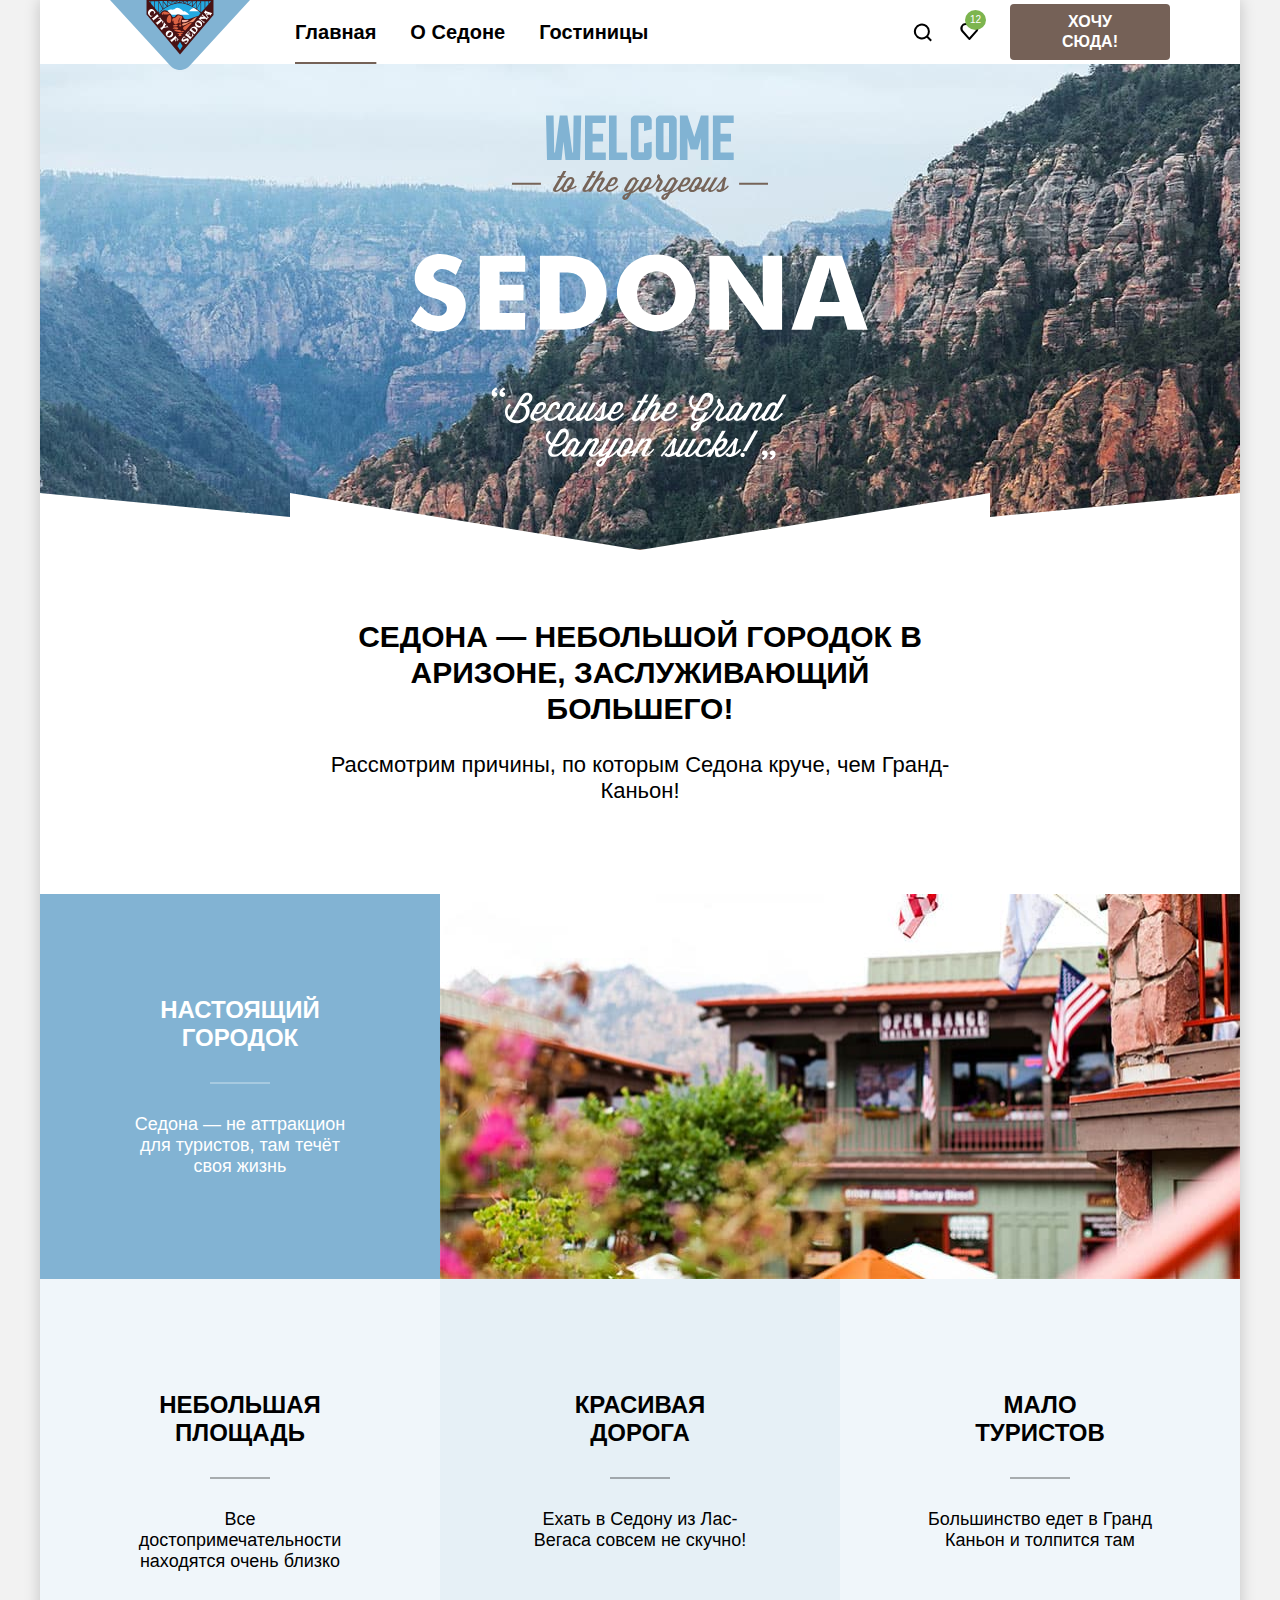
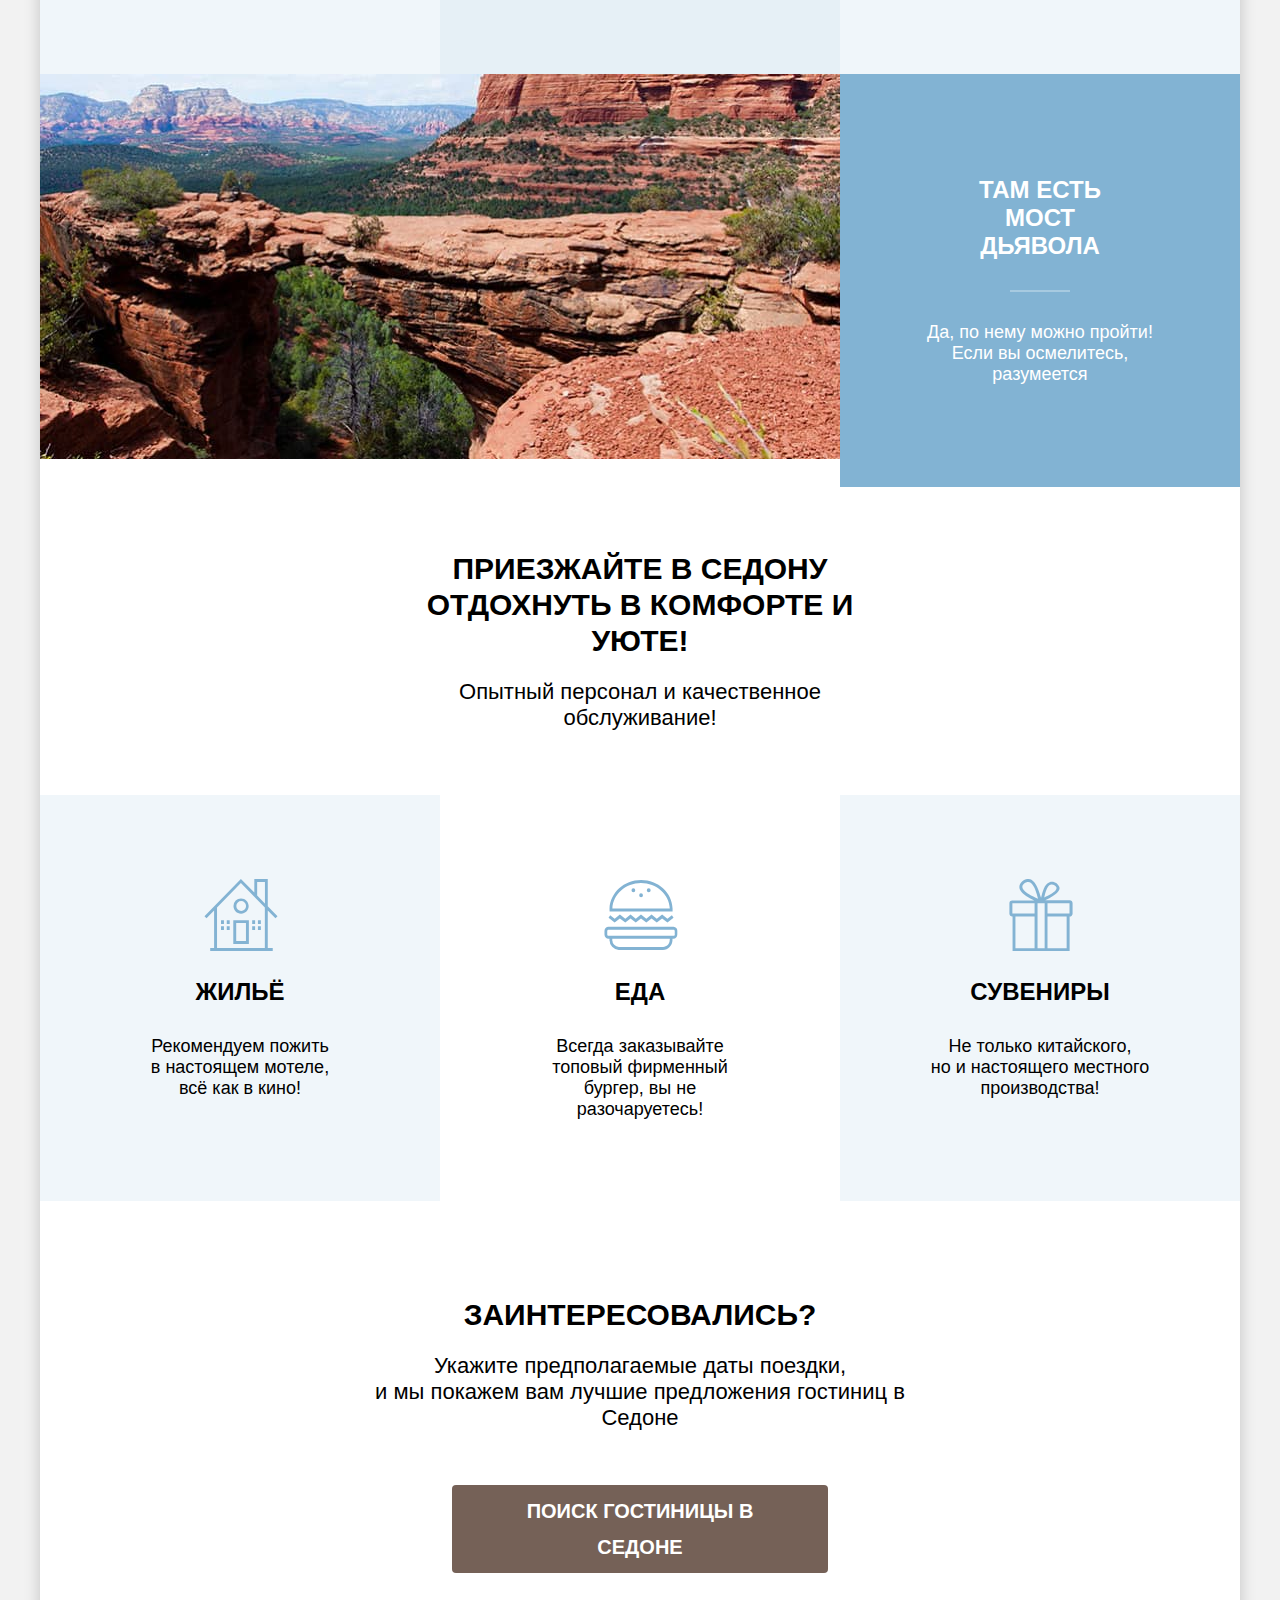
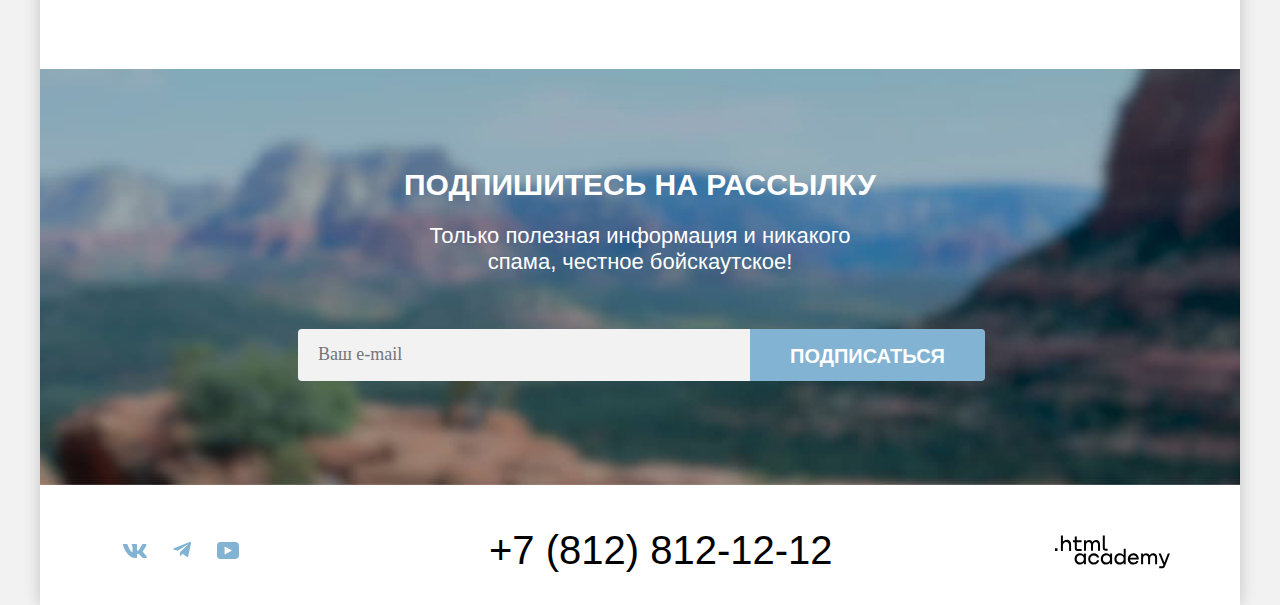
==== commit 81db3c57: "Merge pull request #10 from Tkachenko88/master" ====
--- a/index.html
+++ b/index.html
@@ -2,9 +2,10 @@
 <html lang="ru">
 
   <head>
-    <meta charset="utf-8" />
+    <meta charset="utf-8">
     <title>HTML Academy: Седона</title>
-    <link rel="stylesheet" href="styles/styles.css" />
+    <link rel="stylesheet" href="styles/styles.css">
+    <link rel="icon" href="/favicon/favicon.ico">
   </head>
 
   <body>
@@ -13,7 +14,7 @@
         <nav class="navigation">
           <a class="navigation-logo" href="index.html">
             <img class="page-header-logo" alt="Логотип города «Седона»." src="/images/sedona-logo.svg" width="140"
-              height="70" />
+              height="70">
           </a>
           <ul class="navigation-list">
             <li class="navigation-item">
@@ -57,7 +58,7 @@
       <main class="main-container">
         <section class="hero">
           <h1 class="visually-hidden">Добро пожаловать в Седону</h1>
-          <img class="tagline" src="/images/welcome.svg" width="458" height="352" alt="Логотип Седона" />
+          <img class="tagline" src="/images/welcome.svg" width="458" height="352" alt="Логотип Седона">
         </section>
         <section class="advantages">
           <div class="advantages-main">
@@ -76,7 +77,7 @@
               </p>
             </li>
             <li class="advantages-item advantages-item-image">
-              <img src="/images/advantages-photo-1.jpg" width="800" height="385" alt="картинка города Седона" />
+              <img src="/images/advantages-photo-1.jpg" width="800" height="385" alt="картинка города Седона">
             </li>
             <li class="advantages-item light-blue">
               <h3 class="advantages-title title-hight">Небольшая площадь</h3>
@@ -97,10 +98,10 @@
               </p>
             </li>
             <li class="advantages-item-image advantages-item">
-              <img src="/images/advantages-photo-2.jpg" width="800" height="385" alt="картинка каньона" />
+              <img src="/images/advantages-photo-2.jpg" width="800" height="385" alt="картинка каньона">
             </li>
             <li class="advantages-item blue">
-              <h3 class="advantages-title">Там есть<br />мост дьявола</h3>
+              <h3 class="advantages-title">Там есть<br>мост дьявола</h3>
               <p class="advantages-description">
                 Да, по нему можно пройти! Если вы осмелитесь, разумеется
               </p>
@@ -120,21 +121,21 @@
             <li class="advice-item house">
               <h3 class="advice-item-title">Жильё</h3>
               <p class="advice-item-description">
-                Рекомендуем пожить <br />в настоящем мотеле,<br />
+                Рекомендуем пожить <br>в настоящем мотеле,<br>
                 всё как в кино!
               </p>
             </li>
             <li class="advice-item food">
               <h3 class="advice-item-title">Еда</h3>
               <p class="advice-item-description">
-                Всегда заказывайте <br />топовый фирменный бургер, вы не
+                Всегда заказывайте <br>топовый фирменный бургер, вы не
                 разочаруетесь!
               </p>
             </li>
             <li class="advice-item souvenirs">
               <h3 class="advice-item-title">Сувениры</h3>
               <p class="advice-item-description">
-                Не только китайского,<br />
+                Не только китайского,<br>
                 но и настоящего местного производства!
               </p>
             </li>
@@ -143,7 +144,7 @@
         <section class="searching-form">
           <h2 class="searching-form-title">Заинтересовались?</h2>
           <p class="searching-form-description">
-            Укажите предполагаемые даты поездки,<br />
+            Укажите предполагаемые даты поездки,<br>
             и мы покажем вам лучшие предложения гостиниц в Седоне
           </p>
           <a class="searching-button" href="index.html">
@@ -159,7 +160,7 @@
             <form class="newsletter-form" action="https://echo.htmlacademy.ru/" method="post">
               <label class="visually-hidden" for="newsletter-email">Email</label>
               <input class="field" placeholder="Ваш e-mail" type="email" name="newsletter-email" id="newsletter-email"
-                required />
+                required>
               <button class="button newsletter-button" type="submit">
                 <span class="subscribe">Подписаться</span>
               </button>
@@ -231,14 +232,14 @@
           <h2 class="modal-title">Поиск гостиницы в Седоне</h2>
           <form class="modal-form" action="https://echo.htmlacademy.ru/" method="post">
             <p class="field-group">
-              <label class="modal-date arrival">Дата Заезда:</label>
-              <input class="date-form" type="text"  name="date" placeholder="27 апреля 2020">
+              <label class="modal-date arrival" for="arrival">Дата Заезда:</label>
+              <input class="date-form" type="text" id="arrival" name="date" placeholder="27 апреля 2020" required>
               <span class="modal-form-comment-arrival modal-form-error">Мы не можем отправить вас в прошлое.</span>
               <button class="modal-date-button"></button>
             </p>
             <p class="field-group">
-              <label class="modal-date departure">Дата Выезда:</label>
-              <input class="date-form" type="text"  name="date" placeholder="1 сентября 2023">
+              <label class="modal-date departure" for="departure">Дата Выезда:</label>
+              <input class="date-form" type="text" id="departure" name="date" placeholder="1 сентября 2023" required>
               <span class="modal-form-comment-departure">На эти даты есть свободные номера. Пока есть. </span>
               <button class="modal-date-button"></button>
             </p>
@@ -246,9 +247,17 @@
               <div class="person-container">
                 <label class="adult" for="adult">Взрослые:</label>
                 <div class="adult-container">
-                  <button class="modal-minus"></button>
-                  <input class="person-form" type="number" name="number" id="adult" placeholder="2">
-                  <button class="modal-plus"></button>
+                  <button class="modal-minus">
+                    <svg xmlns="http://www.w3.org/2000/svg" aria-hidden="true" focusable="false" width="20" height="20" fill="none" viewBox="0 0 20 20">
+                      <path fill="#000" fill-opacity=".3" d="M3 9v2h14V9H3Z">
+                    </svg>
+                  </button>
+                  <input class="person-form" type="number" name="number" id="adult" placeholder="2" required>
+                  <button class="modal-plus">
+                    <svg xmlns="http://www.w3.org/2000/svg" aria-hidden="true" focusable="false" width="20" height="20" fill="none" viewBox="0 0 20 20">
+                      <path fill="#756157" fill-opacity=".3" d="M17 9h-6V3H9v6H3v2h6v6h2v-6h6V9Z">
+                    </svg>
+                  </button>
                 </div>
               </div>
                <div class="person-container">
@@ -266,9 +275,17 @@
                   </span>
                   </span>
                   <div class="adult-container">
-                    <button class="modal-minus"></button>
-                    <input class="person-form" type="number" name="number" id="children" placeholder="2">
-                    <button class="modal-plus"></button>
+                    <button class="modal-minus">
+                      <svg xmlns="http://www.w3.org/2000/svg" aria-hidden="true" focusable="false" width="20" height="20" fill="none" viewBox="0 0 20 20">
+                        <path fill="#000" fill-opacity=".3" d="M3 9v2h14V9H3Z"/>
+                      </svg>
+                    </button>
+                    <input class="person-form" type="number" name="number" id="children" placeholder="2" required>
+                    <button class="modal-plus">
+                      <svg xmlns="http://www.w3.org/2000/svg" aria-hidden="true" focusable="false" width="20" height="20" fill="none" viewBox="0 0 20 20">
+                        <path fill="#756157" fill-opacity=".3" d="M17 9h-6V3H9v6H3v2h6v6h2v-6h6V9Z">
+                      </svg>
+                    </button>
                   </div>
                </div>
             </div>
--- a/styles/styles.css
+++ b/styles/styles.css
@@ -24,14 +24,21 @@
   color:#000000;
   height: 100%;
   background: #F2F2F2;
+  min-width: 1200px;
 }
 .main-container{
-  flex-grow: 1;
+  -webkit-box-flex: 1;
+      -ms-flex-positive: 1;
+          flex-grow: 1;
 }
 .navigation{
   min-height: 64px;
-  display: flex;
-  justify-content: space-between;
+  display: -webkit-box;
+  display: -ms-flexbox;
+  display: flex;
+  -webkit-box-pack: justify;
+      -ms-flex-pack: justify;
+          justify-content: space-between;
   width: 1060px;
   margin: 0 auto;
 
@@ -45,28 +52,43 @@
 .navigation-list{
   margin:0;
   max-width: 550px;
-  display: flex;
-  align-items: center;
-  flex-wrap: wrap;
+  display: -webkit-box;
+  display: -ms-flexbox;
+  display: flex;
+  -webkit-box-align: center;
+      -ms-flex-align: center;
+          align-items: center;
+  -ms-flex-wrap: wrap;
+      flex-wrap: wrap;
   padding: 0;
   margin-left: 168px;
 }
 .navigation-user{
   max-width: 350px;
-  display: flex;
-  align-items: center;
+  display: -webkit-box;
+  display: -ms-flexbox;
+  display: flex;
+  -webkit-box-align: center;
+      -ms-flex-align: center;
+          align-items: center;
   margin: 0;
 }
 .page-container{
   position: relative;
   width: 1200px;
   margin: 0 auto;
-  display: flex;
-  flex-direction: column;
+  display: -webkit-box;
+  display: -ms-flexbox;
+  display: flex;
+  -webkit-box-orient: vertical;
+  -webkit-box-direction: normal;
+      -ms-flex-direction: column;
+          flex-direction: column;
   min-height: 100%;
   text-align: center;
   background-color: #FFFFFF  ;
-  box-shadow: 0 0 15px rgba(0, 0, 0, 0.2);
+  -webkit-box-shadow: 0 0 15px rgba(0, 0, 0, 0.2);
+          box-shadow: 0 0 15px rgba(0, 0, 0, 0.2);
 }
 .navigation-item{
   list-style-type: none;
@@ -114,7 +136,8 @@
 .navigation-link-current{
   text-decoration: underline;
   text-underline-offset: 23px;
-  text-decoration-color: #756257;
+  -webkit-text-decoration-color: #756257;
+          text-decoration-color: #756257;
 }
 .navigation-link-favorite{
   position: absolute;
@@ -141,7 +164,8 @@
   width: 160px;
   padding: 8px 34px;
   border-radius: 4px;
-  box-sizing: border-box;
+  -webkit-box-sizing: border-box;
+          box-sizing: border-box;
   margin-left: 17px;
 }
 .navigation-link-button:hover{
@@ -155,10 +179,10 @@
   background: #E5E5E5;
 }
 .hero{
+  background-color: #756157;
   background-image:  url("/images/zip.svg"), url("/images/index-background.jpg");
   background-repeat: no-repeat, no-repeat;
   background-position: right bottom, left top;
-  background-color: #82B3D3;
   padding-top: 51px;
   padding-bottom: 78px;
 }
@@ -185,8 +209,11 @@
 .advantages-list{
   margin:0;
   padding: 0;
-  display: flex;
-  flex-wrap: wrap;
+  display: -webkit-box;
+  display: -ms-flexbox;
+  display: flex;
+  -ms-flex-wrap: wrap;
+      flex-wrap: wrap;
  }
 .advantages-item {
   list-style-type: none;
@@ -195,6 +222,8 @@
 }
 .advantages-item-image{
   width: 800px;
+  display: -webkit-box;
+  display: -ms-flexbox;
   display: flex;
 }
 .advantages-title{
@@ -264,15 +293,18 @@
   line-height: 26px;
 }
 .advice-list{
-  display: flex;
-  flex-wrap: wrap;
+  display: -webkit-box;
+  display: -ms-flexbox;
+  display: flex;
+  -ms-flex-wrap: wrap;
+      flex-wrap: wrap;
   padding: 0;
   margin: 0;
 }
 .advice-item{
   list-style-type: none;
-  width: 400px;
-  min-height: 385px;
+  width: 230px;
+  padding: 81px 85px;
 }
 .advice-item-title{
   font-size: 24px;
@@ -281,12 +313,10 @@
   list-style-type: none;
   padding-bottom: 30px;
   margin: 0;
-  padding-top: 183px;
+  padding-top: 102px;
 }
 .advice-item-description{
-  width: 230px;
   margin: 0 auto;
-  padding-bottom: 81px;
 }
 .house{
   background:rgba(131, 179, 211, 0.12)
@@ -318,7 +348,7 @@
 }
 .newsletter{
   background-image: url("/images/subscribe-background.jpg");
-  background-size: 100% auto;
+  background-size: cover;
   background-repeat: no-repeat;
   background-color: #82B3D3;
   width: 1200px;
@@ -334,19 +364,33 @@
 .newsletter-form{
   width: 700px;
   margin: 0 auto;
-  display: flex;
-  justify-content: flex-start;
-  align-items: flex-start;
+  display: -webkit-box;
+  display: -ms-flexbox;
+  display: flex;
+  -webkit-box-pack: start;
+      -ms-flex-pack: start;
+          justify-content: flex-start;
 }
 .field{
-  box-sizing: border-box;
+  -webkit-box-sizing: border-box;
+          box-sizing: border-box;
   width: 452px;
   background: #F2F2F2;
   border-radius: 4px 0 0 4px;
-  align-items: center;
+  -webkit-box-align: center;
+      -ms-flex-align: center;
+          align-items: center;
   padding: 15px 20px 13px 20px;
   line-height: 24px;
   border: 0;
+  outline: none;
+}
+.field:hover{
+  background: #E6E6E6;
+}
+.field:focus{
+  background: #E6E6E6;
+  outline-color: #83B3D3;;
 }
 .page-title{
   text-transform: uppercase;
@@ -384,17 +428,21 @@
 }
 .breadcrumbs{
   font-size: 16px;
+  display: -webkit-box;
+  display: -ms-flexbox;
   display: flex;
   margin: 0;
   padding: 0;
   margin-bottom: 41px;
-  align-items: center;
+  -webkit-box-align: center;
+      -ms-flex-align: center;
+          align-items: center;
   gap: 10px;
 }
 .breadcrumbs-item{
   list-style-type: none;
 }
-.breadcrumbs-link:hover{
+.breadcrumbs-link[href]:hover{
   color: rgba(255, 255, 255, 0.3);
 }
 .breadcrumbs-link:focus{
@@ -403,7 +451,6 @@
 }
 .breadcrumbs-item-main{
   display: block;
-
 }
 .breadcrumbs-item-main:hover path{
   fill:rgba(255, 255, 255, 0.3);
@@ -490,6 +537,8 @@
  }
  .range-wrapper-inputs{
   margin-bottom: 44px;
+  display: -webkit-box;
+  display: -ms-flexbox;
   display: flex;
  }
  .range-scale {
@@ -566,8 +615,13 @@
   opacity: 0.3;
 }
 .filter-button{
-  display: flex;
-  flex-direction: column;
+  display: -webkit-box;
+  display: -ms-flexbox;
+  display: flex;
+  -webkit-box-orient: vertical;
+  -webkit-box-direction: normal;
+      -ms-flex-direction: column;
+          flex-direction: column;
   margin-top: 56px;
 }
 .hotel-search{
@@ -590,7 +644,9 @@
   background: #756157;
   text-decoration: none;
   padding: 8px 26px;
-  align-self: center;
+  -ms-flex-item-align: center;
+      -ms-grid-row-align: center;
+      align-self: center;
   text-transform: uppercase;
 }
 .hotel-card-button:hover{
@@ -612,7 +668,9 @@
   margin: 0;
   border-radius: 4px;
   padding: 10px 18px 8px 22px;
-  align-self: center;
+  -ms-flex-item-align: center;
+      -ms-grid-row-align: center;
+      align-self: center;
 }
 .catalog-line{
   content: "";
@@ -627,6 +685,8 @@
   line-height: 36px;
   text-transform: uppercase;
   list-style: none;
+  display: -webkit-box;
+  display: -ms-flexbox;
   display: flex;
   margin: 0 0 60px 70px;
   padding: 0;
@@ -666,7 +726,8 @@
   font-size: 20px;
   line-height: 36px;
   color: #FFFFFF;
-  padding: 9px 50px 7px 50px;
+  width: 235px;
+  padding: 9px 5px 7px 5px;
   border-radius: 0 4px 4px 0;
 }
 .newsletter-button:hover{
@@ -684,11 +745,16 @@
   width: 350px;
   margin: 0;
   padding:0;
-  align-self: center;
+  -ms-flex-item-align: center;
+      -ms-grid-row-align: center;
+      align-self: center;
  }
  .footer-social-list{
-  display: flex;
-  flex-wrap: wrap;
+  display: -webkit-box;
+  display: -ms-flexbox;
+  display: flex;
+  -ms-flex-wrap: wrap;
+      flex-wrap: wrap;
   width: 150px;
   margin: 0;
   padding:0;
@@ -756,7 +822,9 @@
   opacity: 0.3;
 }
 .hotel-list{
+  display: -ms-grid;
   display: grid;
+  -ms-grid-columns: 340px 20px 340px 20px 340px;
   grid-template-columns: repeat(3, 340px);
   padding: 0;
   gap: 17px 20px;
@@ -768,6 +836,8 @@
   padding: 19px;
   border: 1px solid #E6E6E6;
   border-radius: 4px;
+  display: -ms-grid;
+  display: grid;
 }
 .hotel-card{
   margin: 0;
@@ -785,13 +855,18 @@
   font-size: 24px;
 }
 .hotel-properties{
+  display: -ms-grid;
   display: grid;
+  -ms-grid-columns: 140px 20px 140px;
   grid-template-columns: 140px 140px;
   gap: 16px 20px;
+  margin-top: auto;
 }
 .button-favorite{
   background: #82B3D3;
-  align-self: center;
+  -ms-flex-item-align: center;
+      -ms-grid-row-align: center;
+      align-self: center;
   padding: 8px;
 }
 .button-favorite:hover{
@@ -840,7 +915,9 @@
   height: 18px;
   background-image: url("/images/icons/star.svg");
   background-repeat: space;
-  align-self: center;
+  -ms-flex-item-align: center;
+      -ms-grid-row-align: center;
+      align-self: center;
 }
 .hotel-stars-1 {
   width: 20px;
@@ -858,6 +935,8 @@
   width: 106px;
 }
 .page-footer{
+  display: -webkit-box;
+  display: -ms-flexbox;
   display: flex;
   padding: 40px 70px 30px 70px;
   margin: 0;
@@ -888,7 +967,9 @@
 .html-academy{
   margin: 0;
   margin-left: auto;
-  align-self: center;
+  -ms-flex-item-align: center;
+      -ms-grid-row-align: center;
+      align-self: center;
   padding-top: 8px;
 }
 .newsletter-catalog{
@@ -896,24 +977,34 @@
   color: #000000;
 }
 .hotel-filter{
+  display: -webkit-box;
+  display: -ms-flexbox;
   display: flex;
   margin-left: 70px;
   margin: 0;
 }
 .sorting{
+  display: -webkit-box;
+  display: -ms-flexbox;
   display: flex;
   margin-left: 70px;
   margin-right: 70px;
   margin-top: 50px;
-  align-items: center;
+  -webkit-box-align: center;
+      -ms-flex-align: center;
+          align-items: center;
   margin-bottom: 40px;
-  justify-content: space-between;
+  -webkit-box-pack: justify;
+      -ms-flex-pack: justify;
+          justify-content: space-between;
 }
 .hotel-search-result{
   margin-right: 200px;
 }
 .sorting-list{
   list-style-type: none;
+  display: -webkit-box;
+  display: -ms-flexbox;
   display: flex;
   margin: 0;
   padding: 0;
@@ -963,7 +1054,9 @@
   padding: 12px 20px;
   border: 2px solid #E5E5E5;
   border-radius: 4px;
-  appearance: none;
+  -webkit-appearance: none;
+     -moz-appearance: none;
+          appearance: none;
   background-image: url("/images/icons/arrow-down.svg");
   background-repeat: no-repeat;
   background-position: right 20px center;
@@ -1014,7 +1107,8 @@
   padding: 0;
   border: 0;
   white-space: nowrap;
-  clip-path: inset(100%);
+  -webkit-clip-path: inset(100%);
+          clip-path: inset(100%);
   clip: rect(0 0 0 0);
   overflow: hidden;
 }
@@ -1022,6 +1116,8 @@
   position: fixed;
   top: 0;
   left: 0;
+  display: -webkit-box;
+  display: -ms-flexbox;
   display: flex;
   width: 100%;
   height: 100%;
@@ -1038,7 +1134,8 @@
   margin: auto;
   padding: 64px 70px;
   background-color: #ffffff;
-  box-shadow: 0 25px 50px rgba(0, 0, 0, 0.15);
+  -webkit-box-shadow: 0 25px 50px rgba(0, 0, 0, 0.15);
+          box-shadow: 0 25px 50px rgba(0, 0, 0, 0.15);
   border-radius: 30px;
   width: 577px;
 }
@@ -1049,8 +1146,8 @@
   width: 53px;
   height: 53px;
   border-radius: 50%;
-  top: 64px;
-  right: 52px;
+  top: 65px;
+  right: 50px;
 }
 .modal-close-button:hover{
   background: #E6E6E6;
@@ -1078,7 +1175,7 @@
   margin-right: 21px;
 }
 .departure{
-  margin-right: 18px;
+  margin-right: 15px;
 }
 .field-group{
   margin: 0;
@@ -1104,9 +1201,40 @@
   border: 3px solid #83B3D3;
   outline: none;
 }
-.date-form[placeholder]{
-  font-family: 'PT Sans';
-  color: #000000;
+.date-form::-webkit-input-placeholder{
+  font-family: 'PT Sans';
+  color: #000000;
+  font-weight: 700;
+  fill-opacity: 1;
+
+}
+.date-form::-moz-placeholder{
+  font-family: 'PT Sans';
+  color: #000000;
+  font-weight: 700;
+  fill-opacity: 1;
+
+}
+.date-form:-ms-input-placeholder{
+  font-family: 'PT Sans';
+  color: #000000;
+  font-weight: 700;
+  fill-opacity: 1;
+
+}
+.date-form::-ms-input-placeholder{
+  font-family: 'PT Sans';
+  color: #000000;
+  font-weight: 700;
+  fill-opacity: 1;
+
+}
+.date-form::placeholder{
+  font-family: 'PT Sans';
+  color: #000000;
+  font-weight: 700;
+  fill-opacity: 1;
+
 }
 .modal-form-comment-arrival{
   display: block;
@@ -1127,16 +1255,24 @@
   line-height: 21px;
 }
 .person{
-  display: flex;
-  justify-content: space-between;
+  display: -webkit-box;
+  display: -ms-flexbox;
+  display: flex;
+  -webkit-box-pack: justify;
+      -ms-flex-pack: justify;
+          justify-content: space-between;
   margin-bottom: 48px;
 }
 .person-container{
-  display: flex;
-  align-items: center;
+  display: -webkit-box;
+  display: -ms-flexbox;
+  display: flex;
+  -webkit-box-align: center;
+      -ms-flex-align: center;
+          align-items: center;
 }
 .adult{
-  margin-right: 46px;
+  margin-right: 44px;
 }
 .person-form{
   padding: 11px 7px;
@@ -1149,6 +1285,36 @@
   border: 3px solid transparent;
   width: 11px;
 }
+.person-form::-webkit-input-placeholder{
+  font-family: 'PT Sans';
+  color: #000000;
+  fill-opacity: 1;
+  font-weight: 700;
+}
+.person-form::-moz-placeholder{
+  font-family: 'PT Sans';
+  color: #000000;
+  fill-opacity: 1;
+  font-weight: 700;
+}
+.person-form:-ms-input-placeholder{
+  font-family: 'PT Sans';
+  color: #000000;
+  fill-opacity: 1;
+  font-weight: 700;
+}
+.person-form::-ms-input-placeholder{
+  font-family: 'PT Sans';
+  color: #000000;
+  fill-opacity: 1;
+  font-weight: 700;
+}
+.person-form::placeholder{
+  font-family: 'PT Sans';
+  color: #000000;
+  fill-opacity: 1;
+  font-weight: 700;
+}
 .person-form:hover{
   background: #E6E6E6;
 }
@@ -1161,6 +1327,7 @@
   margin-right: 10px;
 }
 .button-search{
+  font-family: 'PT Sans';
   font-weight: 700;
   font-size: 20px;
   line-height: 24px;
@@ -1193,7 +1360,14 @@
   border-radius: 50%;
   border: none;
   padding: 0;
-  margin-right: 46px;
+  margin-right: 42px;
+  outline: none;
+}
+.tooltip-toggle:hover +.tooltip-text{
+  display: block;
+}
+.tooltip-toggle:focus +.tooltip-text{
+  display: block;
 }
 .tooltip-text{
   display: block;
@@ -1202,20 +1376,37 @@
   line-height: 20px;
   color: #FFFFFF;
   background: #333333;
-  box-shadow: 0 15px 30px rgba(0, 0, 0, 0.3);
+  -webkit-box-shadow: 0 15px 30px rgba(0, 0, 0, 0.3);
+          box-shadow: 0 15px 30px rgba(0, 0, 0, 0.3);
   border-radius: 10px;
   width: 216px;
-  padding: 23px 18px 18px 22px;
+  padding: 20px 18px 22px 22px;
   position: absolute;
-  top: 40px;
+  top: 42px;
   right: -68px;
 }
 .tooltip-arrow{
   position: absolute;
-  top: -8px;
-  right: 122px;
-}
-.field[placeholder]{
+  top: -9px;
+  right: 119px;
+}
+.field::-webkit-input-placeholder{
+  font-size: 18px;
+  font-family: 'PT Sans';
+}
+.field::-moz-placeholder{
+  font-size: 18px;
+  font-family: 'PT Sans';
+}
+.field:-ms-input-placeholder{
+  font-size: 18px;
+  font-family: 'PT Sans';
+}
+.field::-ms-input-placeholder{
+  font-size: 18px;
+  font-family: 'PT Sans';
+}
+.field::placeholder{
   font-size: 18px;
   font-family: 'PT Sans';
 }
@@ -1226,27 +1417,64 @@
   height: 15px;
   border: none;
   position: absolute;
-  top: 16px;
+  top: 14px;
   right: 22px;
 }
 .modal-minus{
-  background-image: url("/images/icons/modal-minus.svg");
-  background-repeat: no-repeat;
-  background-position: center;
+  -webkit-box-sizing: border-box;
+          box-sizing: border-box;
+  padding: 0 9px;
+  height: 48px;
+  border-radius: 4px 0 0 4px;
+  outline: none;
   border: none;
-  padding: 23px 20px;
-  border-radius: 4px 0 0 4px;
+}
+.modal-minus:hover path{
+  fill: #000000;
+  fill-opacity: 1;
+}
+.modal-minus:focus path{
+  fill: #000000;
+  fill-opacity: 1;
+}
+.modal-minus svg{
+  border: 3px solid transparent;
+}
+.modal-minus:focus svg{
+  background: #E6E6E6;
+  border: 3px solid #82B3D3;
+  border-radius: 4px;
 }
 .adult-container{
   background: #F2F2F2;
+  display: -webkit-box;
+  display: -ms-flexbox;
   display: flex;
   border-radius: 4px;
 }
 .modal-plus{
-  background-image: url("/images/icons/modal-plus.svg");
-  background-repeat: no-repeat;
-  background-position: center;
+  padding: 0 7px;
+  height: 48px;
+  border-radius: 0 4px 4px 0;
+  outline: none;
   border: none;
-  padding: 23px 20px;
-  border-radius: 0 4px 4px 0;
-}
+}
+.modal-plus:hover path{
+  fill: #000000;
+  fill-opacity: 1;
+}
+.modal-plus:focus path{
+  fill: #000000;
+  fill-opacity: 1;
+}
+.modal-plus svg{
+  border: 3px solid transparent;
+}
+.modal-plus:focus svg{
+  background: #E6E6E6;
+  border: 3px solid #82B3D3;
+  border-radius: 4px;
+}
+.tooltip-text{
+  display: none;
+}
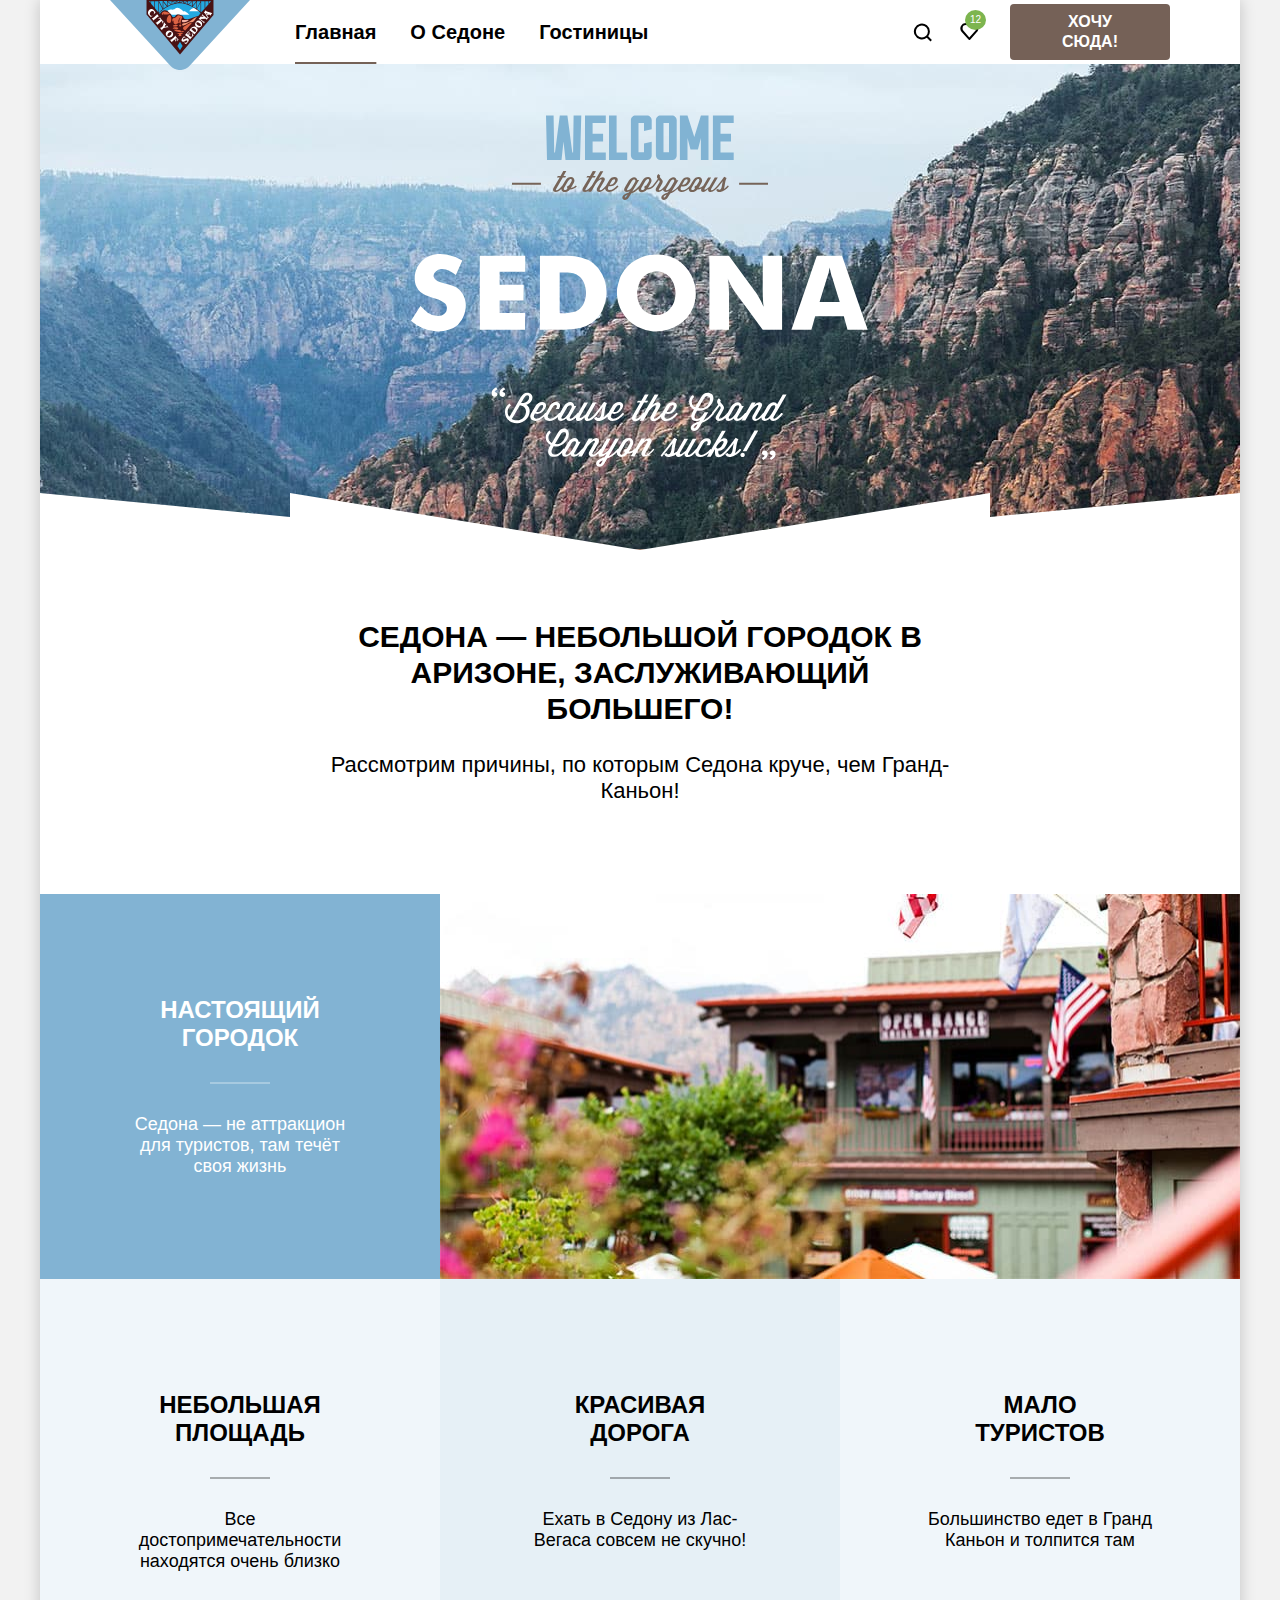
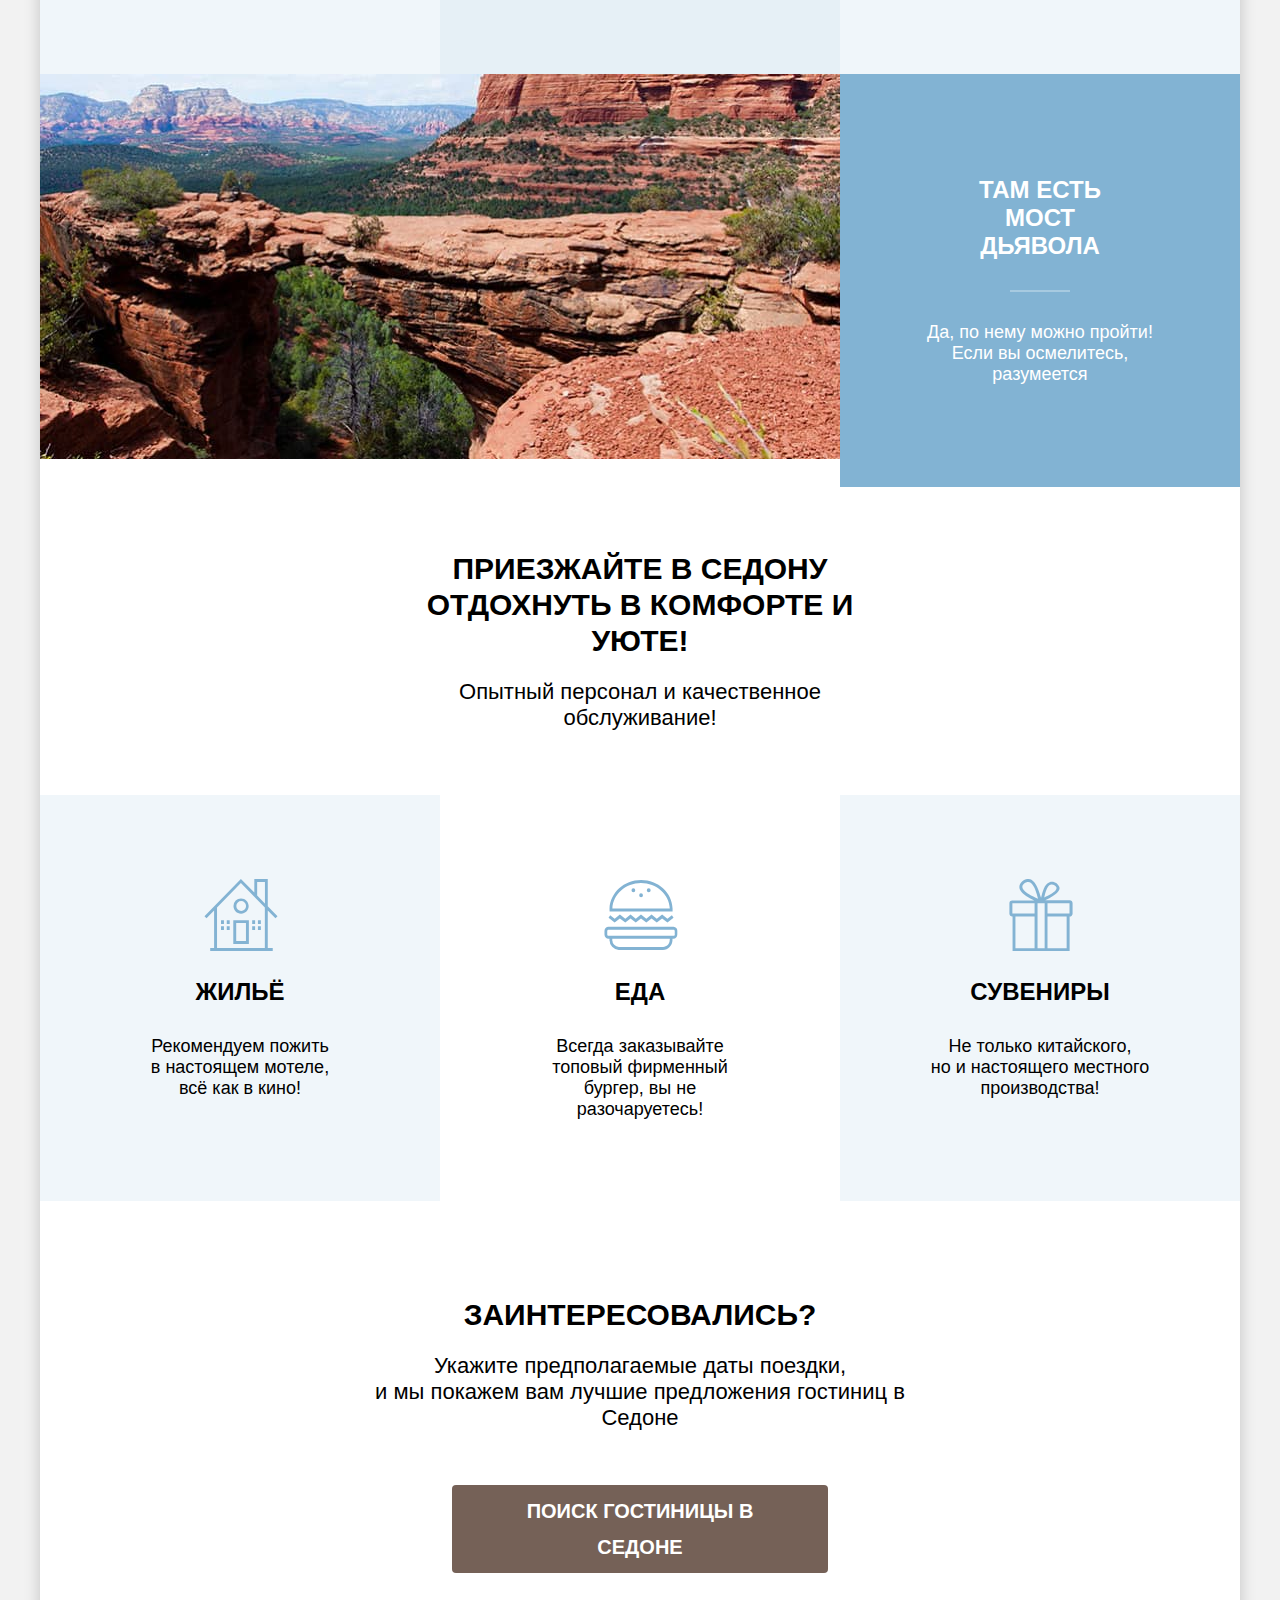
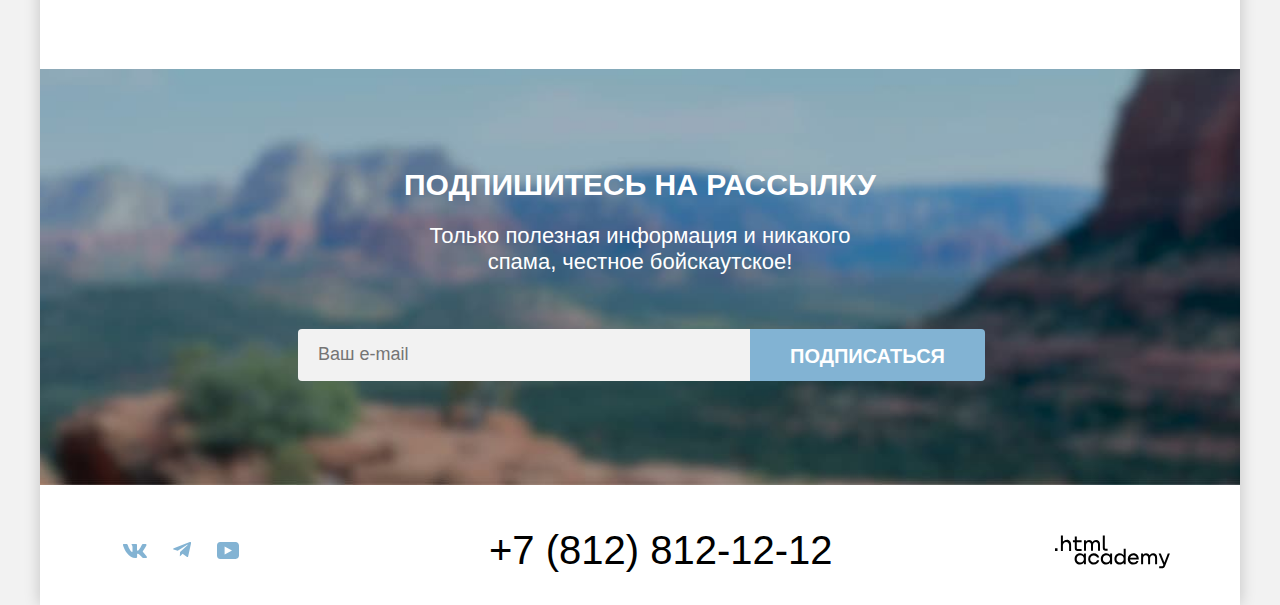
==== commit 47e8e61f: "правки по шрифтам и фавиконке" ====
--- a/index.html
+++ b/index.html
@@ -5,7 +5,7 @@
     <meta charset="utf-8">
     <title>HTML Academy: Седона</title>
     <link rel="stylesheet" href="styles/styles.css">
-    <link rel="icon" href="/favicon/favicon.ico">
+    <link rel="icon" type="image/png" sizes="32x32" href="/favicon/favicon-32x32.png">
   </head>
 
   <body>
@@ -205,10 +205,10 @@
             </li>
           </ul>
         </section>
-        <section class="footer-contacs-phone">
+        <div class="footer-contacs-phone">
           <a class="footer-contacts-address-phone" href="tel:+78128121212">+7 (812) 812-12-12</a>
-        </section>
-        <section class="html-academy">
+        </div>
+        <div class="html-academy">
           <a class="htmlacademy-link" href="https://htmlacademy.ru/" target="_blank">
             <span class="visually-hidden">Разработчик html academy</span>
             <svg class="htmlacademy-logo" xmlns="http://www.w3.org/2000/svg" aria-hidden="true" focusable="false"
@@ -217,7 +217,7 @@
                 d="M0 13.3v2.6h2.5v-2.6H0ZM11.6 4.9c-1.6 0-2.8.7-3.6 1.7h-.1V.4h-2v15.5h2v-5.3C7.9 8.5 9.2 7 11.2 7c1.8 0 2.9 1.4 2.9 3.2v5.7h2V9.8c.1-3-1.8-5-4.5-5ZM26.6 5.2h-4.8V1.5h-2v3.8h-1.9v2h1.9v6c0 1.7 1 2.7 2.7 2.7h4.1v-2h-3.7c-.7 0-1.1-.4-1.1-1.1V7.2h4.8v-2ZM41.1 5c-1.6 0-2.9.8-3.5 2h-.1a3.7 3.7 0 0 0-3.4-2c-1.4 0-2.5.8-3.1 1.8h-.1V5.2H29v10.6h2v-5.4c0-2 1-3.5 2.6-3.5 1.5 0 2.4 1 2.4 2.6v6.3h2v-5.6c0-2.4 1.4-3.3 2.6-3.3 1.5 0 2.4 1 2.4 2.6v6.3h2V9.3c.1-2.5-1.4-4.3-3.9-4.3ZM47.8 13c0 1.8 1 2.8 2.8 2.8h2v-2h-1.7c-.7 0-1.1-.4-1.1-1.1V.4h-2V13ZM28.9 20a4.9 4.9 0 0 0-3.9-1.7c-3.1 0-5.4 2.3-5.4 5.6s2.3 5.6 5.4 5.6c1.8 0 3-.8 3.8-2h.1v1.7h2V18.6h-2V20Zm-3.6 7.5a3.5 3.5 0 0 1-3.6-3.6c0-2 1.4-3.6 3.6-3.6s3.6 1.6 3.6 3.6c0 1.9-1.4 3.6-3.6 3.6ZM44.2 22.4c-.5-2.4-2.6-4.1-5.4-4.1a5.4 5.4 0 0 0-5.6 5.6c0 3 2.2 5.6 5.6 5.6 2.8 0 4.9-1.8 5.4-4.2h-2.1a3.4 3.4 0 0 1-3.3 2.3 3.5 3.5 0 0 1-3.6-3.6c0-2 1.4-3.6 3.6-3.6 1.6 0 2.8 1 3.3 2.2h2.1v-.2ZM55.1 20a4.9 4.9 0 0 0-3.9-1.7c-3.1 0-5.4 2.3-5.4 5.6s2.3 5.6 5.4 5.6c1.8 0 3-.8 3.8-2h.1v1.7h2V18.6h-2V20Zm-3.6 7.5a3.5 3.5 0 0 1-3.6-3.6c0-2 1.4-3.6 3.6-3.6s3.6 1.6 3.6 3.6c0 1.9-1.5 3.6-3.6 3.6ZM68.7 20.2a5 5 0 0 0-3.9-2c-3.1 0-5.4 2.4-5.4 5.7 0 3.3 2.2 5.6 5.4 5.6 1.7 0 3-.8 3.8-1.8h.1v1.5h2V13.8h-2v6.4Zm-3.6 7.3a3.5 3.5 0 0 1-3.6-3.6c0-2 1.4-3.6 3.6-3.6s3.6 1.6 3.6 3.6c-.1 2-1.5 3.6-3.6 3.6ZM78.3 18.3a5.4 5.4 0 0 0-5.5 5.6c0 3 2.1 5.6 5.5 5.6 2.5 0 4.5-1.3 5.2-3.6h-2.1c-.5 1-1.6 1.6-3 1.6-1.9 0-3.3-1.3-3.4-3h8.8c.2-3.5-2-6.2-5.5-6.2Zm0 1.9c1.7 0 3 1 3.3 2.6h-6.5a3.2 3.2 0 0 1 3.2-2.6ZM98.2 18.3a4 4 0 0 0-3.6 2h-.1c-.6-1.2-1.8-2-3.4-2-1.4 0-2.5.7-3.1 1.8v-1.5h-1.9v10.6h2v-5.4c0-2 1-3.4 2.6-3.5 1.5 0 2.4 1 2.4 2.6v6.3h2v-5.6c0-2.4 1.4-3.3 2.6-3.3 1.5 0 2.4 1 2.4 2.6v6.3h2v-6.5c.1-2.6-1.4-4.4-3.9-4.4ZM109.4 27.4l-3.6-9h-2.2l4.8 11.7c-.3.9-.7 1.2-1.7 1.2h-2.5v2h2.5c1.8 0 2.8-.8 3.5-2.6l4.7-12.2h-2.1l-3.4 8.9Z" />
             </svg>
           </a>
-        </section>
+        </div>
       </footer>
     </div>
     <div class="modal-container modal-container-close">
@@ -249,13 +249,13 @@
                 <div class="adult-container">
                   <button class="modal-minus">
                     <svg xmlns="http://www.w3.org/2000/svg" aria-hidden="true" focusable="false" width="20" height="20" fill="none" viewBox="0 0 20 20">
-                      <path fill="#000" fill-opacity=".3" d="M3 9v2h14V9H3Z">
+                      <path fill="#000" fill-opacity=".3" d="M3 9v2h14V9H3Z"/>
                     </svg>
                   </button>
                   <input class="person-form" type="number" name="number" id="adult" placeholder="2" required>
                   <button class="modal-plus">
                     <svg xmlns="http://www.w3.org/2000/svg" aria-hidden="true" focusable="false" width="20" height="20" fill="none" viewBox="0 0 20 20">
-                      <path fill="#756157" fill-opacity=".3" d="M17 9h-6V3H9v6H3v2h6v6h2v-6h6V9Z">
+                      <path fill="#756157" fill-opacity=".3" d="M17 9h-6V3H9v6H3v2h6v6h2v-6h6V9Z"/>
                     </svg>
                   </button>
                 </div>
@@ -283,7 +283,7 @@
                     <input class="person-form" type="number" name="number" id="children" placeholder="2" required>
                     <button class="modal-plus">
                       <svg xmlns="http://www.w3.org/2000/svg" aria-hidden="true" focusable="false" width="20" height="20" fill="none" viewBox="0 0 20 20">
-                        <path fill="#756157" fill-opacity=".3" d="M17 9h-6V3H9v6H3v2h6v6h2v-6h6V9Z">
+                        <path fill="#756157" fill-opacity=".3" d="M17 9h-6V3H9v6H3v2h6v6h2v-6h6V9Z"/>
                       </svg>
                     </button>
                   </div>
--- a/styles/styles.css
+++ b/styles/styles.css
@@ -179,7 +179,7 @@
   background: #E5E5E5;
 }
 .hero{
-  background-color: #756157;
+  background-color: #957666;
   background-image:  url("/images/zip.svg"), url("/images/index-background.jpg");
   background-repeat: no-repeat, no-repeat;
   background-position: right bottom, left top;
@@ -586,7 +586,7 @@
   font-size: 18px;
   border: none;
   width: 103px;
-  font-family: "PT Sans";
+  font-family: "PT Sans", sans-serif;
 }
 .range-input:hover{
   background: #E6E6E6;
@@ -1048,7 +1048,7 @@
 }
 .select-control{
   width: 292px;
-  font-family: 'PT Sans';
+  font-family: "PT Sans", sans-serif;
   font-size: 18px;
   line-height: 21px;
   padding: 12px 20px;
@@ -1168,7 +1168,7 @@
   line-height: 36px;
   text-transform: uppercase;
   margin: 0;
-  margin-bottom: 64px;
+  margin-bottom: 66px;
   max-width: 500px;
 }
 .modal-date{
@@ -1202,35 +1202,35 @@
   outline: none;
 }
 .date-form::-webkit-input-placeholder{
-  font-family: 'PT Sans';
+  font-family: "PT Sans", sans-serif;
   color: #000000;
   font-weight: 700;
   fill-opacity: 1;
 
 }
 .date-form::-moz-placeholder{
-  font-family: 'PT Sans';
+  font-family: "PT Sans", sans-serif;
   color: #000000;
   font-weight: 700;
   fill-opacity: 1;
 
 }
 .date-form:-ms-input-placeholder{
-  font-family: 'PT Sans';
+  font-family: "PT Sans", sans-serif;
   color: #000000;
   font-weight: 700;
   fill-opacity: 1;
 
 }
 .date-form::-ms-input-placeholder{
-  font-family: 'PT Sans';
+  font-family: "PT Sans", sans-serif;
   color: #000000;
   font-weight: 700;
   fill-opacity: 1;
 
 }
 .date-form::placeholder{
-  font-family: 'PT Sans';
+  font-family: "PT Sans", sans-serif;
   color: #000000;
   font-weight: 700;
   fill-opacity: 1;
@@ -1276,7 +1276,7 @@
 }
 .person-form{
   padding: 11px 7px;
-  font-family: 'PT Sans';
+  font-family: "PT Sans", sans-serif;
   font-weight: 700;
   font-size: 18px;
   line-height: 20px;
@@ -1286,31 +1286,31 @@
   width: 11px;
 }
 .person-form::-webkit-input-placeholder{
-  font-family: 'PT Sans';
+  font-family: "PT Sans", sans-serif;
   color: #000000;
   fill-opacity: 1;
   font-weight: 700;
 }
 .person-form::-moz-placeholder{
-  font-family: 'PT Sans';
+  font-family: "PT Sans", sans-serif;
   color: #000000;
   fill-opacity: 1;
   font-weight: 700;
 }
 .person-form:-ms-input-placeholder{
-  font-family: 'PT Sans';
+  font-family: "PT Sans", sans-serif;
   color: #000000;
   fill-opacity: 1;
   font-weight: 700;
 }
 .person-form::-ms-input-placeholder{
-  font-family: 'PT Sans';
+  font-family: "PT Sans", sans-serif;
   color: #000000;
   fill-opacity: 1;
   font-weight: 700;
 }
 .person-form::placeholder{
-  font-family: 'PT Sans';
+  font-family: "PT Sans", sans-serif;
   color: #000000;
   fill-opacity: 1;
   font-weight: 700;
@@ -1327,7 +1327,7 @@
   margin-right: 10px;
 }
 .button-search{
-  font-family: 'PT Sans';
+  font-family: "PT Sans", sans-serif;
   font-weight: 700;
   font-size: 20px;
   line-height: 24px;
@@ -1352,6 +1352,7 @@
 }
 .tooltip{
   position: relative;
+  margin-right: 47px;
 }
 .tooltip-toggle{
   width: 26px;
@@ -1360,7 +1361,6 @@
   border-radius: 50%;
   border: none;
   padding: 0;
-  margin-right: 42px;
   outline: none;
 }
 .tooltip-toggle:hover +.tooltip-text{
@@ -1383,7 +1383,7 @@
   padding: 20px 18px 22px 22px;
   position: absolute;
   top: 42px;
-  right: -68px;
+  right: -115px;
 }
 .tooltip-arrow{
   position: absolute;
@@ -1392,33 +1392,36 @@
 }
 .field::-webkit-input-placeholder{
   font-size: 18px;
-  font-family: 'PT Sans';
+  font-family: "PT Sans", sans-serif;
 }
 .field::-moz-placeholder{
   font-size: 18px;
-  font-family: 'PT Sans';
+  font-family: "PT Sans", sans-serif;
 }
 .field:-ms-input-placeholder{
   font-size: 18px;
-  font-family: 'PT Sans';
+  font-family: "PT Sans", sans-serif;
 }
 .field::-ms-input-placeholder{
   font-size: 18px;
-  font-family: 'PT Sans';
+  font-family: "PT Sans", sans-serif;
 }
 .field::placeholder{
   font-size: 18px;
-  font-family: 'PT Sans';
+  font-family: "PT Sans", sans-serif;
 }
 .modal-date-button{
-  background-image: url("/images/icons/modal-date.svg");
+  background: url("/images/icons/modal-date.svg");
   background-repeat: no-repeat;
-  width: 16px;
-  height: 15px;
   border: none;
+  width: 20px;
+  height: 20px;
   position: absolute;
-  top: 14px;
-  right: 22px;
+  top: 12px;
+  right: 20px;
+}
+.calendar{
+  fill: #000000;;
 }
 .modal-minus{
   -webkit-box-sizing: border-box;
